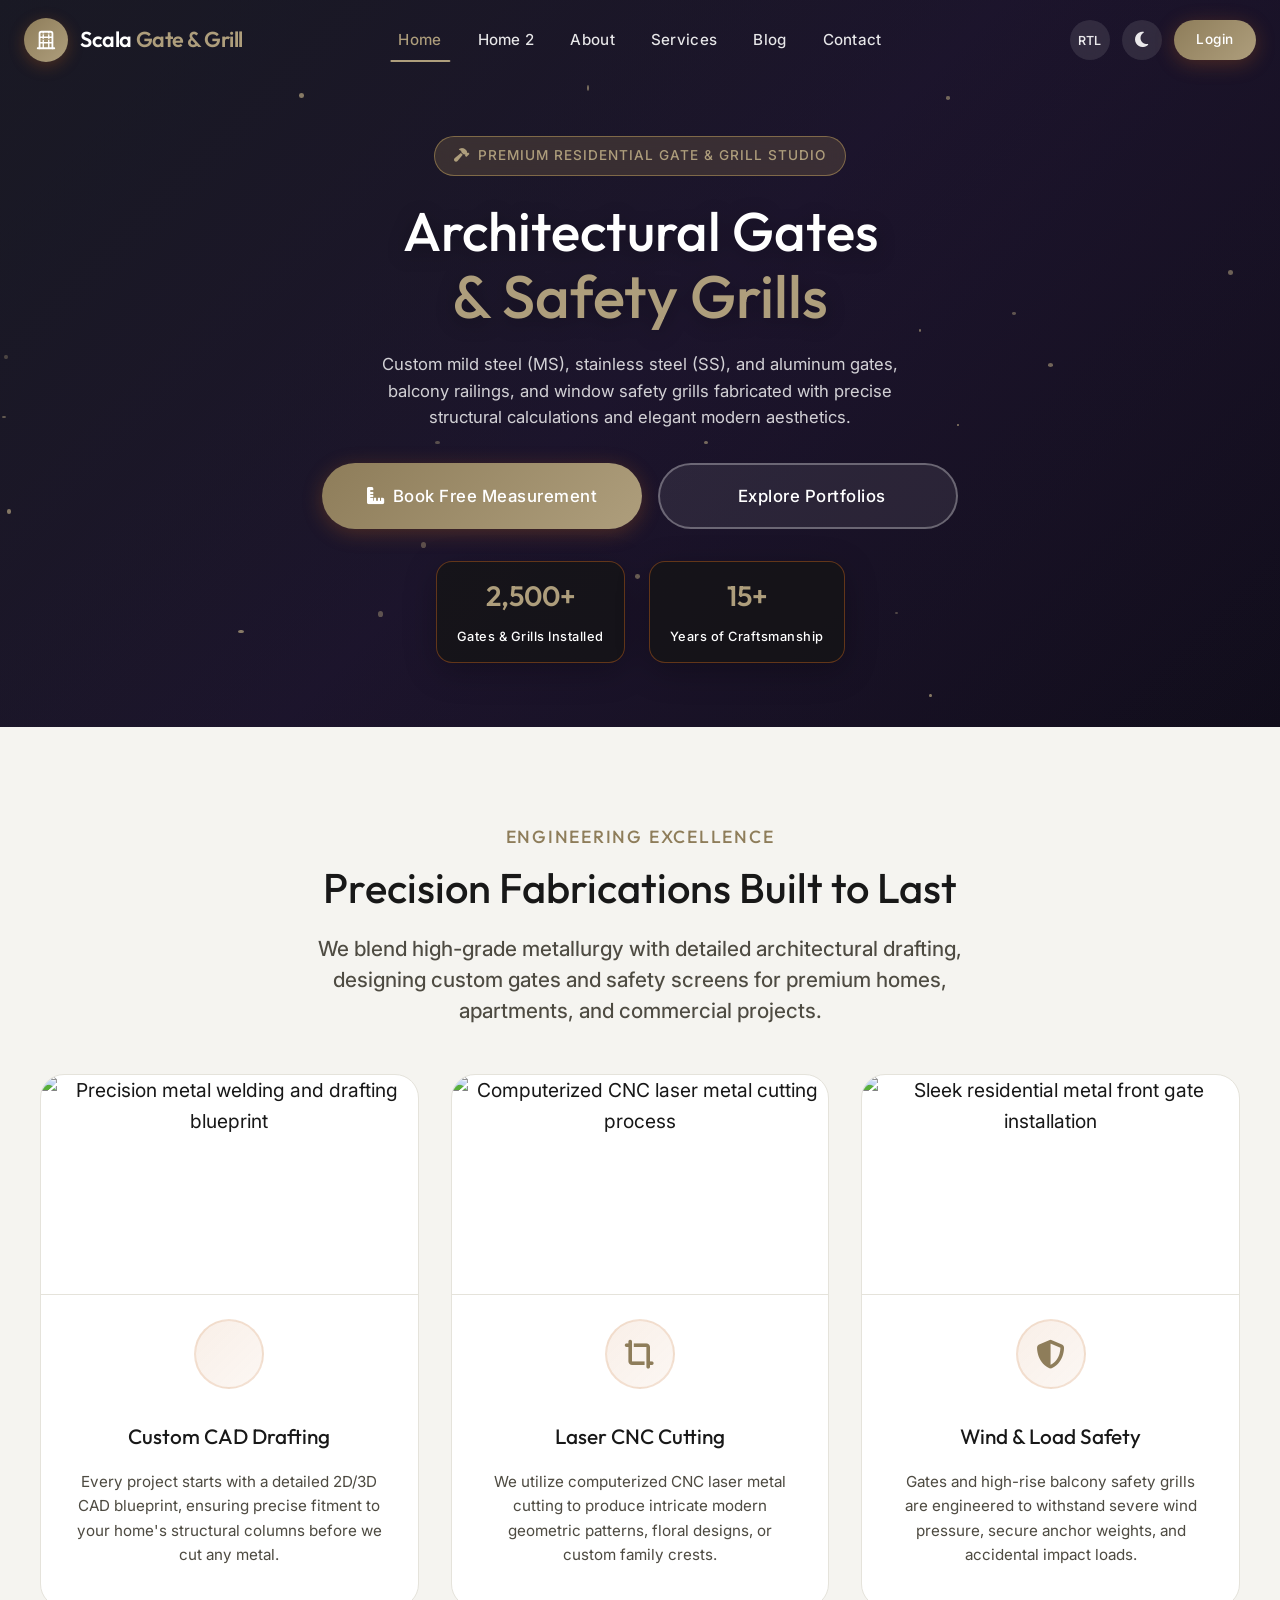
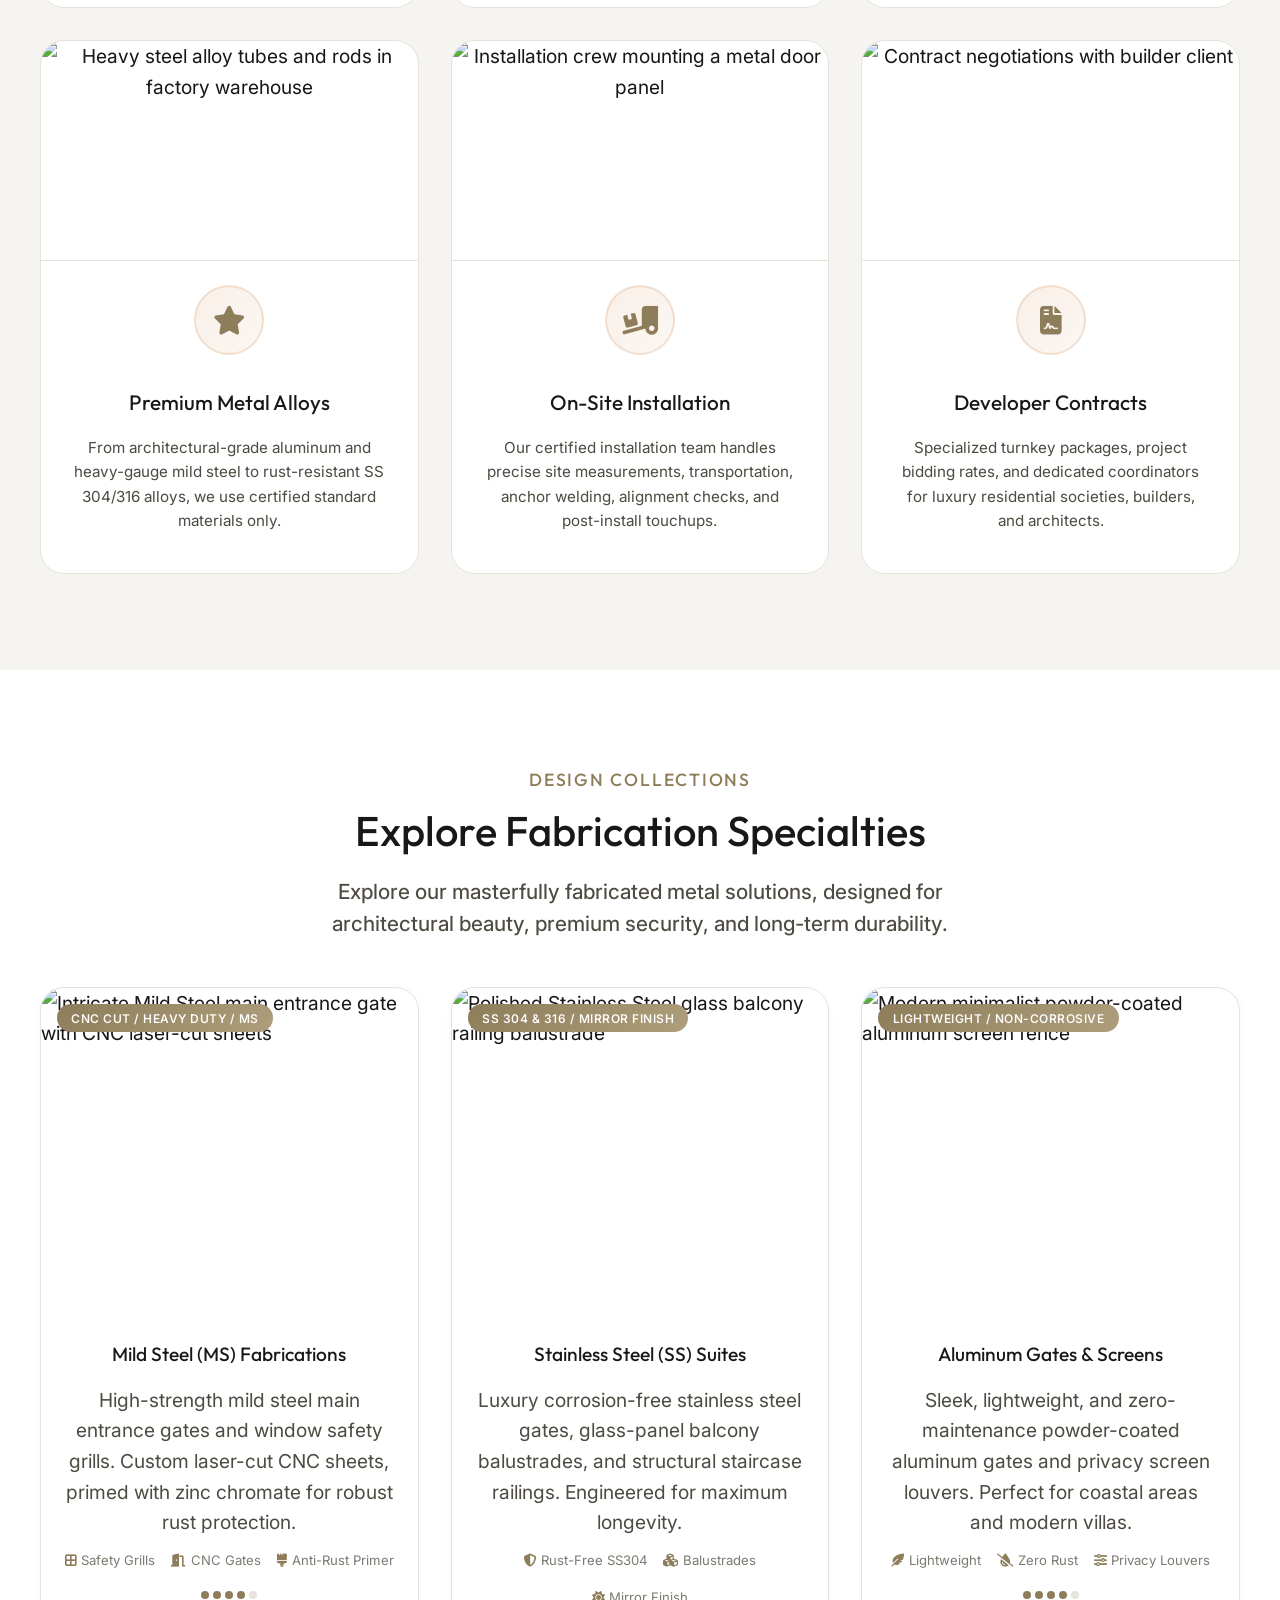
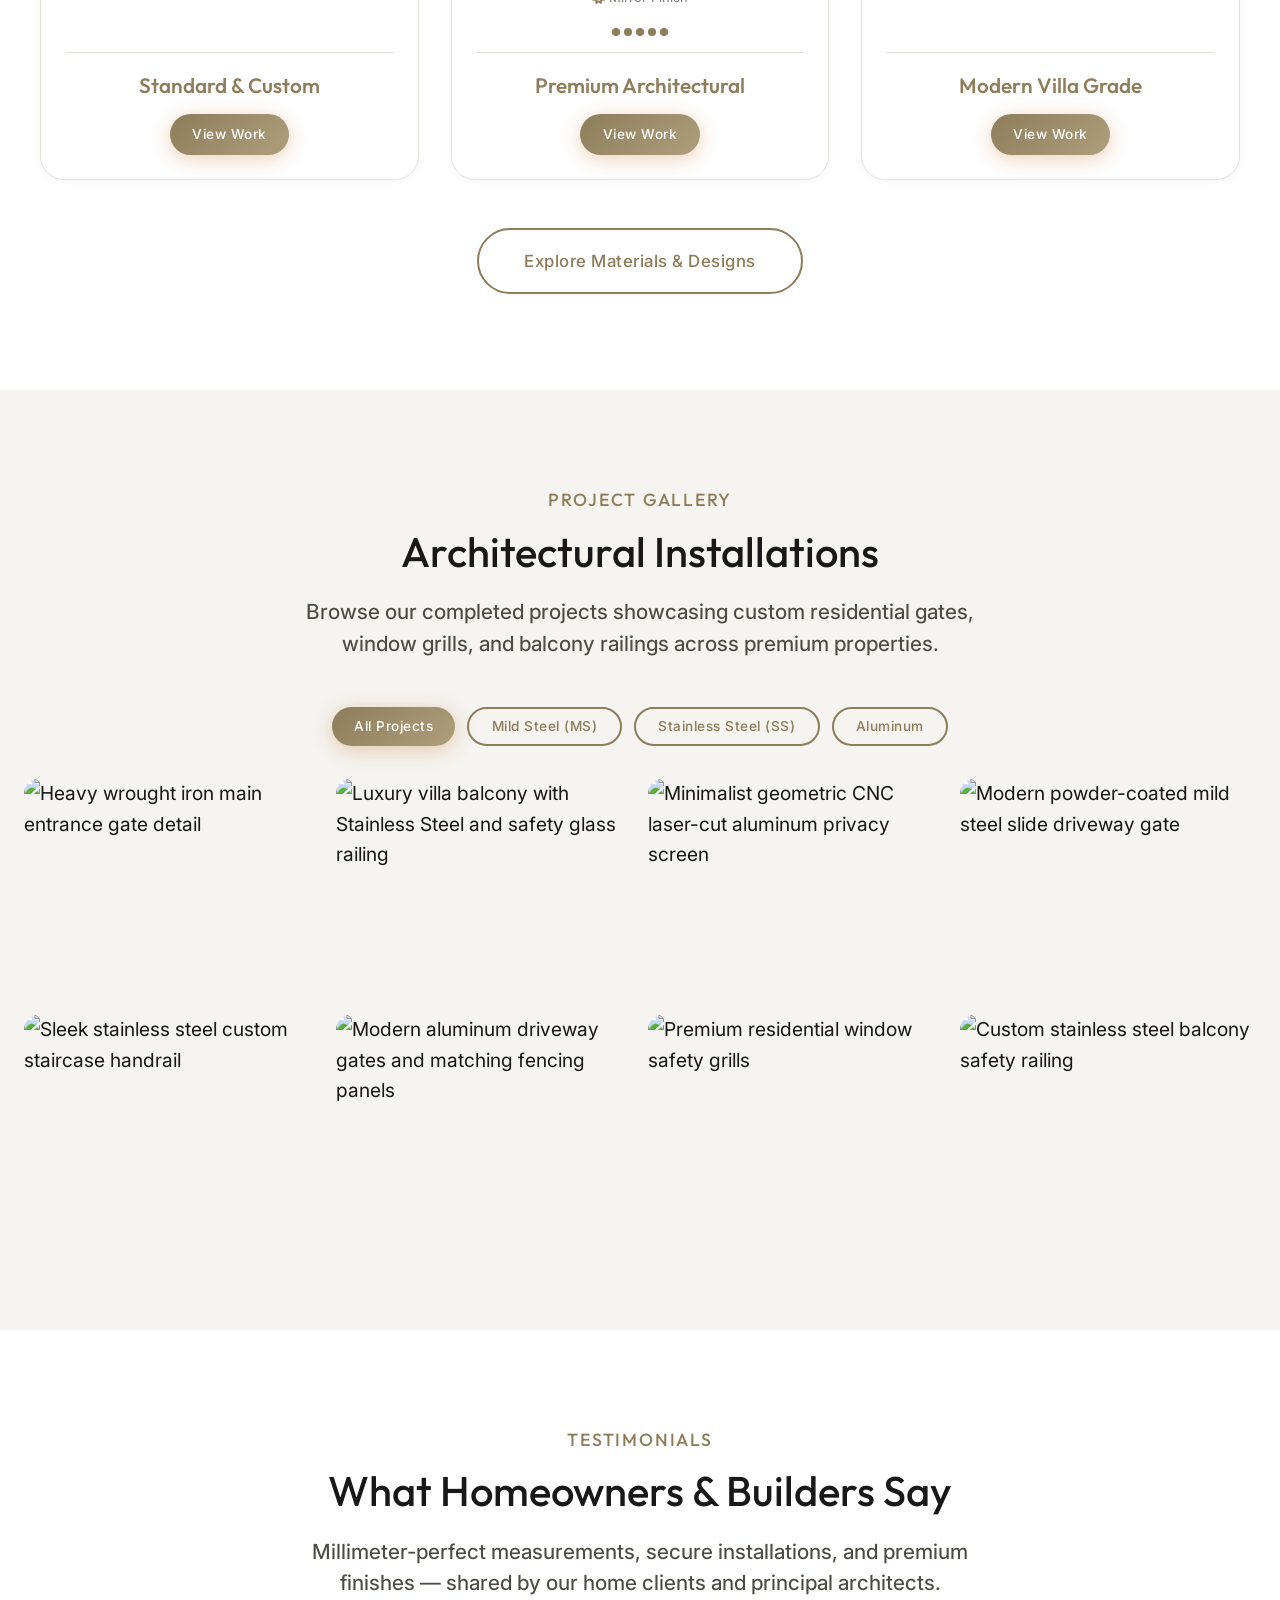
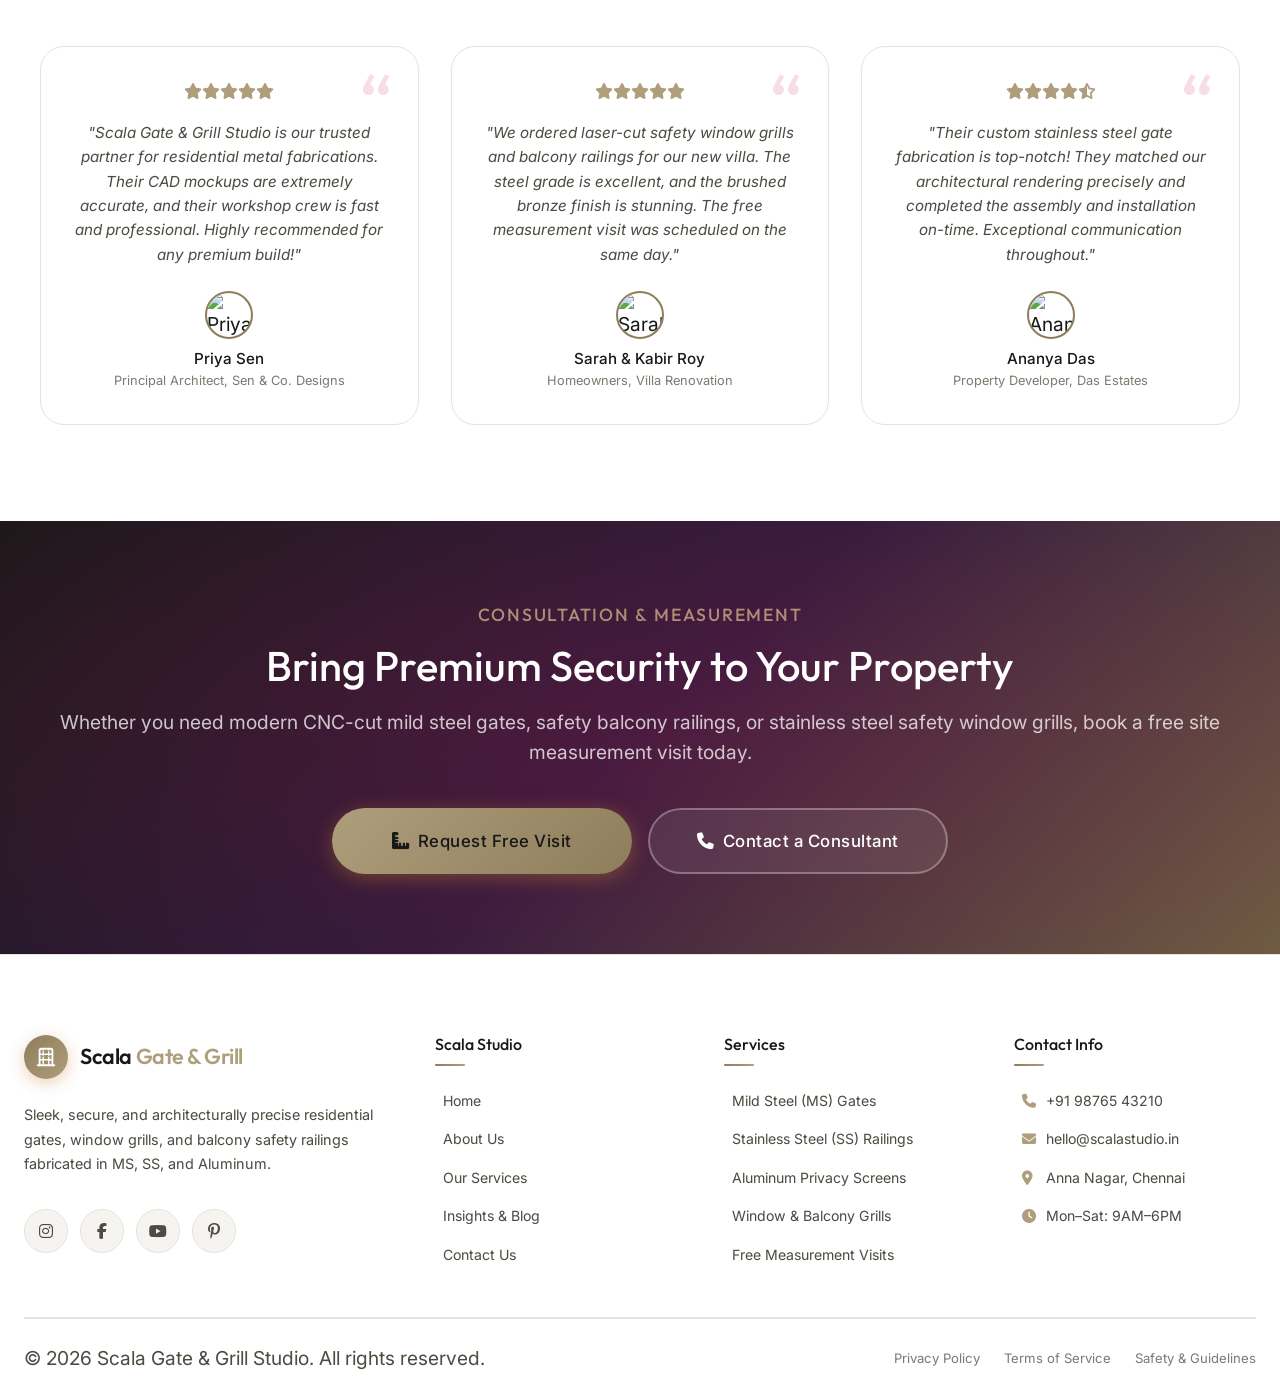
==== index.html @ 47e82c10 "initial commit: Rebrand website to Scala Gate & Grill Studio" ====
<!DOCTYPE html>
<html lang="en" data-theme="light">
<head>
  <meta charset="UTF-8" />
  <meta name="viewport" content="width=device-width, initial-scale=1.0" />
  <meta name="description" content="Scala Gate &amp; Grill Studio — Premium residential gate and safety grill fabrication services. Customized MS, SS, and Aluminum designs with precision CAD previews." />
  <meta name="keywords" content="gate fabrication, window safety grills, mild steel gates, stainless steel railings, aluminum gates, balcony grills, custom metal welding, Scala Studio" />
  <title>Scala Gate &amp; Grill Studio — Premium Residential Fabrication Service</title>
  <link rel="icon" href="data:image/svg+xml,<svg xmlns=%22http://www.w3.org/2000/svg%22 viewBox=%220 0 100 100%22><rect width=%22100%22 height=%22100%22 rx=%2220%22 fill=%22%23181818%22/><path d=%22M25 80V35c0-5 5-10 10-10h30c5 0 10 5 10 10v45M40 25v55M60 25v55M25 50h50M25 65h50%22 stroke=%22%23ae9e7c%22 stroke-width=%226%22 stroke-linecap=%22round%22 fill=%22none%22/></svg>">
  <link rel="stylesheet" href="assets/css/style.css" />
  <link rel="stylesheet" href="assets/css/dark-mode.css" />
  <link id="rtl-stylesheet" rel="stylesheet" href="assets/css/rtl.css" disabled />
  <link rel="stylesheet" href="https://cdnjs.cloudflare.com/ajax/libs/font-awesome/6.5.0/css/all.min.css" />
</head>
<body>

<!-- ══ HEADER ══ -->
<header class="header" id="header">
  <nav class="nav-container">
    <!-- Brand -->
    <a href="index.html" class="brand">
      <div class="brand-logo">
        <svg viewBox="0 0 24 24" fill="none" stroke="currentColor" stroke-width="2" stroke-linecap="round" stroke-linejoin="round" style="width:22px; height:22px; color:#fff; display:block;">
          <path d="M3 21h18" stroke="currentColor" stroke-width="2"/>
          <path d="M5 21V5c0-1.1.9-2 2-2h10c1.1 0 2 .9 2 2v16" stroke="currentColor" stroke-width="2"/>
          <line x1="9" y1="3" x2="9" y2="21" stroke="currentColor" stroke-width="1.5"/>
          <line x1="15" y1="3" x2="15" y2="21" stroke="currentColor" stroke-width="1.5"/>
          <line x1="5" y1="9" x2="19" y2="9" stroke="currentColor" stroke-width="1.5"/>
          <line x1="5" y1="15" x2="19" y2="15" stroke="currentColor" stroke-width="1.5"/>
          <path d="M7 6c1-1 3-1 4 0M13 6c1-1 3-1 4 0" stroke="var(--accent)" stroke-width="1.2" fill="none"/>
          <path d="M7 12c1-1 3-1 4 0M13 12c1-1 3-1 4 0" stroke="var(--accent)" stroke-width="1.2" fill="none"/>
        </svg>
      </div>
      <span class="brand-name">Scala <span>Gate &amp; Grill</span></span>
    </a>

    <!-- Desktop Nav -->
    <ul class="nav-menu">
      <li><a href="index.html" class="nav-link active">Home</a></li>
      <li><a href="pages/home2.html" class="nav-link">Home 2</a></li>
      <li><a href="pages/about.html" class="nav-link">About</a></li>
      <li><a href="pages/services.html" class="nav-link">Services</a></li>
      <li><a href="pages/blog.html" class="nav-link">Blog</a></li>
      <li><a href="pages/contact.html" class="nav-link">Contact</a></li>
    </ul>

    <!-- Desktop Actions -->
    <div class="nav-actions">
      <button class="nav-icon-btn" onclick="window.Scala.RTLManager.toggle()" title="Toggle RTL" aria-label="Toggle RTL" style="font-size: 0.78rem; font-weight: 550;">RTL</button>
      <button class="nav-icon-btn" onclick="window.Scala.ThemeManager.toggle()" title="Toggle Theme" aria-label="Toggle theme">
        <i class="theme-toggle-icon fas fa-moon"></i>
      </button>
      <a href="pages/login.html" class="btn btn-primary btn-sm">Login</a>
    </div>

    <!-- Hamburger (mobile) -->
    <button class="hamburger" aria-label="Open menu" aria-expanded="false">
      <span></span><span></span><span></span>
    </button>
  </nav>
</header>

<!-- Mobile Menu Overlay -->
<div class="mobile-menu" role="dialog" aria-modal="true">
  <button class="mobile-close" aria-label="Close menu"><i class="fas fa-times"></i></button>
  <a href="index.html" class="nav-link active">Home</a>
  <a href="pages/home2.html" class="nav-link">Home 2</a>
  <a href="pages/about.html" class="nav-link">About</a>
  <a href="pages/services.html" class="nav-link">Services</a>
  <a href="pages/blog.html" class="nav-link">Blog</a>
  <a href="pages/contact.html" class="nav-link">Contact</a>
  <div class="mobile-menu-actions">
    <div class="mobile-menu-row">
      <button class="btn btn-ghost" onclick="window.Scala.RTLManager.toggle()" style="font-weight: 550;">RTL</button>
      <button class="btn btn-ghost" onclick="window.Scala.ThemeManager.toggle()"><i class="theme-toggle-icon fas fa-moon"></i></button>
    </div>
    <a href="pages/login.html" class="btn btn-primary">Login</a>
  </div>
</div>

<!-- ══ SECTION 1: HERO ══ -->
<section class="hero" aria-label="Hero">
  <div class="hero-bg">
    <img src="https://images.unsplash.com/photo-1504917595217-d4dc5ebe6122?w=1600&q=80" alt="Precision metal fabrication and custom welding workshop" loading="eager" />
  </div>
  <div class="hero-overlay"></div>
  <div class="hero-particles"></div>

  <div class="hero-container">
    <div class="hero-content">
      <div class="hero-badge">
        <i class="fas fa-hammer"></i>
        <span>Premium Residential Gate &amp; Grill Studio</span>
      </div>
      <h1 class="hero-title">
        Architectural Gates
        <span class="accent-text">&amp; Safety Grills</span>
      </h1>
      <p class="hero-desc">
        Custom mild steel (MS), stainless steel (SS), and aluminum gates, balcony railings, and window safety grills fabricated with precise structural calculations and elegant modern aesthetics.
      </p>
      <div class="hero-actions">
        <a href="pages/contact.html" class="btn btn-primary btn-lg">
          <i class="fas fa-ruler-combined"></i> Book Free Measurement
        </a>
        <a href="pages/services.html" class="btn btn-ghost btn-lg">
          <i class="fas fa-drafting-table"></i> Explore Portfolios
        </a>
      </div>
      <div class="hero-stats">
        <div class="hero-stat">
          <span class="hero-stat-number"><span data-counter data-target="2500" data-suffix="+">2,500+</span></span>
          <span class="hero-stat-label">Gates &amp; Grills Installed</span>
        </div>
        <div class="hero-stat">
          <span class="hero-stat-number"><span data-counter data-target="15" data-suffix="+">15+</span></span>
          <span class="hero-stat-label">Years of Craftsmanship</span>
        </div>
      </div>
    </div>
  </div>
</section>

<!-- ══ SECTION 2: FEATURES ══ -->
<section class="section bg-secondary-section" aria-label="Why choose us">
  <div class="container">
    <div class="text-center animate-on-scroll">
      <span class="section-label">Engineering Excellence</span>
      <h2 class="section-title">Precision Fabrications Built to Last<em></em></h2>
      <p class="section-desc">We blend high-grade metallurgy with detailed architectural drafting, designing custom gates and safety screens for premium homes, apartments, and commercial projects.</p>
    </div>
    <div class="features-grid">
      <div class="feature-card animate-on-scroll delay-1">
        <div class="feature-card-img-wrapper">
          <img src="https://images.unsplash.com/photo-1504917595217-d4dc5ebe6122?w=600&q=80" alt="Precision metal welding and drafting blueprint" class="feature-card-img" />
        </div>
        <div class="feature-card-content">
          <div class="feature-icon"><i class="fas fa-drafting-table"></i></div>
          <h3>Custom CAD Drafting</h3>
          <p>Every project starts with a detailed 2D/3D CAD blueprint, ensuring precise fitment to your home's structural columns before we cut any metal.</p>
        </div>
      </div>
      <div class="feature-card animate-on-scroll delay-2">
        <div class="feature-card-img-wrapper">
          <img src="https://images.unsplash.com/photo-1534224039826-c7a0dea0e66a?w=600&q=80" alt="Computerized CNC laser metal cutting process" class="feature-card-img" />
        </div>
        <div class="feature-card-content">
          <div class="feature-icon"><i class="fas fa-crop-alt"></i></div>
          <h3>Laser CNC Cutting</h3>
          <p>We utilize computerized CNC laser metal cutting to produce intricate modern geometric patterns, floral designs, or custom family crests.</p>
        </div>
      </div>
      <div class="feature-card animate-on-scroll delay-3">
        <div class="feature-card-img-wrapper">
          <img src="https://images.unsplash.com/photo-1600585154340-be6161a56a0c?w=600&q=80" alt="Sleek residential metal front gate installation" class="feature-card-img" />
        </div>
        <div class="feature-card-content">
          <div class="feature-icon"><i class="fas fa-shield-alt"></i></div>
          <h3>Wind &amp; Load Safety</h3>
          <p>Gates and high-rise balcony safety grills are engineered to withstand severe wind pressure, secure anchor weights, and accidental impact loads.</p>
        </div>
      </div>
      <div class="feature-card animate-on-scroll delay-4">
        <div class="feature-card-img-wrapper">
          <img src="https://images.unsplash.com/photo-1574634534894-89d7576c8259?w=600&q=80" alt="Heavy steel alloy tubes and rods in factory warehouse" class="feature-card-img" />
        </div>
        <div class="feature-card-content">
          <div class="feature-icon"><i class="fas fa-star"></i></div>
          <h3>Premium Metal Alloys</h3>
          <p>From architectural-grade aluminum and heavy-gauge mild steel to rust-resistant SS 304/316 alloys, we use certified standard materials only.</p>
        </div>
      </div>
      <div class="feature-card animate-on-scroll delay-5">
        <div class="feature-card-img-wrapper">
          <img src="https://images.unsplash.com/photo-1541888946425-d81bb19240f5?w=600&q=80" alt="Installation crew mounting a metal door panel" class="feature-card-img" />
        </div>
        <div class="feature-card-content">
          <div class="feature-icon"><i class="fas fa-truck-loading"></i></div>
          <h3>On-Site Installation</h3>
          <p>Our certified installation team handles precise site measurements, transportation, anchor welding, alignment checks, and post-install touchups.</p>
        </div>
      </div>
      <div class="feature-card animate-on-scroll delay-1">
        <div class="feature-card-img-wrapper">
          <img src="https://images.unsplash.com/photo-1533090161767-e6ffed986c88?w=600&q=80" alt="Contract negotiations with builder client" class="feature-card-img" />
        </div>
        <div class="feature-card-content">
          <div class="feature-icon"><i class="fas fa-file-contract"></i></div>
          <h3>Developer Contracts</h3>
          <p>Specialized turnkey packages, project bidding rates, and dedicated coordinators for luxury residential societies, builders, and architects.</p>
        </div>
      </div>
    </div>
  </div>
</section>

<!-- ══ SECTION 3: PORTFOLIO COLLECTIONS ══ -->
<section class="section" aria-label="Featured collections">
  <div class="container">
    <div class="text-center animate-on-scroll">
      <span class="section-label">Design Collections</span>
      <h2 class="section-title">Explore Fabrication Specialties</h2>
      <p class="section-desc">Explore our masterfully fabricated metal solutions, designed for architectural beauty, premium security, and long-term durability.</p>
    </div>
    <div class="classes-grid home-classes-grid">
      <!-- Mild Steel -->
      <div class="class-card animate-on-scroll delay-1">
        <div class="class-card-img">
          <img src="https://images.unsplash.com/photo-1513694203232-719a280e022f?w=600&q=80" alt="Intricate Mild Steel main entrance gate with CNC laser-cut sheets" loading="lazy" />
          <span class="class-badge">CNC Cut / Heavy Duty / MS</span>
        </div>
        <div class="class-card-body">
          <h3>Mild Steel (MS) Fabrications</h3>
          <p>High-strength mild steel main entrance gates and window safety grills. Custom laser-cut CNC sheets, primed with zinc chromate for robust rust protection.</p>
          <div class="class-meta">
            <span><i class="fas fa-border-all"></i> Safety Grills</span>
            <span><i class="fas fa-door-open"></i> CNC Gates</span>
            <span><i class="fas fa-brush"></i> Anti-Rust Primer</span>
          </div>
          <div class="class-level">
            <div class="level-dot filled"></div>
            <div class="level-dot filled"></div>
            <div class="level-dot filled"></div>
            <div class="level-dot filled"></div>
            <div class="level-dot"></div>
          </div>
          <div class="class-footer">
            <span class="class-price">Standard &amp; Custom</span>
            <a href="pages/services.html" class="btn btn-primary btn-sm">View Work</a>
          </div>
        </div>
      </div>
      <!-- Stainless Steel -->
      <div class="class-card animate-on-scroll delay-2">
        <div class="class-card-img">
          <img src="https://images.unsplash.com/photo-1558981403-c5f9899a28bc?w=600&q=80" alt="Polished Stainless Steel glass balcony railing balustrade" loading="lazy" />
          <span class="class-badge">SS 304 &amp; 316 / Mirror Finish</span>
        </div>
        <div class="class-card-body">
          <h3>Stainless Steel (SS) Suites</h3>
          <p>Luxury corrosion-free stainless steel gates, glass-panel balcony balustrades, and structural staircase railings. Engineered for maximum longevity.</p>
          <div class="class-meta">
            <span><i class="fas fa-shield-alt"></i> Rust-Free SS304</span>
            <span><i class="fas fa-cubes"></i> Balustrades</span>
            <span><i class="fas fa-sun"></i> Mirror Finish</span>
          </div>
          <div class="class-level">
            <div class="level-dot filled"></div>
            <div class="level-dot filled"></div>
            <div class="level-dot filled"></div>
            <div class="level-dot filled"></div>
            <div class="level-dot filled"></div>
          </div>
          <div class="class-footer">
            <span class="class-price">Premium Architectural</span>
            <a href="pages/services.html" class="btn btn-primary btn-sm">View Work</a>
          </div>
        </div>
      </div>
      <!-- Aluminum -->
      <div class="class-card animate-on-scroll delay-3">
        <div class="class-card-img">
          <img src="https://images.unsplash.com/photo-1584622650111-993a426fbf0a?w=600&q=80" alt="Modern minimalist powder-coated aluminum screen fence" loading="lazy" />
          <span class="class-badge">Lightweight / Non-Corrosive</span>
        </div>
        <div class="class-card-body">
          <h3>Aluminum Gates &amp; Screens</h3>
          <p>Sleek, lightweight, and zero-maintenance powder-coated aluminum gates and privacy screen louvers. Perfect for coastal areas and modern villas.</p>
          <div class="class-meta">
            <span><i class="fas fa-feather-alt"></i> Lightweight</span>
            <span><i class="fas fa-tint-slash"></i> Zero Rust</span>
            <span><i class="fas fa-sliders-h"></i> Privacy Louvers</span>
          </div>
          <div class="class-level">
            <div class="level-dot filled"></div>
            <div class="level-dot filled"></div>
            <div class="level-dot filled"></div>
            <div class="level-dot filled"></div>
            <div class="level-dot"></div>
          </div>
          <div class="class-footer">
            <span class="class-price">Modern Villa Grade</span>
            <a href="pages/services.html" class="btn btn-primary btn-sm">View Work</a>
          </div>
        </div>
      </div>
    </div>
    <div class="text-center" style="margin-top:3rem;">
      <a href="pages/services.html" class="btn btn-secondary btn-lg">Explore Materials &amp; Designs</a>
    </div>
  </div>
</section>

<section class="section bg-secondary-section" aria-label="Celebrations gallery">
  <div class="container-lg">
    <div class="text-center animate-on-scroll">
      <span class="section-label">Project Gallery</span>
      <h2 class="section-title">Architectural Installations</h2>
      <p class="section-desc">Browse our completed projects showcasing custom residential gates, window grills, and balcony railings across premium properties.</p>
    </div>

    <!-- Filter Buttons -->
    <div style="display:flex;gap:0.75rem;justify-content:center;flex-wrap:wrap;margin-bottom:2rem;">
      <button class="btn btn-primary btn-sm" data-filter="all">All Projects</button>
      <button class="btn btn-secondary btn-sm" data-filter="ms">Mild Steel (MS)</button>
      <button class="btn btn-secondary btn-sm" data-filter="ss">Stainless Steel (SS)</button>
      <button class="btn btn-secondary btn-sm" data-filter="aluminum">Aluminum</button>
    </div>

    <div class="gallery-grid">
      <div class="gallery-item" data-category="ms">
        <img src="https://images.unsplash.com/photo-1508962914676-134849a727f0?w=600&q=80" alt="Heavy wrought iron main entrance gate detail" loading="lazy" />
        <div class="gallery-item-overlay"><i class="fas fa-expand"></i></div>
      </div>
      <div class="gallery-item" data-category="ss">
        <img src="https://images.unsplash.com/photo-1512917774080-9991f1c4c750?w=600&q=80" alt="Luxury villa balcony with Stainless Steel and safety glass railing" loading="lazy" />
        <div class="gallery-item-overlay"><i class="fas fa-expand"></i></div>
      </div>
      <div class="gallery-item" data-category="aluminum">
        <img src="https://images.unsplash.com/photo-1618221195710-dd6b41faaea6?w=600&q=80" alt="Minimalist geometric CNC laser-cut aluminum privacy screen" loading="lazy" />
        <div class="gallery-item-overlay"><i class="fas fa-expand"></i></div>
      </div>
      <div class="gallery-item" data-category="ms">
        <img src="https://images.unsplash.com/photo-1600607687939-ce8a6c25118c?w=600&q=80" alt="Modern powder-coated mild steel slide driveway gate" loading="lazy" />
        <div class="gallery-item-overlay"><i class="fas fa-expand"></i></div>
      </div>
      <div class="gallery-item" data-category="ss">
        <img src="https://images.unsplash.com/photo-1563784462386-044fd95e9852?w=600&q=80" alt="Sleek stainless steel custom staircase handrail" loading="lazy" />
        <div class="gallery-item-overlay"><i class="fas fa-expand"></i></div>
      </div>
      <div class="gallery-item" data-category="aluminum">
        <img src="https://images.unsplash.com/photo-1558036117-15d82a90b9b1?w=600&q=80" alt="Modern aluminum driveway gates and matching fencing panels" loading="lazy" />
        <div class="gallery-item-overlay"><i class="fas fa-expand"></i></div>
      </div>
      <div class="gallery-item" data-category="ms">
        <img src="https://images.unsplash.com/photo-1600585154526-990dced4db0d?w=600&q=80" alt="Premium residential window safety grills" loading="lazy" />
        <div class="gallery-item-overlay"><i class="fas fa-expand"></i></div>
      </div>
      <div class="gallery-item" data-category="ss">
        <img src="https://images.unsplash.com/photo-1504307651254-35680f356dfd?w=600&q=80" alt="Custom stainless steel balcony safety railing" loading="lazy" />
        <div class="gallery-item-overlay"><i class="fas fa-expand"></i></div>
      </div>
    </div>
  </div>
</section>

<!-- ══ SECTION 5: TESTIMONIALS ══ -->
<section class="section" aria-label="Testimonials">
  <div class="container">
    <div class="text-center animate-on-scroll">
      <span class="section-label">Testimonials</span>
      <h2 class="section-title">What Homeowners &amp; Builders Say</h2>
      <p class="section-desc">Millimeter-perfect measurements, secure installations, and premium finishes — shared by our home clients and principal architects.</p>
    </div>
    <div class="testimonials-grid">
      <!-- Testimonial 1 -->
      <div class="testimonial-card animate-on-scroll delay-1">
        <div class="testimonial-stars"><i class="fas fa-star"></i><i class="fas fa-star"></i><i class="fas fa-star"></i><i class="fas fa-star"></i><i class="fas fa-star"></i></div>
        <p class="testimonial-text">"Scala Gate &amp; Grill Studio is our trusted partner for residential metal fabrications. Their CAD mockups are extremely accurate, and their workshop crew is fast and professional. Highly recommended for any premium build!"</p>
        <div class="testimonial-author">
          <div class="testimonial-avatar"><img src="https://encrypted-tbn0.gstatic.com/images?q=tbn:ANd9GcRazKp9-alpCutWlL8a2ycCrYxdiLgFavVcfL10ey3MIsYiNl_4raBssTEC&s=10" alt="Priya Sen" loading="lazy" /></div>
          <div>
            <div class="testimonial-name">Priya Sen</div>
            <div class="testimonial-role">Principal Architect, Sen &amp; Co. Designs</div>
          </div>
        </div>
      </div>
      <!-- Testimonial 2 -->
      <div class="testimonial-card animate-on-scroll delay-2">
        <div class="testimonial-stars"><i class="fas fa-star"></i><i class="fas fa-star"></i><i class="fas fa-star"></i><i class="fas fa-star"></i><i class="fas fa-star"></i></div>
        <p class="testimonial-text">"We ordered laser-cut safety window grills and balcony railings for our new villa. The steel grade is excellent, and the brushed bronze finish is stunning. The free measurement visit was scheduled on the same day."</p>
        <div class="testimonial-author">
          <div class="testimonial-avatar"><img src="https://images.unsplash.com/photo-1438761681033-6461ffad8d80?w=100&q=80" alt="Sarah & Kabir Roy" loading="lazy" /></div>
          <div>
            <div class="testimonial-name">Sarah &amp; Kabir Roy</div>
            <div class="testimonial-role">Homeowners, Villa Renovation</div>
          </div>
        </div>
      </div>
      <!-- Testimonial 3 -->
      <div class="testimonial-card animate-on-scroll delay-3">
        <div class="testimonial-stars"><i class="fas fa-star"></i><i class="fas fa-star"></i><i class="fas fa-star"></i><i class="fas fa-star"></i><i class="fas fa-star-half-alt"></i></div>
        <p class="testimonial-text">"Their custom stainless steel gate fabrication is top-notch! They matched our architectural rendering precisely and completed the assembly and installation on-time. Exceptional communication throughout."</p>
        <div class="testimonial-author">
          <div class="testimonial-avatar"><img src="https://images.unsplash.com/photo-1487412720507-e7ab37603c6f?w=100&q=80" alt="Ananya Das" loading="lazy" /></div>
          <div>
            <div class="testimonial-name">Ananya Das</div>
            <div class="testimonial-role">Property Developer, Das Estates</div>
          </div>
        </div>
      </div>
    </div>
  </div>
</section>

<!-- CTA Banner -->
<section class="cta-banner" aria-label="Call to action">
  <div class="container">
    <span class="section-label" style="color:var(--accent);">Consultation &amp; Measurement</span>
    <h2>Bring Premium Security to Your Property</h2>
    <p>Whether you need modern CNC-cut mild steel gates, safety balcony railings, or stainless steel safety window grills, book a free site measurement visit today.</p>
    <div class="cta-actions">
      <a href="pages/contact.html" class="btn btn-accent btn-lg"><i class="fas fa-ruler-combined"></i> Request Free Visit</a>
      <a href="pages/contact.html" class="btn btn-ghost btn-lg"><i class="fas fa-phone"></i> Contact a Consultant</a>
    </div>
  </div>
</section>

<!-- ══ FOOTER ══ -->
<footer class="footer" aria-label="Site footer">
  <div class="footer-grid">
    <div class="footer-brand">
      <a href="index.html" class="brand" style="text-decoration: none; margin-bottom: 1.5rem; display: inline-flex; align-items: center;">
        <div class="brand-logo">
          <svg viewBox="0 0 24 24" fill="none" stroke="currentColor" stroke-width="2" stroke-linecap="round" stroke-linejoin="round" style="width:22px; height:22px; color:#fff; display:block;">
            <path d="M3 21h18" stroke="currentColor" stroke-width="2"/>
            <path d="M5 21V5c0-1.1.9-2 2-2h10c1.1 0 2 .9 2 2v16" stroke="currentColor" stroke-width="2"/>
            <line x1="9" y1="3" x2="9" y2="21" stroke="currentColor" stroke-width="1.5"/>
            <line x1="15" y1="3" x2="15" y2="21" stroke="currentColor" stroke-width="1.5"/>
            <line x1="5" y1="9" x2="19" y2="9" stroke="currentColor" stroke-width="1.5"/>
            <line x1="5" y1="15" x2="19" y2="15" stroke="currentColor" stroke-width="1.5"/>
            <path d="M7 6c1-1 3-1 4 0M13 6c1-1 3-1 4 0" stroke="var(--accent)" stroke-width="1.2" fill="none"/>
            <path d="M7 12c1-1 3-1 4 0M13 12c1-1 3-1 4 0" stroke="var(--accent)" stroke-width="1.2" fill="none"/>
          </svg>
        </div>
        <span class="brand-name">Scala <span>Gate &amp; Grill</span></span>
      </a>
      <p class="footer-desc">Sleek, secure, and architecturally precise residential gates, window grills, and balcony safety railings fabricated in MS, SS, and Aluminum.</p>
      <div class="social-links">
        <a href="#" class="social-link" aria-label="Instagram"><i class="fab fa-instagram"></i></a>
        <a href="#" class="social-link" aria-label="Facebook"><i class="fab fa-facebook-f"></i></a>
        <a href="#" class="social-link" aria-label="YouTube"><i class="fab fa-youtube"></i></a>
        <a href="#" class="social-link" aria-label="Pinterest"><i class="fab fa-pinterest-p"></i></a>
      </div>
    </div>

    <div>
      <h4 class="footer-heading">Scala Studio</h4>
      <ul class="footer-links">
        <li><a href="index.html" class="footer-link">Home</a></li>
        <li><a href="pages/about.html" class="footer-link">About Us</a></li>
        <li><a href="pages/services.html" class="footer-link">Our Services</a></li>
        <li><a href="pages/blog.html" class="footer-link">Insights &amp; Blog</a></li>
        <li><a href="pages/contact.html" class="footer-link">Contact Us</a></li>
      </ul>
    </div>

    <div>
      <h4 class="footer-heading">Services</h4>
      <ul class="footer-links">
        <li><a href="pages/services.html" class="footer-link">Mild Steel (MS) Gates</a></li>
        <li><a href="pages/services.html" class="footer-link">Stainless Steel (SS) Railings</a></li>
        <li><a href="pages/services.html" class="footer-link">Aluminum Privacy Screens</a></li>
        <li><a href="pages/services.html" class="footer-link">Window &amp; Balcony Grills</a></li>
        <li><a href="pages/services.html" class="footer-link">Free Measurement Visits</a></li>
      </ul>
    </div>

    <div>
      <h4 class="footer-heading">Contact Info</h4>
      <ul class="footer-links">
        <li><a href="tel:+919876543210" class="footer-link"><i class="fas fa-phone" style="width:16px;color:var(--accent)"></i> +91 98765 43210</a></li>
        <li><a href="mailto:hello@scalastudio.in" class="footer-link"><i class="fas fa-envelope" style="width:16px;color:var(--accent)"></i> hello@scalastudio.in</a></li>
        <li><a href="#" class="footer-link"><i class="fas fa-map-marker-alt" style="width:16px;color:var(--accent)"></i> Anna Nagar, Chennai</a></li>
        <li><a href="#" class="footer-link"><i class="fas fa-clock" style="width:16px;color:var(--accent)"></i> Mon–Sat: 9AM–6PM</a></li>
      </ul>
    </div>
  </div>

  <div class="footer-bottom">
    <p>&copy; 2026 Scala Gate &amp; Grill Studio. All rights reserved.</p>
    <div class="footer-bottom-links">
      <a href="#">Privacy Policy</a>
      <a href="#">Terms of Service</a>
      <a href="#">Safety &amp; Guidelines</a>
    </div>
  </div>
</footer>

<!-- Back to Top -->
<button class="back-to-top" aria-label="Back to top"><i class="fas fa-chevron-up"></i></button>

<script src="assets/js/main.js"></script>
</body>
</html>
---- assets/css/style.css ----
/* ============================================================
   SCALA DESIGN & FABRICATION STUDIO — MAIN STYLES
   ============================================================ */

@import url('https://fonts.googleapis.com/css2?family=Inter:wght@100..900&family=Outfit:wght@100..900&display=swap');

/* ── CSS Variables ── */
:root {
  --primary: #8e7d5a;         /* Warm Brushed Bronze */
  --primary-dark: #6c5e42;    /* Darker Bronze Hover States */
  --primary-light: #ae9e7c;   /* Warm Neutral Light Bronze */
  --secondary: #181818;       /* Powder-Coated Steel Charcoal Black */
  --secondary-light: #2e2e2e; /* Muted Charcoal Black */
  --accent: #ae9e7c;          /* Bronze Highlights */
  --accent-2: #8e7d5a;        /* Secondary Warm Bronze */
  --white: #ffffff;
  --off-white: #f7f6f2;       /* Light Warm Off-White */
  --text-primary: #181818;    /* Steel Charcoal */
  --text-secondary: #4e4b42;  /* Muted Warm Steel Grey */
  --text-light: #7e7b72;      /* Soft Metallic Warm Grey */
  --bg-primary: #ffffff;
  --bg-secondary: #f5f4f0;    /* Light Warm Grey Secondary BG */
  --bg-card: #ffffff;
  --card-overlay: rgba(255, 255, 255, 0.94);
  --border: #e5e3db;          /* Warm Metal-Gray Border */
  --shadow-sm: 0 2px 8px rgba(43, 31, 20, 0.04);
  --shadow-md: 0 8px 32px rgba(43, 31, 20, 0.06);
  --shadow-lg: 0 20px 60px rgba(43, 31, 20, 0.08);
  --shadow-xl: 0 30px 80px rgba(43, 31, 20, 0.12);
  --radius-sm: 8px;
  --radius-md: 16px;
  --radius-lg: 24px;
  --radius-xl: 40px;
  --radius-full: 999px;
  --font-display: 'Outfit', sans-serif;
  --font-body: 'Inter', sans-serif;
  --font-script: 'Outfit', sans-serif; /* Replaced cursive with Outfit for architectural styling */
  --transition: all 0.3s cubic-bezier(0.4, 0, 0.2, 1);
  --transition-bounce: all 0.4s cubic-bezier(0.34, 1.56, 0.64, 1);
  --nav-height: 80px;
  --z-nav: 1000;
  --z-modal: 2000;
  --z-toast: 3000;
}

/* ── Reset & Base ── */
*, *::before, *::after { box-sizing: border-box; margin: 0; padding: 0; }
html { scroll-behavior: smooth; font-size: 16px; }
body {
  font-family: var(--font-body);
  color: var(--text-primary);
  background: var(--bg-primary);
  line-height: 1.6;
  font-weight: 410; /* between 400 and 430 */
  font-size: clamp(0.9rem, 1.5vw, 1.2rem); /* 14px to 19px */
  overflow-x: hidden;
  transition: background 0.4s ease, color 0.4s ease;
}
img { max-width: 100%; height: auto; display: block; }
a { text-decoration: none; color: inherit; transition: var(--transition); }
ul { list-style: none; }
button { cursor: pointer; border: none; background: none; font-family: var(--font-body); font-weight: 510; }
input, textarea, select { font-family: var(--font-body); font-weight: 410; }

/* ── Typography ── */
h1, h2, h3, h4, h5, h6 { font-family: var(--font-display); line-height: 1.2; }
h1 { font-size: clamp(2.8rem, 6vw, 3.8rem); font-weight: 500; line-height: 1.15; }
h2 { font-size: clamp(2rem, 4vw, 2.6rem); font-weight: 480; line-height: 1.2; }
h3 { font-size: clamp(1.5rem, 2.5vw, 1.85rem); font-weight: 460; line-height: 1.25; }
h4 { font-size: clamp(1.2rem, 2vw, 1.45rem); font-weight: 450; }
h5 { font-size: clamp(1.05rem, 1.5vw, 1.25rem); font-weight: 450; }
h6 { font-size: clamp(0.95rem, 1.2vw, 1.1rem); font-weight: 450; }
p { color: var(--text-secondary); line-height: 1.6; font-weight: 410; font-size: clamp(0.9rem, 1.5vw, 1.2rem); }

.section-label {
  font-family: var(--font-script);
  font-size: 1.1rem;
  font-weight: 500;
  text-transform: uppercase;
  letter-spacing: 0.1em;
  color: var(--primary);
  display: block;
  margin-bottom: 0.75rem;
  animation: fadeInUp 0.6s ease;
}
.section-title { color: var(--text-primary); margin-bottom: 1.25rem; }
.section-desc {
  color: var(--text-secondary);
  font-size: clamp(1rem, 1.8vw, 1.3rem); /* Subheading / lead text: 16px to 21px */
  font-weight: 470; /* weight 450-500 */
  max-width: 700px;
  margin: 0 auto 3rem;
  line-height: 1.5;
}
.text-center { text-align: center; }

strong, b {
  font-weight: 500; /* Max weight for inline emphasis */
}

/* ── Buttons ── */
.btn {
  display: inline-flex;
  align-items: center;
  gap: 0.5rem;
  padding: 0.85rem 2rem;
  border-radius: var(--radius-full);
  font-family: var(--font-body);
  font-weight: 510; /* between 500 and 520 for buttons */
  font-size: clamp(0.9rem, 1.5vw, 1.2rem);
  letter-spacing: 0.5px;
  transition: var(--transition-bounce);
  position: relative;
  overflow: hidden;
}
.btn::before {
  content: '';
  position: absolute;
  inset: 0;
  background: rgba(255,255,255,0.2);
  transform: scaleX(0);
  transform-origin: left;
  transition: transform 0.3s ease;
}
.btn:hover::before { transform: scaleX(1); }
.btn-primary {
  background: linear-gradient(135deg, var(--primary), var(--primary-light));
  color: #fff;
  box-shadow: 0 4px 20px rgba(194, 99, 27, 0.3);
}
.btn-primary:hover {
  transform: translateY(-3px) scale(1.02);
  box-shadow: 0 8px 30px rgba(194, 99, 27, 0.45);
  color: #fff;
}
.btn-secondary {
  background: transparent;
  color: var(--primary);
  border: 2px solid var(--primary);
}
.btn-secondary:hover {
  background: var(--primary);
  color: #fff;
  transform: translateY(-3px);
  box-shadow: var(--shadow-md);
}
.btn-white {
  background: #fff;
  color: var(--primary);
  box-shadow: 0 4px 20px rgba(0,0,0,0.1);
}
.btn-white:hover {
  transform: translateY(-3px);
  box-shadow: 0 8px 30px rgba(0,0,0,0.15);
}
.btn-ghost {
  background: rgba(255,255,255,0.08);
  color: #fff;
  border: 2px solid rgba(255,255,255,0.3);
  backdrop-filter: blur(10px);
}
.btn-ghost:hover {
  background: rgba(255,255,255,0.15);
  border-color: rgba(255,255,255,0.7);
  transform: translateY(-3px);
}
.btn-accent {
  background: linear-gradient(135deg, var(--accent), var(--accent-2));
  color: var(--secondary);
  box-shadow: 0 4px 20px rgba(245, 166, 35, 0.3);
}
.btn-accent:hover {
  transform: translateY(-3px) scale(1.02);
  box-shadow: 0 8px 30px rgba(245, 166, 35, 0.45);
}
.btn-sm { padding: 0.6rem 1.4rem; font-size: 0.85rem; }
.btn-lg { padding: 1.1rem 2.8rem; font-size: 1.05rem; }

/* ── Header / Navigation ── */
.header {
  position: fixed;
  top: 0; left: 0; right: 0;
  height: var(--nav-height);
  z-index: var(--z-nav);
  transition: var(--transition);
  background: transparent;
}
.header.scrolled {
  background: var(--bg-primary);
  box-shadow: var(--shadow-md);
  backdrop-filter: blur(20px);
}
.header.scrolled.dark-nav { background: var(--secondary); }

.nav-container {
  max-width: 1400px;
  margin: 0 auto;
  padding: 0 1.5rem;
  height: 100%;
  display: flex;
  align-items: center;
  justify-content: space-between;
}

/* Brand */
.brand {
  display: flex;
  align-items: center;
  gap: 0.75rem;
  flex-shrink: 0;
}
.brand-logo {
  width: 44px;
  height: 44px;
  background: linear-gradient(135deg, var(--primary), var(--primary-light));
  border-radius: 50%;
  display: flex;
  align-items: center;
  justify-content: center;
  font-size: 1.4rem;
  transition: var(--transition-bounce);
  box-shadow: 0 4px 16px rgba(194, 99, 27, 0.3);
}
.brand:hover .brand-logo { transform: rotate(15deg) scale(1.1); }
.brand-name {
  font-family: var(--font-display);
  font-weight: 580;
  font-size: 1.35rem;
  color: var(--white);
  letter-spacing: -0.5px;
  display: inline-flex;
  align-items: baseline;
  line-height: 1;
}
.brand-name span {
  color: var(--accent);
  font-family: var(--font-script);
  font-size: 1em;
  margin-left: 0.25rem;
}
.header.scrolled .brand-name { color: var(--text-primary); }

/* Desktop Nav */
.nav-menu {
  display: none;
  align-items: center;
  gap: 0.25rem;
  position: absolute;
  left: 50%;
  transform: translateX(-50%);
}
.nav-link {
  display: inline-block;
  padding: 0.5rem 1rem;
  font-weight: 470; /* between 450 and 500 for nav links */
  font-size: 0.95rem;
  color: rgba(255,255,255,0.9);
  border-radius: var(--radius-sm);
  transition: var(--transition);
  position: relative;
  letter-spacing: 0.3px;
}
.nav-link::after {
  content: '';
  position: absolute;
  bottom: -2px; left: 50%; right: 50%;
  height: 2px;
  background: var(--accent);
  transition: var(--transition);
  border-radius: 2px;
}
.nav-link:hover::after, .nav-link.active::after { left: 10%; right: 10%; }
.nav-link:hover, .nav-link.active { color: var(--accent); }
.header.scrolled .nav-link { color: var(--text-primary); }
.header.scrolled .nav-link:hover, .header.scrolled .nav-link.active { color: var(--primary); }
.header.scrolled .nav-link::after { background: var(--primary); }

/* Nav Actions */
.nav-actions {
  display: none;
  align-items: center;
  gap: 0.75rem;
}
.nav-icon-btn {
  width: 40px; height: 40px;
  border-radius: 50%;
  display: flex; align-items: center; justify-content: center;
  font-size: 1.1rem;
  color: rgba(255,255,255,0.9);
  transition: var(--transition-bounce);
  background: rgba(255,255,255,0.1);
  backdrop-filter: blur(10px);
}
.nav-icon-btn:hover {
  background: var(--primary);
  color: #fff;
  transform: scale(1.1);
}
.header.scrolled .nav-icon-btn { color: var(--text-primary); background: var(--bg-secondary); }

/* Hamburger */
.hamburger {
  width: 44px; height: 44px;
  display: flex; flex-direction: column;
  justify-content: center; align-items: center;
  gap: 5px;
  cursor: pointer;
  border-radius: var(--radius-sm);
  transition: var(--transition);
  background: rgba(255,255,255,0.1);
  backdrop-filter: blur(10px);
}
.hamburger span {
  display: block;
  width: 22px; height: 2px;
  background: #fff;
  border-radius: 2px;
  transition: var(--transition);
}
.hamburger:hover { background: rgba(255,255,255,0.2); }
.hamburger.active span:nth-child(1) { transform: translateY(7px) rotate(45deg); }
.hamburger.active span:nth-child(2) { opacity: 0; transform: scaleX(0); }
.hamburger.active span:nth-child(3) { transform: translateY(-7px) rotate(-45deg); }
.header.scrolled .hamburger span { background: var(--text-primary); }
.header.scrolled .hamburger { background: var(--bg-secondary); }

/* Mobile Menu Overlay */
.mobile-menu {
  position: fixed;
  top: 0; left: 0; right: 0; bottom: 0;
  background: linear-gradient(135deg, var(--secondary) 0%, #2d1b3d 100%);
  z-index: calc(var(--z-nav) + 10);
  display: flex;
  flex-direction: column;
  justify-content: center;
  align-items: center;
  gap: 1.25rem;
  transform: translateX(100%);
  transition: transform 0.4s cubic-bezier(0.4, 0, 0.2, 1);
  padding: 2rem;
  overflow-y: auto;
  -webkit-overflow-scrolling: touch;
}
@media (max-height: 680px) {
  .mobile-menu {
    justify-content: flex-start;
    padding-top: 5rem;
    padding-bottom: 2rem;
    gap: 0.75rem;
  }
  .mobile-menu-actions {
    margin-top: 1rem;
  }
}

/* Tablet adjustments: menu starts at top instead of vertically centered */
@media (min-width: 768px) and (max-width: 1024px) {
  .mobile-menu {
    justify-content: flex-start;
    padding-top: 5rem;
  }
}
.mobile-menu.open { transform: translateX(0); }
.mobile-menu .nav-link {
  font-size: 1.8rem;
  font-family: var(--font-display);
  color: rgba(255,255,255,0.8);
  padding: 0.5rem 2rem;
  text-align: center;
  opacity: 0;
  transform: translateY(20px);
  transition: opacity 0.3s ease, transform 0.3s ease, color 0.3s ease;
}
.mobile-menu.open .nav-link {
  opacity: 1;
  transform: translateY(0);
}
.mobile-menu.open .nav-link:nth-child(1) { transition-delay: 0.1s; }
.mobile-menu.open .nav-link:nth-child(2) { transition-delay: 0.15s; }
.mobile-menu.open .nav-link:nth-child(3) { transition-delay: 0.2s; }
.mobile-menu.open .nav-link:nth-child(4) { transition-delay: 0.25s; }
.mobile-menu.open .nav-link:nth-child(5) { transition-delay: 0.3s; }
.mobile-menu.open .nav-link:nth-child(6) { transition-delay: 0.35s; }
.mobile-menu .nav-link:hover { color: var(--accent); }
.mobile-menu-actions {
  display: flex;
  flex-direction: column;
  align-items: center;
  gap: 1rem;
  width: 100%;
  max-width: min(460px, 100%);
  margin-top: 1.5rem;
  opacity: 0; transform: translateY(20px);
  transition: opacity 0.3s ease 0.4s, transform 0.3s ease 0.4s;
}
.mobile-menu-row {
  display: flex;
  gap: 1rem;
  width: 100%;
  justify-content: center;
}
.mobile-menu-row .btn {
  flex: 1;
  min-width: 0 !important;
  justify-content: center;
}
.mobile-menu-actions > .btn {
  width: 100%;
}
.mobile-menu.open .mobile-menu-actions { opacity: 1; transform: translateY(0); }
.mobile-close {
  position: absolute;
  top: 1.5rem; right: 1.5rem;
  width: 44px; height: 44px;
  background: rgba(255,255,255,0.1);
  border-radius: 50%;
  display: flex; align-items: center; justify-content: center;
  color: #fff; font-size: 1.2rem;
  transition: var(--transition-bounce);
}
.mobile-close:hover { background: var(--primary); transform: rotate(90deg) scale(1.1); }

/* ── Hero Section ── */
.hero {
  min-height: 75vh;
  position: relative;
  display: flex;
  align-items: center;
  overflow: hidden;
  background: linear-gradient(135deg, var(--secondary) 0%, #1d122b 50%, #0d0d1a 100%);
}
.hero-bg {
  position: absolute;
  inset: 0;
  overflow: hidden;
}
.hero-bg img {
  width: 100%; height: 100%;
  object-fit: cover;
  opacity: 0.5;
  transform: scale(1.1);
  animation: heroZoom 20s ease-in-out infinite alternate;
}
@keyframes heroZoom {
  0% { transform: scale(1.1); }
  100% { transform: scale(1.2); }
}
.hero-overlay {
  position: absolute;
  inset: 0;
  background: linear-gradient(135deg, rgba(26,26,46,0.55) 0%, rgba(26,26,46,0.3) 50%, rgba(201,24,74,0.02) 100%);
}
.hero-particles {
  position: absolute;
  inset: 0;
  pointer-events: none;
}
.particle {
  position: absolute;
  width: 4px; height: 4px;
  background: var(--accent);
  border-radius: 50%;
  opacity: 0.6;
  animation: float var(--dur, 8s) ease-in-out infinite var(--delay, 0s);
}
@keyframes float {
  0%, 100% { transform: translateY(0) rotate(0deg); opacity: 0.6; }
  50% { transform: translateY(-30px) rotate(180deg); opacity: 1; }
}
.hero-container {
  position: relative;
  max-width: 1400px;
  margin: 0 auto;
  padding: 3.5rem 1.5rem;
  padding-top: calc(var(--nav-height) + 3.5rem);
  width: 100%;
}
.hero-content {
  max-width: 750px;
  margin: 0 auto;
  text-align: center;
  display: flex;
  flex-direction: column;
  align-items: center;
  justify-content: center;
}
.hero-badge {
  display: inline-flex;
  align-items: center;
  gap: 0.5rem;
  background: rgba(233,196,106,0.15);
  border: 1px solid rgba(233,196,106,0.4);
  color: var(--accent);
  padding: 0.5rem 1.2rem;
  border-radius: var(--radius-full);
  font-size: 0.85rem;
  font-weight: 500;
  letter-spacing: 1px;
  text-transform: uppercase;
  margin-bottom: 1.5rem;
  animation: fadeInDown 0.8s ease;
  backdrop-filter: blur(10px);
}
.hero-badge i { animation: spin 4s linear infinite; }
@keyframes spin { 0% { transform: rotate(0deg); } 100% { transform: rotate(360deg); } }
.hero-title {
  font-size: clamp(2.4rem, 4.8vw, 3.4rem);
  color: #fff;
  margin-bottom: 1.25rem;
  animation: fadeInUp 0.8s ease 0.2s both;
  text-shadow: 0 4px 20px rgba(0,0,0,0.3);
  line-height: 1.15;
}
.hero-title .accent-text {
  color: var(--accent);
  font-family: var(--font-script);
  font-size: 1.1em;
  display: block;
}
.hero-desc {
  color: rgba(255,255,255,0.8);
  font-size: clamp(0.95rem, 1.3vw, 1.1rem);
  margin-bottom: 2rem;
  animation: fadeInUp 0.8s ease 0.4s both;
  max-width: 550px;
  margin-left: auto;
  margin-right: auto;
}
.hero-actions {
  display: flex;
  gap: 1rem;
  flex-wrap: wrap;
  justify-content: center;
  animation: fadeInUp 0.8s ease 0.6s both;
}
.hero-stats {
  display: flex;
  gap: 1.5rem;
  margin-top: 2rem;
  animation: fadeInUp 0.8s ease 0.8s both;
  flex-wrap: wrap;
  justify-content: center;
}
.hero-stat {
  text-align: center;
  padding: 0.75rem 1.25rem;
  background: rgba(20, 20, 20, 0.75);
  border: 1.5px solid rgba(194, 99, 27, 0.45);
  border-radius: var(--radius-md);
  backdrop-filter: blur(12px);
  transition: var(--transition-bounce);
  box-shadow: 0 8px 32px rgba(0, 0, 0, 0.25);
}
.hero-stat:hover { 
  transform: translateY(-5px); 
  background: rgba(20, 20, 20, 0.9); 
  border-color: var(--primary);
  box-shadow: 0 12px 40px rgba(0, 0, 0, 0.4);
}
.hero-stat-number {
  font-family: var(--font-display);
  font-size: 1.75rem;
  font-weight: 580;
  color: var(--accent);
  display: block;
}
.hero-stat-label { 
  font-size: 0.8rem; 
  color: #ffffff; 
  font-weight: 500; 
  letter-spacing: 0.5px; 
}
.hero-scroll {
  position: absolute;
  bottom: 2rem; left: 50%;
  transform: translateX(-50%);
  display: flex;
  flex-direction: column;
  align-items: center;
  gap: 0.5rem;
  color: rgba(255,255,255,0.6);
  font-size: 0.8rem;
  letter-spacing: 1px;
  animation: fadeIn 1s ease 1.5s both;
}
.hero-scroll span { writing-mode: horizontal-tb; }
.scroll-line {
  width: 1px; height: 50px;
  background: linear-gradient(to bottom, rgba(255,255,255,0.6), transparent);
  animation: scrollPulse 2s ease-in-out infinite;
}
@keyframes scrollPulse {
  0%, 100% { opacity: 0.4; transform: scaleY(1); }
  50% { opacity: 1; transform: scaleY(1.2); }
}

/* ── Section Common ── */
.section { padding: 6rem 1.5rem; }
.section-sm { padding: 4rem 1.5rem; }
.bg-secondary-section {
  background: var(--bg-secondary);
}
.container { max-width: 1200px; margin: 0 auto; }
.container-lg { max-width: 1400px; margin: 0 auto; }

/* ── Features Grid ── */
.features-grid {
  display: grid;
  grid-template-columns: repeat(auto-fit, minmax(280px, 1fr));
  gap: 2rem;
}
.feature-card {
  background: var(--bg-card);
  border: 1px solid var(--border);
  border-radius: var(--radius-lg);
  padding: 0 0 2.5rem 0;
  text-align: center;
  transition: var(--transition-bounce);
  position: relative;
  overflow: hidden;
  display: flex;
  flex-direction: column;
  height: 100%;
}
.feature-card-img-wrapper {
  width: 100%;
  height: 200px;
  overflow: hidden;
  margin-bottom: 1.5rem;
  border-bottom: 1px solid var(--border);
}
@media (min-width: 1024px) {
  .feature-card-img-wrapper {
    height: 220px;
  }
}
.feature-card-img {
  width: 100%;
  height: 100%;
  object-fit: cover;
  transition: transform 0.6s cubic-bezier(0.4, 0, 0.2, 1);
}
.feature-card:hover .feature-card-img {
  transform: scale(1.08);
}
.feature-card-content {
  padding: 0 2rem;
  display: flex;
  flex-direction: column;
  align-items: center;
  flex-grow: 1;
}
.feature-card::before {
  content: '';
  position: absolute;
  top: 0; left: 0; right: 0;
  height: 3px;
  background: linear-gradient(90deg, var(--primary), var(--accent));
  transform: scaleX(0);
  transform-origin: left;
  transition: var(--transition);
}
.feature-card:hover { transform: translateY(-8px); box-shadow: var(--shadow-lg); }
.feature-card:hover::before { transform: scaleX(1); }
.feature-icon {
  width: 70px; height: 70px;
  background: linear-gradient(135deg, rgba(194, 99, 27, 0.1), rgba(194, 99, 27, 0.05));
  border-radius: 50%;
  display: flex; align-items: center; justify-content: center;
  font-size: 1.8rem;
  margin: 0 auto 1.5rem;
  color: var(--primary);
  transition: var(--transition-bounce);
  border: 2px solid rgba(194, 99, 27, 0.15);
}
.feature-card:hover .feature-icon {
  background: linear-gradient(135deg, var(--primary), var(--primary-light));
  color: #fff;
  transform: scale(1.15) rotate(5deg);
  border-color: transparent;
  box-shadow: 0 8px 24px rgba(194, 99, 27, 0.35);
}
.feature-card h3 { margin-bottom: 0.75rem; font-size: 1.3rem; min-height: 2.8rem; display: flex; align-items: center; justify-content: center; }
.feature-card p { font-size: 0.95rem; flex-grow: 1; }

/* ── Classes Section ── */
.classes-grid {
  display: grid;
  grid-template-columns: repeat(auto-fit, minmax(300px, 1fr));
  gap: 2rem;
}
.class-card {
  border-radius: var(--radius-lg);
  overflow: hidden;
  background: var(--bg-card);
  box-shadow: var(--shadow-sm);
  transition: var(--transition-bounce);
  border: 1px solid var(--border);
  display: flex;
  flex-direction: column;
  height: 100%;
}
.class-card:hover { transform: translateY(-10px); box-shadow: var(--shadow-xl); }
.class-card-img {
  position: relative;
  height: 220px;
  overflow: hidden;
  flex-shrink: 0;
}
.classes-grid .class-card-img {
  height: 280px; /* Taller images for services page specialties catalog */
}
.home-classes-grid .class-card-img {
  height: 320px; /* Slightly taller images for home page design collections */
}
.class-card-img img {
  width: 100%; height: 100%;
  object-fit: cover;
  transition: transform 0.6s ease;
}
.class-card:hover .class-card-img img { transform: scale(1.1); }
.class-badge {
  position: absolute;
  top: 1rem; left: 1rem;
  background: linear-gradient(135deg, var(--primary), var(--primary-light));
  color: #fff;
  padding: 0.3rem 0.9rem;
  border-radius: var(--radius-full);
  font-size: 0.75rem;
  font-weight: 550;
  letter-spacing: 0.5px;
  text-transform: uppercase;
}
.class-card-body {
  padding: 1.5rem;
  display: flex;
  flex-direction: column;
  align-items: center;
  text-align: center;
  flex-grow: 1;
}
.class-card-body h3 { margin-bottom: 0.5rem; font-size: 1.2rem; min-height: 2.8rem; display: flex; align-items: center; justify-content: center; }
.class-meta {
  display: flex;
  gap: 1rem;
  margin: 0.75rem 0;
  flex-wrap: wrap;
  justify-content: center;
}
.class-meta span {
  display: flex; align-items: center; gap: 0.3rem;
  font-size: 0.82rem;
  color: var(--text-light);
}
.class-meta span i { color: var(--primary); }
.class-level {
  display: flex; gap: 4px; margin: 0.5rem 0 1rem;
  justify-content: center;
}
.level-dot {
  width: 8px; height: 8px;
  border-radius: 50%;
  background: var(--border);
}
.level-dot.filled { background: var(--primary); }
.class-footer {
  display: flex;
  flex-direction: column;
  align-items: center;
  gap: 0.75rem;
  padding-top: 1rem;
  border-top: 1px solid var(--border);
  width: 100%;
  margin-top: auto;
}
.class-price { font-family: var(--font-display); font-weight: 550; font-size: 1.3rem; color: var(--primary); }
.class-price span { font-size: 0.8rem; color: var(--text-light); font-family: var(--font-body); }

/* ── Apparatus Section ── */
.apparatus-grid {
  display: grid;
  grid-template-columns: repeat(auto-fit, minmax(250px, 1fr));
  gap: 1.5rem;
}
@media (min-width: 768px) and (max-width: 1023px) {
  .apparatus-grid {
    grid-template-columns: repeat(2, 1fr);
  }
  .apparatus-grid .apparatus-card:nth-child(3) {
    grid-column: span 2;
    justify-self: center;
    width: 100%;
    max-width: 350px;
  }
}
.apparatus-card {
  position: relative;
  height: 350px;
  border-radius: var(--radius-lg);
  overflow: hidden;
  cursor: pointer;
}
.apparatus-card img {
  width: 100%; height: 100%;
  object-fit: cover;
  transition: transform 0.6s ease;
}
.apparatus-card:hover img { transform: scale(1.1); }
.apparatus-overlay {
  position: absolute;
  inset: 0;
  background: linear-gradient(to top, rgba(26,26,46,0.95) 0%, rgba(26,26,46,0.3) 50%, transparent 100%);
  display: flex;
  flex-direction: column;
  justify-content: flex-end;
  align-items: center;
  text-align: center;
  padding: 2rem;
  transition: var(--transition);
}
.apparatus-card:hover .apparatus-overlay {
  background: linear-gradient(to top, rgba(201,24,74,0.9) 0%, rgba(201,24,74,0.5) 50%, transparent 100%);
}
.apparatus-overlay h3 { color: #fff; margin-bottom: 0.5rem; }
.apparatus-overlay p { color: rgba(255,255,255,0.8); font-size: 0.9rem; max-height: 0; overflow: hidden; transition: max-height 0.4s ease; }
.apparatus-card:hover .apparatus-overlay p { max-height: 100px; }
.apparatus-tag {
  display: inline-block;
  background: rgba(233,196,106,0.3);
  border: 1px solid var(--accent);
  color: var(--accent);
  padding: 0.2rem 0.7rem;
  border-radius: var(--radius-full);
  font-size: 0.75rem;
  font-weight: 500;
  letter-spacing: 0.5px;
  margin-bottom: 0.75rem;
}

/* ── Gallery / Showcase ── */
.gallery-grid {
  display: grid;
  grid-template-columns: repeat(auto-fill, minmax(250px, 1fr));
  grid-auto-rows: 220px;
  gap: 1rem;
}
.gallery-item {
  position: relative;
  border-radius: var(--radius-md);
  overflow: hidden;
  cursor: pointer;
}
/* Removed unequal spans to ensure all gallery images are of uniform size */
.gallery-item img {
  width: 100%; height: 100%;
  object-fit: cover;
  transition: transform 0.5s ease;
}
.gallery-item:hover img { transform: scale(1.08); }
.gallery-item-overlay {
  position: absolute;
  inset: 0;
  background: linear-gradient(135deg, rgba(201,24,74,0.8), rgba(26,26,46,0.6));
  opacity: 0;
  display: flex; align-items: center; justify-content: center;
  transition: var(--transition);
}
.gallery-item:hover .gallery-item-overlay { opacity: 1; }
.gallery-item-overlay i { font-size: 2rem; color: #fff; }

/* ── Party Packages ── */
.packages-grid {
  display: grid;
  grid-template-columns: repeat(auto-fit, minmax(280px, 1fr));
  gap: 2rem;
  align-items: start;
}
.package-card {
  background: var(--bg-card);
  border: 2px solid var(--border);
  border-radius: var(--radius-lg);
  padding: 2.5rem;
  text-align: center;
  display: flex;
  flex-direction: column;
  align-items: center;
  transition: var(--transition-bounce);
  position: relative;
  overflow: hidden;
  height: 100%;
}
.package-card.featured {
  border-color: var(--primary);
  background: linear-gradient(135deg, rgba(201,24,74,0.05), rgba(255,77,109,0.02));
  box-shadow: var(--shadow-lg);
  transform: scale(1.03);
}
.package-card:hover:not(.featured) { transform: translateY(-8px); box-shadow: var(--shadow-lg); border-color: var(--primary-light); }
.package-card:hover.featured { transform: scale(1.03) translateY(-5px); }
.package-badge {
  position: absolute;
  top: -1px; left: 50%;
  transform: translateX(-50%);
  background: linear-gradient(135deg, var(--primary), var(--accent));
  color: #fff;
  padding: 0.5rem 1.2rem;
  font-size: 0.75rem;
  font-weight: 550;
  letter-spacing: 1px;
  border-radius: 0 0 var(--radius-md) var(--radius-md);
}
.package-icon {
  font-size: 3rem;
  margin-bottom: 1rem;
  display: block;
  animation: pulse 3s ease-in-out infinite;
}
@keyframes pulse {
  0%, 100% { transform: scale(1); }
  50% { transform: scale(1.05); }
}
.package-name { margin-bottom: 0.5rem; font-size: 1.4rem; color: var(--text-primary); min-height: 3rem; display: flex; align-items: center; justify-content: center; }
.package-price {
  font-family: var(--font-display);
  font-size: 3rem;
  font-weight: 550;
  color: var(--primary);
  line-height: 1;
  margin: 1rem 0;
}
.package-price sup { font-size: 1.2rem; vertical-align: super; }
.package-price sub { font-size: 0.9rem; color: var(--text-light); font-family: var(--font-body); vertical-align: bottom; }
.package-desc { margin-bottom: 1.5rem; font-size: 0.9rem; min-height: 2.8rem; display: flex; align-items: center; justify-content: center; }
.package-features {
  text-align: left;
  margin-bottom: 2rem;
  width: max-content;
  max-width: 100%;
  flex-grow: 1;
}
.package-card .btn {
  margin-top: auto;
}
.package-features li {
  display: flex; align-items: center; gap: 0.75rem;
  padding: 0.4rem 0;
  font-size: 0.9rem;
  color: var(--text-secondary);
  border-bottom: 1px solid var(--border);
}
.package-features li:last-child { border-bottom: none; }
.package-features li i { color: var(--primary); font-size: 0.85rem; flex-shrink: 0; }

/* ── Testimonials ── */
.testimonials-grid {
  display: grid;
  grid-template-columns: repeat(auto-fit, minmax(300px, 1fr));
  gap: 2rem;
}
.testimonial-card {
  background: var(--bg-card);
  border: 1px solid var(--border);
  border-radius: var(--radius-lg);
  padding: 2rem;
  transition: var(--transition-bounce);
  position: relative;
  display: flex;
  flex-direction: column;
  align-items: center;
  text-align: center;
  height: 100%;
}
.testimonial-card::before {
  content: '\201C';
  position: absolute;
  top: 1rem; right: 1.5rem;
  font-family: var(--font-display);
  font-size: 5rem;
  color: rgba(201,24,74,0.15);
  line-height: 1;
}
.testimonial-card:hover { transform: translateY(-6px); box-shadow: var(--shadow-lg); }
.testimonial-stars { color: var(--accent); margin-bottom: 1rem; font-size: 1rem; }
.testimonial-text { font-style: italic; margin-bottom: 1.5rem; font-size: 0.95rem; flex-grow: 1; display: flex; align-items: center; justify-content: center; }
.testimonial-author {
  display: flex;
  flex-direction: column;
  align-items: center;
  gap: 0.5rem;
  text-align: center;
  margin-top: auto;
}
.testimonial-avatar {
  width: 48px; height: 48px;
  border-radius: 50%;
  overflow: hidden;
  border: 2px solid var(--primary);
}
.testimonial-avatar img { width: 100%; height: 100%; object-fit: cover; }
.testimonial-name { font-weight: 500; font-size: 0.95rem; }
.testimonial-role { font-size: 0.8rem; color: var(--text-light); }

/* ── CTA Banner ── */
.cta-banner {
  background: linear-gradient(135deg, var(--secondary) 0%, #2d1b3d 50%, var(--primary-dark) 100%);
  padding: 5rem 1.5rem;
  text-align: center;
  position: relative;
  overflow: hidden;
}
.cta-banner::before {
  content: '';
  position: absolute;
  top: -50%; left: -50%;
  width: 200%; height: 200%;
  background: radial-gradient(ellipse at center, rgba(201,24,74,0.2) 0%, transparent 60%);
  animation: rotateBg 20s linear infinite;
}
@keyframes rotateBg {
  0% { transform: rotate(0deg); }
  100% { transform: rotate(360deg); }
}
.cta-banner h2 { color: #fff; margin-bottom: 1rem; position: relative; }
.cta-banner p { color: rgba(255,255,255,0.75); margin-bottom: 2.5rem; position: relative; }
.cta-actions { display: flex; gap: 1rem; justify-content: center; flex-wrap: wrap; position: relative; }

/* Ensure all buttons inside a section action area containing multiple buttons are of identical size */
.hero-actions .btn,
.cta-actions .btn,
.hero2-actions .btn,
.about-actions .btn,
.contact-actions .btn,
.mobile-menu-actions .btn {
  min-width: 300px;
  justify-content: center;
  align-items: center;
}

/* ── Membership ── */
.membership-section {
  background: linear-gradient(135deg, var(--bg-secondary) 0%, rgba(201,24,74,0.03) 100%);
}
.membership-grid {
  display: grid;
  grid-template-columns: repeat(auto-fit, minmax(260px, 1fr));
  gap: 2rem;
}
.membership-card {
  background: var(--bg-card);
  border: 2px solid var(--border);
  border-radius: var(--radius-lg);
  padding: 2.5rem 2rem;
  text-align: center;
  transition: var(--transition-bounce);
  display: flex;
  flex-direction: column;
  align-items: center;
  height: 100%;
}
.membership-card:hover { transform: translateY(-8px); box-shadow: var(--shadow-xl); border-color: var(--primary-light); }
.membership-card.popular { border-color: var(--primary); position: relative; }
.popular-badge {
  position: absolute;
  top: -12px; left: 50%; transform: translateX(-50%);
  background: linear-gradient(135deg, var(--primary), var(--primary-light));
  color: #fff;
  padding: 0.25rem 1.2rem;
  border-radius: var(--radius-full);
  font-size: 0.78rem;
  font-weight: 550;
  letter-spacing: 1px;
  white-space: nowrap;
}
.membership-icon {
  width: 60px; height: 60px;
  background: linear-gradient(135deg, rgba(201,24,74,0.1), rgba(255,77,109,0.05));
  border-radius: 50%;
  display: flex; align-items: center; justify-content: center;
  font-size: 1.6rem;
  margin: 0 auto 1.5rem;
  color: var(--primary);
  border: 2px solid rgba(201,24,74,0.2);
  transition: var(--transition-bounce);
}
.membership-card:hover .membership-icon {
  background: linear-gradient(135deg, var(--primary), var(--primary-light));
  color: #fff;
  transform: scale(1.1);
  border-color: transparent;
}
.membership-name { font-size: 1.3rem; margin-bottom: 0.5rem; min-height: 2.5rem; display: flex; align-items: center; justify-content: center; }
.membership-price {
  font-family: var(--font-display);
  font-size: 2.8rem;
  font-weight: 550;
  color: var(--primary);
  margin: 0.75rem 0;
}
.membership-period { font-size: 0.85rem; color: var(--text-light); margin-bottom: 1.5rem; }
.membership-features {
  text-align: left;
  margin-bottom: 2rem;
  width: max-content;
  max-width: 100%;
  flex-grow: 1;
}
.membership-card .btn {
  margin-top: auto;
}
.membership-features li {
  display: flex; align-items: center; gap: 0.6rem;
  padding: 0.35rem 0;
  font-size: 0.88rem;
  color: var(--text-secondary);
}
.membership-features li i { color: var(--primary); font-size: 0.8rem; }
.membership-features li.excluded { text-decoration: line-through; opacity: 0.5; }
.membership-features li.excluded i { color: var(--text-light); }

/* ── Team Section ── */
.team-grid {
  display: grid;
  grid-template-columns: repeat(auto-fit, minmax(240px, 1fr));
  gap: 2rem;
}
.team-card {
  text-align: center;
  transition: var(--transition-bounce);
  display: flex;
  flex-direction: column;
  align-items: center;
  height: 100%;
}
.team-card:hover { transform: translateY(-8px); }
.team-avatar {
  position: relative;
  width: 180px; height: 180px;
  margin: 0 auto 1.5rem;
  border-radius: 50%;
  overflow: hidden;
  border: 4px solid transparent;
  background: linear-gradient(var(--bg-card), var(--bg-card)) padding-box,
              linear-gradient(135deg, var(--primary), var(--accent)) border-box;
  transition: var(--transition);
}
.team-avatar img { width: 100%; height: 100%; object-fit: cover; }
.team-card:hover .team-avatar { box-shadow: 0 12px 40px rgba(201,24,74,0.3); }
.team-social {
  position: absolute;
  inset: 0;
  background: rgba(201,24,74,0.85);
  display: flex; align-items: center; justify-content: center;
  gap: 0.75rem;
  border-radius: 50%;
  opacity: 0;
  transition: var(--transition);
}
.team-card:hover .team-social { opacity: 1; }
.team-social a {
  width: 36px; height: 36px;
  background: rgba(255,255,255,0.2);
  border-radius: 50%;
  display: flex; align-items: center; justify-content: center;
  color: #fff; font-size: 0.9rem;
  transition: var(--transition-bounce);
}
.team-social a:hover { background: #fff; color: var(--primary); transform: scale(1.15); }
.team-name { font-size: 1.2rem; margin-bottom: 0.3rem; }
.team-role { color: var(--primary); font-size: 0.85rem; font-weight: 500; letter-spacing: 0.5px; }
.team-desc { font-size: 0.88rem; margin-top: 0.5rem; flex-grow: 1; }

/* ── Blog ── */
.blog-grid {
  display: grid;
  grid-template-columns: repeat(auto-fit, minmax(300px, 1fr));
  gap: 2rem;
}
.blog-card {
  background: var(--bg-card);
  border: 1px solid var(--border);
  border-radius: var(--radius-lg);
  overflow: hidden;
  transition: var(--transition-bounce);
  display: flex;
  flex-direction: column;
  height: 100%;
}
.blog-card:hover { transform: translateY(-8px); box-shadow: var(--shadow-xl); }
.blog-card-img {
  height: auto;
  aspect-ratio: 1.5;
  overflow: hidden;
  position: relative;
  background-color: #F4EFEB;
}
@media (min-width: 1024px) {
  .blog-card-img {
    height: auto;
    aspect-ratio: 1.5;
  }
}
.blog-card-img img { width: 100%; height: 100%; object-fit: contain; transition: transform 0.5s ease; }
.blog-card:hover .blog-card-img img { transform: scale(1.03); }
.blog-category {
  position: absolute;
  top: 1rem; left: 1rem;
  background: var(--primary);
  color: #fff;
  padding: 0.25rem 0.8rem;
  border-radius: var(--radius-full);
  font-size: 0.75rem;
  font-weight: 550;
  letter-spacing: 0.5px;
}
.blog-card-body {
  padding: 1.5rem;
  display: flex;
  flex-direction: column;
  align-items: center;
  text-align: center;
  flex-grow: 1;
}
.blog-meta {
  display: flex; gap: 1rem;
  font-size: 0.8rem; color: var(--text-light);
  margin-bottom: 0.75rem;
  justify-content: center;
}
.blog-meta span { display: flex; align-items: center; gap: 0.3rem; }
.blog-card-body h3 { font-size: 1.1rem; margin-bottom: 0.5rem; transition: var(--transition); min-height: 2.8rem; display: flex; align-items: center; justify-content: center; }
.blog-card:hover h3 { color: var(--primary); }
.blog-card-body p { font-size: 0.88rem; margin-bottom: 1rem; flex-grow: 1; }
.blog-read-more {
  margin-top: auto;
  display: inline-flex; align-items: center; gap: 0.4rem;
  color: var(--primary); font-weight: 500; font-size: 0.88rem;
  transition: var(--transition);
  margin: 0 auto;
  text-decoration: none;
}
.blog-read-more:hover {
  text-decoration: underline;
}

/* Sidebar Search Box */
.search-box-wrapper {
  position: relative;
}
.search-input {
  padding-right: 3rem !important; /* Avoid text overlapping with the search icon on the right */
}
.search-btn {
  position: absolute;
  right: 1rem;
  top: 50%;
  transform: translateY(-50%);
  color: var(--primary);
  background: none;
  border: none;
  cursor: pointer;
}

/* ── Contact Section ── */
.contact-grid {
  display: grid;
  grid-template-columns: 1fr;
  gap: 3rem;
}
.contact-info h3 { margin-bottom: 1.5rem; }
.contact-items { display: flex; flex-direction: column; gap: 1.5rem; }
.contact-item {
  display: flex; gap: 1rem; align-items: flex-start;
  padding: 1.25rem;
  background: var(--bg-secondary);
  border-radius: var(--radius-md);
  border: 1px solid var(--border);
  transition: var(--transition-bounce);
}
.contact-item:hover { transform: translateX(5px); box-shadow: var(--shadow-md); border-color: var(--primary-light); }
.contact-item-icon {
  width: 44px; height: 44px;
  background: linear-gradient(135deg, var(--primary), var(--primary-light));
  border-radius: var(--radius-sm);
  display: flex; align-items: center; justify-content: center;
  color: #fff; font-size: 1rem;
  flex-shrink: 0;
}
.contact-item-label { font-size: 0.78rem; color: var(--text-secondary); font-weight: 500; letter-spacing: 0.5px; text-transform: uppercase; }
.contact-item-value { font-weight: 500; font-size: 0.95rem; color: var(--text-primary); }
.social-links { display: flex; gap: 0.75rem; margin-top: 2rem; }
.social-link {
  width: 44px; height: 44px;
  background: var(--bg-secondary);
  border: 1px solid var(--border);
  border-radius: 50%;
  display: flex; align-items: center; justify-content: center;
  color: var(--text-secondary); font-size: 1rem;
  transition: var(--transition-bounce);
}
.social-link:hover { background: var(--primary); color: #fff; border-color: var(--primary); transform: translateY(-4px) scale(1.1); }

/* ── Forms ── */
.form-group { margin-bottom: 1.5rem; }
.form-label {
  display: block;
  font-weight: 500;
  font-size: 0.9rem;
  margin-bottom: 0.5rem;
  color: var(--text-primary);
}
.form-control {
  width: 100%;
  padding: 0.85rem 1.2rem;
  border: 2px solid var(--border);
  border-radius: var(--radius-md);
  background: var(--bg-primary);
  color: var(--text-primary);
  font-family: var(--font-body);
  font-size: 0.95rem;
  transition: var(--transition);
  outline: none;
}
.form-control:focus { border-color: var(--primary); box-shadow: 0 0 0 3px rgba(201,24,74,0.12); }
.form-control::placeholder { color: var(--text-light); }
.form-control.error { border-color: #ef4444; }
.form-error { color: #ef4444; font-size: 0.8rem; margin-top: 0.4rem; display: flex; align-items: center; gap: 0.3rem; }
.form-row { display: grid; grid-template-columns: 1fr 1fr; gap: 1rem; }
textarea.form-control { resize: vertical; min-height: 120px; }
select.form-control { appearance: none; cursor: pointer; }

/* Auth pages */
.auth-container {
  min-height: 100vh;
  display: flex;
  align-items: center;
  justify-content: center;
  background: var(--bg-primary);
  width: 100%;
}
.auth-side {
  display: none;
}
.auth-form-side {
  position: relative;
  display: flex;
  flex-direction: column;
  justify-content: center;
  align-items: center;
  padding: 6rem 1.5rem 3rem;
  min-height: 100vh;
  width: 100%;
}
.auth-form-container {
  max-width: 440px;
  margin: 0 auto;
  width: 100%;
  background: var(--bg-card);
  padding: 2.5rem;
  border-radius: var(--radius-lg);
  border: 1px solid var(--border);
  box-shadow: var(--shadow-lg);
  position: relative;
  transition: var(--transition);
}
.auth-controls {
  position: absolute;
  top: 1.5rem;
  right: 1.5rem;
  display: flex;
  gap: 0.5rem;
  z-index: 1000;
}
.auth-controls .nav-icon-btn {
  width: 40px;
  height: 40px;
  border-radius: 50%;
  display: flex;
  align-items: center;
  justify-content: center;
  font-size: 1.1rem;
  color: var(--text-primary);
  background: var(--bg-secondary);
  border: 1px solid var(--border);
  box-shadow: var(--shadow-sm);
  transition: var(--transition-bounce);
}
.auth-controls .nav-icon-btn:hover {
  background: var(--primary);
  color: #fff;
  border-color: var(--primary);
  transform: translateY(-2px);
}
.auth-logo {
  display: flex; align-items: center; justify-content: center; gap: 0.75rem;
  margin-bottom: 2rem;
  text-decoration: none;
}
.auth-logo .brand-name {
  color: var(--text-primary);
  font-size: 1.25rem;
}
.auth-title { font-size: 2rem; margin-bottom: 0.5rem; text-align: center; }
.auth-subtitle { color: var(--text-secondary); margin-bottom: 2rem; font-size: 0.95rem; text-align: center; }
.auth-divider {
  display: flex; align-items: center; gap: 1rem;
  margin: 1.5rem 0;
  color: var(--text-light); font-size: 0.85rem;
}
.auth-divider::before, .auth-divider::after {
  content: ''; flex: 1; height: 1px; background: var(--border);
}
.auth-footer { text-align: center; margin-top: 1.5rem; font-size: 0.9rem; color: var(--text-secondary); }
.auth-footer a { color: var(--primary); font-weight: 500; }
.auth-footer a:hover { text-decoration: underline; }

/* Standardized corner radius consistency on auth pages */
.auth-form-container .form-control,
.auth-form-container .btn,
.auth-form-container .social-btn {
  border-radius: var(--radius-md) !important;
}

/* Global Social Sign-In Styles */
.social-signin {
  display: flex;
  gap: 0.75rem;
  justify-content: center;
  width: 100%;
}
.social-btn {
  flex: 1;
  display: flex;
  align-items: center;
  justify-content: center;
  gap: 0.5rem;
  padding: 0.75rem;
  border: 2px solid var(--border);
  border-radius: var(--radius-md);
  font-weight: 500;
  font-size: 0.88rem;
  color: var(--text-primary);
  background: var(--bg-card);
  transition: var(--transition-bounce);
  cursor: pointer;
}
.social-btn:hover {
  border-color: var(--primary);
  color: var(--primary);
  transform: translateY(-3px);
  box-shadow: var(--shadow-md);
}

/* Responsive styles for Auth pages (mainly for 360px) */
@media (max-width: 480px) {
  .auth-form-side {
    padding: 5rem 1rem 2rem;
  }
  .auth-form-container {
    padding: 2rem 1.25rem;
    border-radius: var(--radius-md);
  }
  .auth-footer {
    font-size: 0.82rem;
    white-space: nowrap;
  }
  .auth-controls {
    position: absolute;
    top: 1rem;
    right: 1rem;
    bottom: auto;
  }
}

/* RTL overrides for Auth controls */
[dir="rtl"] .auth-controls {
  right: auto;
  left: 1.5rem;
}
@media (max-width: 480px) {
  [dir="rtl"] .auth-controls {
    right: auto;
    left: 1rem;
  }
}

.checkbox-group { display: flex; align-items: flex-start; gap: 0.75rem; }
.checkbox-group input { margin-top: 3px; accent-color: var(--primary); }
.password-toggle {
  position: relative;
}
.password-toggle .toggle-btn {
  position: absolute;
  right: 1rem; top: 50%; transform: translateY(-50%);
  color: var(--text-light);
  font-size: 1rem;
  transition: var(--transition);
}
.password-toggle .toggle-btn:hover { color: var(--primary); }

/* ── Map ── */
.map-container {
  border-radius: var(--radius-lg);
  overflow: hidden;
  height: 350px;
  background: var(--bg-secondary);
  display: flex; align-items: center; justify-content: center;
  border: 2px solid var(--border);
  margin-top: 2rem;
  position: relative;
}
.map-placeholder {
  text-align: center; color: var(--text-light);
  display: flex; flex-direction: column; align-items: center; gap: 0.75rem;
}
.map-placeholder i { font-size: 3rem; color: var(--primary); opacity: 0.5; }

/* ── FAQ ── */
.faq-list {
  max-width: 800px;
  margin-left: auto;
  margin-right: auto;
  width: 100%;
}
.faq-item {
  background: var(--bg-card);
  border: 1px solid var(--border);
  border-radius: var(--radius-md);
  margin-bottom: 1rem;
  overflow: hidden;
  transition: var(--transition);
}
.faq-item:hover { border-color: var(--primary-light); }
.faq-question {
  padding: 1.25rem 1.5rem;
  display: flex; align-items: center; justify-content: space-between;
  cursor: pointer;
  font-weight: 500; font-size: 0.95rem;
  user-select: none;
}
.faq-question i { color: var(--primary); transition: var(--transition); flex-shrink: 0; }
.faq-item.open .faq-question i { transform: rotate(180deg); }
.faq-answer {
  max-height: 0; overflow: hidden; transition: max-height 0.4s ease;
  padding: 0 1.5rem;
}
.faq-item.open .faq-answer { max-height: 300px; padding-bottom: 1.25rem; }
.faq-answer p { font-size: 0.9rem; }

/* ── Page Header ── */
.page-header {
  padding: 8rem 1.5rem 5rem;
  background: linear-gradient(135deg, var(--secondary), #241a13, var(--primary-dark));
  position: relative;
  overflow: hidden;
}
.page-header::before {
  content: '';
  position: absolute;
  inset: 0;
  background: radial-gradient(ellipse at center, rgba(194, 99, 27, 0.15) 0%, transparent 60%);
  animation: rotateBg 15s linear infinite;
  z-index: 1;
}
.page-header h1 { color: #fff; position: relative; z-index: 2; margin-bottom: 1rem; }
.page-header p { color: rgba(255,255,255,0.8); max-width: 700px; margin: 0 auto; position: relative; z-index: 2; }

.page-header-container {
  display: flex;
  flex-direction: column;
  align-items: center;
  gap: 2rem;
  max-width: 1200px;
  margin: 0 auto;
  position: relative;
  z-index: 2;
}

.page-header-content {
  display: flex;
  flex-direction: column;
  justify-content: center;
  align-items: center;
  text-align: center;
  width: 100%;
}

.page-header-image {
  width: 100%;
  max-width: 480px;
  border-radius: var(--radius-md);
  overflow: hidden;
  box-shadow: 0 12px 40px rgba(0, 0, 0, 0.35);
  border: 2px solid rgba(255, 255, 255, 0.1);
  transition: var(--transition-bounce);
}

.page-header-image:hover {
  transform: scale(1.02);
  border-color: var(--primary);
}

.page-header-image img {
  width: 100%;
  height: 280px;
  object-fit: cover;
  display: block;
}

@media (min-width: 1024px) {
  .page-header {
    padding: 7.5rem 2rem 5rem;
  }
  .page-header-container {
    flex-direction: row;
    align-items: center;
    justify-content: space-between;
    gap: 4rem;
  }
  .page-header-content {
    flex: 1.2;
    text-align: center;
    align-items: center;
  }
  .page-header-image {
    flex: 1;
    max-width: 500px;
  }
  .page-header-image img {
    height: 240px;
  }
}

@media (max-width: 1023px) {
  .page-header {
    padding: 7.5rem 1.5rem 4.5rem;
  }
  .page-header-container {
    flex-direction: column;
    gap: 2.5rem;
  }
  .page-header-content {
    text-align: center;
    align-items: center;
  }
  .page-header-image {
    max-width: 440px;
    margin: 0 auto;
  }
}
.breadcrumb {
  display: flex; align-items: center; justify-content: center;
  gap: 0.5rem; margin-bottom: 1rem;
  font-size: 0.85rem;
  position: relative;
}
.breadcrumb a { color: rgba(255,255,255,0.6); transition: var(--transition); }
.breadcrumb a:hover { color: var(--accent); }
.breadcrumb span { color: rgba(255,255,255,0.4); }
.breadcrumb .current { color: var(--accent); }

/* ── Footer ── */
.footer {
  background: var(--bg-primary);
  padding: 5rem 1.5rem 0;
  color: var(--text-secondary);
  border-top: 1px solid var(--border);
  transition: var(--transition);
}
.footer-grid {
  display: grid;
  grid-template-columns: 1.5fr 1fr 1fr 1fr;
  gap: 3rem;
  max-width: 1400px;
  margin: 0 auto;
  padding-bottom: 3rem;
  border-bottom: 1px solid var(--border);
}
.footer-brand { grid-column: 1; }
.footer .brand-name { color: var(--text-primary) !important; }
.footer-brand-logo { display: flex; align-items: center; gap: 0.75rem; margin-bottom: 1.25rem; }
.footer-brand-name { font-family: var(--font-display); font-weight: 550; color: var(--text-primary); font-size: 1.3rem; }
.footer-brand-tagline { color: var(--primary); font-family: var(--font-script); font-size: 0.95rem; }
.footer-desc { font-size: 0.9rem; line-height: 1.7; margin-bottom: 1.5rem; color: var(--text-secondary); }
.footer-heading {
  font-family: var(--font-display);
  font-size: 1rem;
  font-weight: 500;
  color: var(--text-primary);
  margin-bottom: 1.25rem;
  position: relative;
  padding-bottom: 0.75rem;
}
.footer-heading::after {
  content: '';
  position: absolute;
  bottom: 0; left: 0;
  width: 30px; height: 2px;
  background: linear-gradient(90deg, var(--primary), var(--accent));
  border-radius: 2px;
}
.footer-links { display: flex; flex-direction: column; gap: 0.6rem; }
.footer-link {
  color: var(--text-secondary);
  font-size: 0.88rem;
  transition: var(--transition);
  display: flex; align-items: center; gap: 0.5rem;
  padding: 0.2rem 0;
}
.footer-link::before {
  content: '';
  width: 0; height: 1px;
  background: var(--accent);
  transition: width 0.3s ease;
}
.footer-link:hover { color: var(--primary); padding-left: 8px; }
.footer-link:hover::before { width: 12px; }
.footer-bottom {
  max-width: 1400px; margin: 0 auto;
  padding: 1.5rem 0;
  display: flex; align-items: center; justify-content: space-between;
  flex-wrap: wrap; gap: 1rem;
  font-size: 0.82rem; color: var(--text-light);
  border-top: 1px solid var(--border);
}
.footer-bottom-links { display: flex; gap: 1.5rem; }
.footer-bottom-links a { color: var(--text-light); transition: var(--transition); }
.footer-bottom-links a:hover { color: var(--primary); }

/* ── Schedule Table ── */
.table-responsive {
  width: 100%;
  overflow-x: auto;
  -webkit-overflow-scrolling: touch;
  border-radius: var(--radius-lg);
  box-shadow: var(--shadow-sm);
  border: 1px solid var(--border);
  margin-bottom: 1.5rem;
}
.schedule-table {
  width: 100%;
  min-width: 600px;
  border-collapse: collapse;
}
.schedule-table th {
  background: linear-gradient(135deg, var(--primary), var(--primary-light));
  color: #fff;
  padding: 1rem;
  text-align: left;
  font-family: var(--font-body);
  font-weight: 500;
  font-size: 0.9rem;
}
.schedule-table td {
  padding: 0.85rem 1rem;
  border-bottom: 1px solid var(--border);
  font-size: 0.88rem;
  color: var(--text-secondary);
  background: var(--bg-card);
}
.schedule-table tr:hover td { background: rgba(201,24,74,0.04); }
.schedule-table tr:last-child td { border-bottom: none; }
.class-tag {
  display: inline-flex;
  padding: 0.25rem 0.75rem;
  border-radius: var(--radius-full);
  font-size: 0.75rem;
  font-weight: 550;
  letter-spacing: 0.5px;
  white-space: nowrap;
}
.tag-pole { background: rgba(142, 125, 90, 0.15); color: var(--primary-dark); }
.tag-aerial { background: rgba(174, 158, 124, 0.2); color: var(--primary); }
.tag-lyra { background: rgba(92, 90, 84, 0.12); color: var(--text-secondary); }
.tag-silks { background: rgba(156, 153, 144, 0.15); color: var(--text-light); }

/* ── Stats / Counter ── */
.stats-grid {
  display: grid;
  grid-template-columns: repeat(auto-fit, minmax(200px, 1fr));
  gap: 2rem;
}
.stat-card {
  text-align: center;
  padding: 2.5rem 1.5rem;
  background: var(--bg-card);
  border: 1px solid var(--border);
  border-radius: var(--radius-lg);
  transition: var(--transition-bounce);
  position: relative;
  overflow: hidden;
}
.stat-card::after {
  content: '';
  position: absolute;
  bottom: 0; left: 0; right: 0;
  height: 3px;
  background: linear-gradient(90deg, var(--primary), var(--accent));
  transform: scaleX(0);
  transition: var(--transition);
}
.stat-card:hover { transform: translateY(-6px); box-shadow: var(--shadow-lg); }
.stat-card:hover::after { transform: scaleX(1); }
.stat-number {
  font-family: var(--font-display);
  font-size: 3rem;
  font-weight: 550;
  color: var(--primary);
  display: block;
  line-height: 1;
  margin-bottom: 0.5rem;
}
.stat-label { font-weight: 500; font-size: 0.9rem; color: var(--text-primary); }
.stat-sublabel { font-size: 0.8rem; color: var(--text-light); margin-top: 0.3rem; }

/* ── Video Banner ── */
.video-banner {
  position: relative;
  height: 500px;
  overflow: hidden;
  border-radius: var(--radius-xl);
  margin: 0 1.5rem;
}
.video-banner-bg { width: 100%; height: 100%; object-fit: cover; }
.video-banner-overlay {
  position: absolute;
  inset: 0;
  background: linear-gradient(135deg, rgba(26,26,46,0.8), rgba(201,24,74,0.4));
  display: flex; align-items: center; justify-content: center;
}
.play-btn {
  width: 90px; height: 90px;
  background: rgba(255,255,255,0.9);
  border-radius: 50%;
  display: flex; align-items: center; justify-content: center;
  font-size: 2rem;
  color: var(--primary);
  transition: var(--transition-bounce);
  box-shadow: 0 8px 40px rgba(0,0,0,0.3);
}
.play-btn:hover { transform: scale(1.15); background: #fff; box-shadow: 0 12px 50px rgba(0,0,0,0.4); }

/* ── Process Steps ── */
.steps-grid {
  display: grid;
  grid-template-columns: repeat(auto-fit, minmax(220px, 1fr));
  gap: 2rem;
  position: relative;
}
.step-card {
  text-align: center;
  padding: 2rem 1.5rem;
  position: relative;
}
.step-number {
  width: 60px; height: 60px;
  background: linear-gradient(135deg, var(--primary), var(--primary-light));
  color: #fff;
  border-radius: 50%;
  display: flex; align-items: center; justify-content: center;
  font-family: var(--font-display);
  font-size: 1.3rem;
  font-weight: 550;
  margin: 0 auto 1.5rem;
  box-shadow: 0 4px 20px rgba(201,24,74,0.35);
  transition: var(--transition-bounce);
}
.step-card:hover .step-number { transform: scale(1.15) rotate(10deg); }
.step-card h3 { margin-bottom: 0.5rem; font-size: 1.15rem; }

/* ── Animations ── */
@keyframes fadeIn { from { opacity: 0; } to { opacity: 1; } }
@keyframes fadeInUp { from { opacity: 0; transform: translateY(30px); } to { opacity: 1; transform: translateY(0); } }
@keyframes fadeInDown { from { opacity: 0; transform: translateY(-20px); } to { opacity: 1; transform: translateY(0); } }
@keyframes fadeInLeft { from { opacity: 0; transform: translateX(-30px); } to { opacity: 1; transform: translateX(0); } }
@keyframes fadeInRight { from { opacity: 0; transform: translateX(30px); } to { opacity: 1; transform: translateX(0); } }
@keyframes shimmer { 0% { background-position: -200% 0; } 100% { background-position: 200% 0; } }

.animate-on-scroll {
  opacity: 0;
  transform: translateY(30px);
  transition: opacity 0.6s ease, transform 0.6s ease;
}
.animate-on-scroll.visible { opacity: 1; transform: translateY(0); }
.delay-1 { transition-delay: 0.1s !important; }
.delay-2 { transition-delay: 0.2s !important; }
.delay-3 { transition-delay: 0.3s !important; }
.delay-4 { transition-delay: 0.4s !important; }
.delay-5 { transition-delay: 0.5s !important; }

/* Skeleton Loader */
.skeleton {
  background: linear-gradient(90deg, var(--border) 25%, rgba(255,255,255,0.1) 50%, var(--border) 75%);
  background-size: 200% 100%;
  animation: shimmer 1.5s infinite;
  border-radius: var(--radius-sm);
}
.skeleton-text { height: 1rem; margin-bottom: 0.5rem; }
.skeleton-title { height: 1.8rem; width: 60%; margin-bottom: 1rem; }
.skeleton-img { height: 200px; }

/* Toast */
.toast-container {
  position: fixed;
  bottom: 2rem; right: 1.5rem;
  z-index: var(--z-toast);
  display: flex; flex-direction: column; gap: 0.75rem;
}
.toast {
  background: var(--bg-card);
  border: 1px solid var(--border);
  border-radius: var(--radius-md);
  padding: 1rem 1.5rem;
  box-shadow: var(--shadow-lg);
  display: flex; align-items: center; gap: 0.75rem;
  min-width: 280px;
  animation: slideInRight 0.4s ease;
}
@keyframes slideInRight { from { transform: translateX(100%); opacity: 0; } to { transform: translateX(0); opacity: 1; } }
.toast-success { border-left: 4px solid #10b981; }
.toast-error { border-left: 4px solid #ef4444; }
.toast i.success { color: #10b981; }
.toast i.error { color: #ef4444; }

/* Back to Top */
.back-to-top {
  position: fixed;
  bottom: 2rem; right: 1.5rem;
  width: 44px; height: 44px;
  background: var(--primary);
  color: #fff;
  border-radius: 50%;
  display: flex; align-items: center; justify-content: center;
  font-size: 1rem;
  box-shadow: var(--shadow-md);
  opacity: 0; pointer-events: none;
  transition: var(--transition-bounce);
  z-index: 500;
}
.back-to-top.visible { opacity: 1; pointer-events: all; }
.back-to-top:hover { transform: translateY(-4px) scale(1.1); background: var(--primary-dark); }

/* Back to Top — responsive spacing to avoid overlapping footer text */
@media (max-width: 480px) {
  .back-to-top { bottom: 5rem; right: 1rem; }
}
@media (min-width: 481px) and (max-width: 768px) {
  .back-to-top { bottom: 3.5rem; }
}
@media (min-width: 769px) and (max-width: 1024px) {
  .back-to-top { bottom: 3.5rem; }
}

/* ── 404 Page ── */
.error-page {
  min-height: 100vh;
  display: flex; align-items: center; justify-content: center;
  text-align: center;
  padding: 2rem;
  background: linear-gradient(135deg, var(--secondary), #2d1b3d);
}
.error-number {
  font-family: var(--font-display);
  font-size: clamp(6rem, 20vw, 12rem);
  font-weight: 550;
  color: transparent;
  -webkit-text-stroke: 3px rgba(255,255,255,0.2);
  line-height: 1;
  position: relative;
}
.error-number::after {
  content: attr(data-text);
  position: absolute;
  inset: 0;
  background: linear-gradient(135deg, var(--primary), var(--accent));
  -webkit-background-clip: text;
  -webkit-text-fill-color: transparent;
  background-clip: text;
  animation: pulse 3s ease-in-out infinite;
}
.error-title { color: #fff; margin: 1rem 0 0.5rem; }
.error-desc { color: rgba(255,255,255,0.6); margin-bottom: 2.5rem; }

/* ── Coming Soon ── */
.coming-soon {
  min-height: 100vh;
  display: flex; align-items: center; justify-content: center;
  text-align: center;
  padding: 2rem;
  background: linear-gradient(135deg, var(--secondary), #2d1b3d, #4a1040);
  position: relative;
  overflow: hidden;
}
.countdown-grid { display: flex; gap: 1.5rem; justify-content: center; flex-wrap: wrap; margin: 2rem 0; }
.countdown-item {
  text-align: center;
  padding: 1.5rem;
  background: rgba(255,255,255,0.1);
  backdrop-filter: blur(10px);
  border: 1px solid rgba(255,255,255,0.2);
  border-radius: var(--radius-md);
  min-width: 90px;
}
.countdown-number {
  font-family: var(--font-display);
  font-size: 2.5rem;
  font-weight: 550;
  color: var(--accent);
  display: block;
}
.countdown-label { font-size: 0.75rem; color: rgba(255,255,255,0.6); letter-spacing: 1px; text-transform: uppercase; }
.newsletter-form { display: flex; gap: 0.75rem; max-width: 440px; margin: 0 auto; flex-wrap: wrap; justify-content: center; }
.newsletter-form .form-control { flex: 1; min-width: 200px; background: rgba(255,255,255,0.1); border-color: rgba(255,255,255,0.3); color: #fff; }
.newsletter-form .form-control::placeholder { color: rgba(255,255,255,0.5); }
.newsletter-form .form-control:focus { border-color: var(--accent); box-shadow: 0 0 0 3px rgba(233,196,106,0.2); }

/* ── Responsive Breakpoints ── */

/* 768px Tablet */
@media (min-width: 768px) {
  .form-row { grid-template-columns: 1fr 1fr; }
  .contact-grid { grid-template-columns: 1fr 1fr; }
  .auth-form-side { padding: 3rem; }
}
@media (min-width: 768px) and (max-width: 1023px) {
  .footer-grid {
    grid-template-columns: repeat(2, 1fr) !important;
    gap: 3rem;
  }
  .stats-grid {
    grid-template-columns: repeat(2, 1fr) !important;
  }
}

/* 1024px Desktop */
@media (min-width: 1024px) {
  .nav-menu { display: flex; }
  .nav-actions { display: flex; }
  .hamburger { display: none; }
  .hero-container { padding-bottom: 4rem; }
  .gallery-grid { grid-template-columns: repeat(4, 1fr); }
  .footer-grid { grid-template-columns: 1.5fr 1fr 1fr 1fr; }
}

@media (min-width: 1024px) and (max-width: 1200px) {
  .nav-menu {
    gap: 0.1rem;
  }
  .nav-link {
    padding: 0.5rem 0.6rem;
    font-size: 0.9rem;
  }
  .nav-actions {
    gap: 0.5rem;
  }
  .btn-sm {
    padding: 0.5rem 1rem;
    font-size: 0.8rem;
  }
}

/* 1440px Large Desktop */
@media (min-width: 1440px) {
  .container { max-width: 1300px; }
  .container-lg { max-width: 1500px; }
  .features-grid {
    display: grid !important;
    grid-template-columns: repeat(3, 1fr) !important;
    gap: 2rem;
  }
  .features-grid .feature-card {
    flex: none !important;
    width: 100%;
  }
  .classes-grid {
    grid-template-columns: repeat(3, 1fr);
  }
}

/* Mobile tweaks */
@media (max-width: 767px) {
  .form-row { grid-template-columns: 1fr; }
  .footer-grid { grid-template-columns: 1fr 1fr; gap: 2rem; }
  .footer-brand { grid-column: 1 / -1; }
  .package-card.featured { transform: none; }
  .gallery-grid { grid-template-columns: 1fr 1fr; }
  .gallery-item.wide { grid-column: span 1; }
  .hero-stats { gap: 0.75rem; }
  .hero-stat { padding: 0.75rem 1rem; }
}

@media (max-width: 480px) {
  .btn-lg { padding: 0.9rem 1.8rem; font-size: 0.95rem; }
  .footer-grid { grid-template-columns: 1fr; }
  .gallery-grid { grid-template-columns: 1fr; }
  .footer-bottom {
    flex-direction: column;
    text-align: center;
    gap: 0.75rem;
  }
  .footer-bottom-links {
    justify-content: center;
    gap: 0.5rem;
    flex-direction: column;
    align-items: center;
    font-size: 0.78rem;
  }
  .footer-bottom-links a {
    white-space: nowrap;
  }
}

@media (max-width: 400px) {
  .hero {
    min-height: 62vh;
  }
  .hero-container {
    padding: 1.5rem 1rem;
    padding-top: calc(var(--nav-height) + 1rem);
  }
  .hero-badge {
    padding: 0.35rem 0.8rem;
    font-size: 0.72rem;
    margin-bottom: 0.75rem;
  }
  .hero-title {
    font-size: 1.75rem;
    margin-bottom: 0.75rem;
  }
  .hero-title .accent-text {
    font-size: 1.05em;
  }
  .hero-desc {
    font-size: 0.88rem;
    margin-bottom: 1.25rem;
    max-width: 100%;
    line-height: 1.5;
  }
  .hero-actions {
    gap: 0.5rem;
  }
  .hero-actions .btn,
  .cta-actions .btn,
  .hero2-actions .btn,
  .about-actions .btn,
  .contact-actions .btn,
  .mobile-menu-actions .btn {
    min-width: 100% !important;
    padding: 0.7rem 1.4rem;
    font-size: 0.88rem;
  }
  .newsletter-form {
    flex-direction: column;
    width: 100%;
    gap: 0.75rem !important;
  }
  .newsletter-form .form-control,
  .newsletter-form .btn {
    width: 100% !important;
    min-width: 100% !important;
    max-width: 100% !important;
  }
  .hero-stats {
    gap: 0.5rem;
    margin-top: 1.25rem;
  }
  .hero-stat {
    padding: 0.5rem 0.75rem;
    flex: 1 1 calc(50% - 0.5rem);
    border-radius: var(--radius-sm);
  }
  .hero-stat-number {
    font-size: 1.3rem;
  }
  .hero-stat-label {
    font-size: 0.68rem;
  }
  .page-header {
    padding: 5.5rem 1rem 3rem;
  }
  .page-header h1 {
    font-size: 1.8rem;
    margin-bottom: 0.5rem;
  }
  .page-header p {
    font-size: 0.88rem;
    line-height: 1.5;
  }
}

/* ── Mobile Menu small screen fix (360px) ── */
@media (max-width: 400px) {
  .mobile-menu {
    padding: 1.25rem 1rem;
    gap: 0.6rem;
    justify-content: center;
    align-items: center;
  }
  .mobile-menu .nav-link {
    font-size: 1.35rem;
    padding: 0.4rem 1rem;
  }
  .mobile-menu-actions {
    margin-top: 0.75rem;
    gap: 0.75rem;
    width: 100%;
    max-width: 100%;
  }
  .mobile-menu-row {
    gap: 0.5rem;
  }
  .mobile-menu-row .btn {
    flex: 1;
    min-width: 0 !important;
    padding: 0.65rem 0.75rem;
    font-size: 0.85rem;
  }
  .mobile-menu-actions > .btn {
    width: 100%;
    padding: 0.7rem 1rem;
    font-size: 0.88rem;
    justify-content: center;
  }
}

/* ── Additional Card Layout & Centering Tweaks ── */

/* Classes & Testimonials (3rd card centered in 768px and 1024px) */
@media (min-width: 768px) and (max-width: 1200px) {
  .classes-grid {
    grid-template-columns: repeat(2, 1fr) !important;
  }
  .home-classes-grid .class-card:nth-child(3) {
    grid-column: span 2;
    justify-self: center;
    width: 100%;
    max-width: 440px;
  }
  
  .testimonials-grid {
    grid-template-columns: repeat(2, 1fr) !important;
  }
  .testimonials-grid .testimonial-card:nth-child(3) {
    grid-column: span 2;
    justify-self: center;
    width: 100%;
    max-width: 440px;
  }
}

/* Party Packages (3rd card centered in 768px) */
@media (min-width: 768px) and (max-width: 1023px) {
  .packages-grid {
    grid-template-columns: repeat(2, 1fr) !important;
  }
  .packages-grid .package-card:nth-child(3) {
    grid-column: span 2;
    justify-self: center;
    width: 100%;
    max-width: 320px;
  }
}

/* Membership Plans on home2 (3rd card centered in 768px) */
@media (min-width: 768px) and (max-width: 1023px) {
  .membership-grid {
    grid-template-columns: repeat(2, 1fr) !important;
  }
  .membership-grid .membership-card:nth-child(3) {
    grid-column: span 2;
    justify-self: center;
    width: 100%;
    max-width: 350px;
  }
}

/* Meet the Team on home2 (4th card centered in 1024px) */
@media (min-width: 1024px) and (max-width: 1200px) {
  .team-grid {
    grid-template-columns: repeat(3, 1fr) !important;
  }
  .team-grid .team-card:nth-child(4) {
    grid-column: span 3;
    justify-self: center;
    width: 100%;
    max-width: 280px;
  }
}
---- assets/css/dark-mode.css ----
/* ============================================================
   DARK MODE — SCALA GATE & GRILL STUDIO PREMIUM THEME
   ============================================================ */

[data-theme="dark"] {
  --bg-primary: #121212;        /* Charcoal Dark Mode Primary */
  --bg-secondary: #1c1c1c;      /* Slightly Lighter Charcoal */
  --bg-card: rgba(30, 30, 30, 0.7);  /* Translucent Dark Card */
  --card-overlay: rgba(18, 18, 18, 0.96);
  --text-primary: #eae6df;      /* Warm Shimmering Off-White */
  --text-secondary: #b5b0a3;    /* Muted Bronze-Dust */
  --text-light: #8c867a;        /* Soft Bronze-Gray */
  --border: #33312c;            /* Dark Bronze-Charcoal Border */
  --primary: #ae9e7c;           /* Light Brushed Bronze */
  --primary-light: #c5b89a;
  --primary-dark: #8e7d5a;
  --accent: #ae9e7c;            /* Bronze Highlight */
  --accent-2: #8e7d5a;
  --shadow-sm: 0 4px 12px rgba(0, 0, 0, 0.5);
  --shadow-md: 0 8px 32px rgba(0, 0, 0, 0.6);
  --shadow-lg: 0 20px 60px rgba(0, 0, 0, 0.7);
  --shadow-xl: 0 30px 80px rgba(0, 0, 0, 0.85);
}

[data-theme="dark"] .header.scrolled {
  background: rgba(10, 6, 18, 0.95);
  border-bottom: 1px solid rgba(223, 183, 108, 0.15);
  backdrop-filter: blur(10px);
}

[data-theme="dark"] .header.scrolled .brand-name { color: #F7F5FA; }
[data-theme="dark"] .header.scrolled .nav-link { color: rgba(247, 245, 250, 0.85); }
[data-theme="dark"] .header.scrolled .nav-link:hover,
[data-theme="dark"] .header.scrolled .nav-link.active { color: var(--accent); }
[data-theme="dark"] .header.scrolled .nav-icon-btn { background: var(--bg-secondary); color: #F7F5FA; }
[data-theme="dark"] .header.scrolled .hamburger { background: var(--bg-secondary); }
[data-theme="dark"] .header.scrolled .hamburger span { background: #F7F5FA; }

[data-theme="dark"] .feature-card,
[data-theme="dark"] .class-card,
[data-theme="dark"] .package-card,
[data-theme="dark"] .testimonial-card,
[data-theme="dark"] .blog-card,
[data-theme="dark"] .membership-card,
[data-theme="dark"] .faq-item,
[data-theme="dark"] .stat-card {
  background: var(--bg-card);
  border-color: var(--border);
  backdrop-filter: blur(12px);
  -webkit-backdrop-filter: blur(12px);
}

[data-theme="dark"] .contact-item {
  background: var(--bg-card);
  border-color: var(--border);
  backdrop-filter: blur(10px);
}

[data-theme="dark"] .form-control {
  background: var(--bg-secondary);
  border-color: var(--border);
  color: var(--text-primary);
}

[data-theme="dark"] .form-control:focus {
  border-color: var(--primary);
  background: rgba(26, 18, 38, 0.9);
}

[data-theme="dark"] .schedule-table td {
  background: var(--bg-card);
  border-color: var(--border);
}
[data-theme="dark"] .schedule-table tr:hover td { background: rgba(255, 213, 110, 0.08); }

[data-theme="dark"] .toast {
  background: var(--bg-secondary);
  border-color: var(--border);
  color: var(--text-primary);
  backdrop-filter: blur(10px);
}

[data-theme="dark"] .social-link {
  background: var(--bg-secondary);
  border-color: var(--border);
  color: var(--text-secondary);
}
[data-theme="dark"] .social-link:hover {
  background: var(--primary);
  color: #fff;
}

[data-theme="dark"] .map-container {
  background: var(--bg-card);
  border-color: var(--border);
}

[data-theme="dark"] .auth-form-side { 
  background: var(--bg-primary); 
}

[data-theme="dark"] .membership-section {
  background: linear-gradient(135deg, #130E20 0%, rgba(223, 183, 108, 0.08) 100%);
}

[data-theme="dark"] section:not(.hero):not(.cta-banner):not(.page-header):not(.apparatus-section) {
  background: var(--bg-primary);
}

[data-theme="dark"] .bg-secondary-section {
  background: var(--bg-secondary) !important;
}

/* Theme toggle animation */
.theme-toggle-icon {
  transition: transform 0.5s cubic-bezier(0.4, 0, 0.2, 1);
}
[data-theme="dark"] .theme-toggle-icon { transform: rotate(180deg); }
---- assets/css/rtl.css ----
/* ============================================================
   RTL SUPPORT — SCALA GATE & GRILL STUDIO
   ============================================================ */

[dir="rtl"] {
  direction: rtl;
  text-align: right;
}

/* Header & Mobile Menu */
[dir="rtl"] .mobile-close {
  right: unset;
  left: 1.5rem;
}

/* About Page Specific */
[dir="rtl"] .mission-image-badge {
  right: unset;
  left: -1rem;
}

/* Cards & Badges */
[dir="rtl"] .feature-card {
  text-align: right;
}
[dir="rtl"] .class-badge {
  left: unset;
  right: 1rem;
}
[dir="rtl"] .blog-category {
  left: unset;
  right: 1rem;
}
[dir="rtl"] .package-badge {
  right: unset;
  left: 2rem;
}
[dir="rtl"] .popular-badge {
  left: 50%;
  transform: translateX(-50%);
  right: unset;
}

/* Footer & Underlines */
[dir="rtl"] .footer-grid {
  direction: rtl;
}
[dir="rtl"] .footer-heading::after {
  left: unset;
  right: 0;
}
[dir="rtl"] .footer-link::before {
  display: none;
}
[dir="rtl"] .footer-link:hover {
  padding-left: 0;
  padding-right: 8px;
}

/* Forms & Password Toggle */
[dir="rtl"] .form-group label {
  text-align: right;
}
[dir="rtl"] .password-toggle .toggle-btn {
  right: unset;
  left: 1rem;
}

/* Table Alignment */
[dir="rtl"] .schedule-table th,
[dir="rtl"] .schedule-table td {
  text-align: right;
}

/* Toast Notification Positioning */
[dir="rtl"] .toast-container {
  right: unset;
  left: 1.5rem;
}

/* Back to Top — mirror to left side in RTL */
[dir="rtl"] .back-to-top {
  right: unset;
  left: 1.5rem;
}
@media (max-width: 480px) {
  [dir="rtl"] .back-to-top {
    right: unset;
    left: 1rem;
  }
}

/* RTL Search Box Overlap Fix */
[dir="rtl"] .search-input {
  padding-right: 1.2rem !important;
  padding-left: 3rem !important; /* Avoid text overlapping with the search icon on the left */
}
[dir="rtl"] .search-btn {
  right: unset !important;
  left: 1rem !important;
}
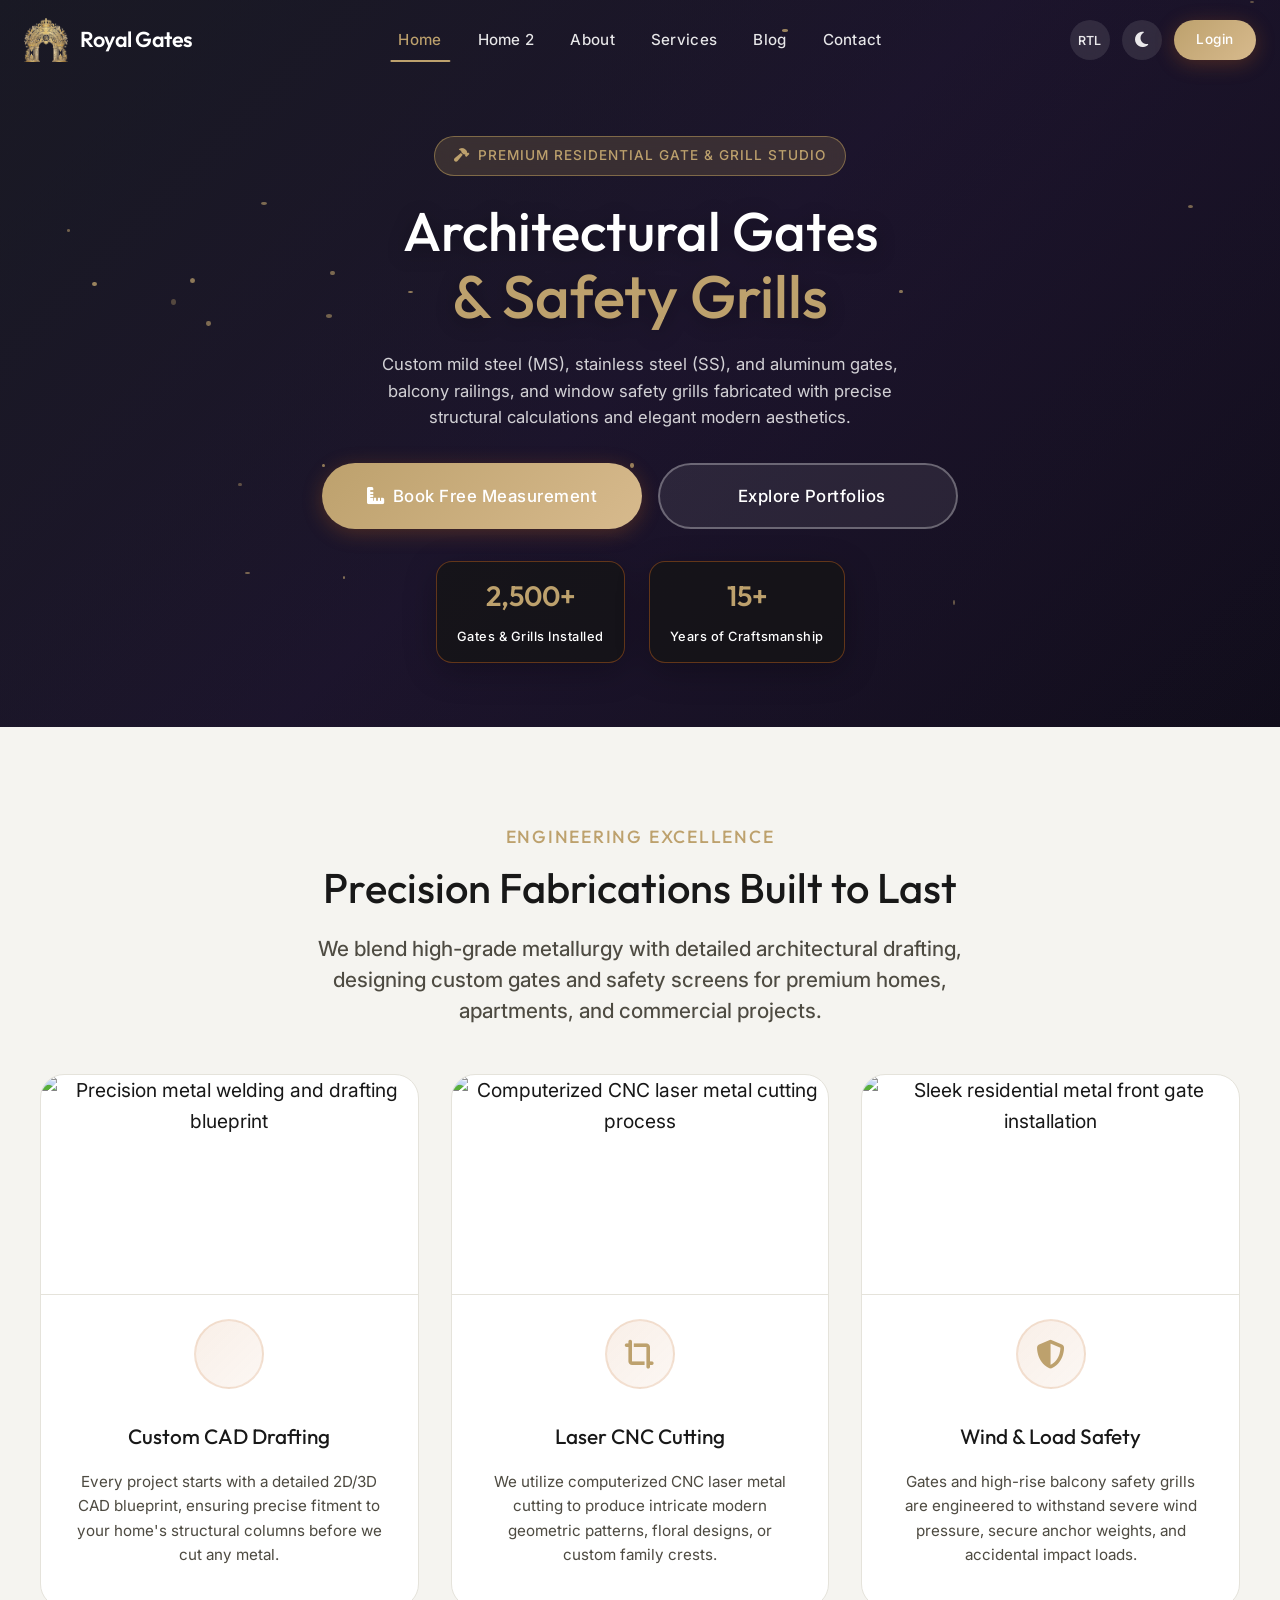
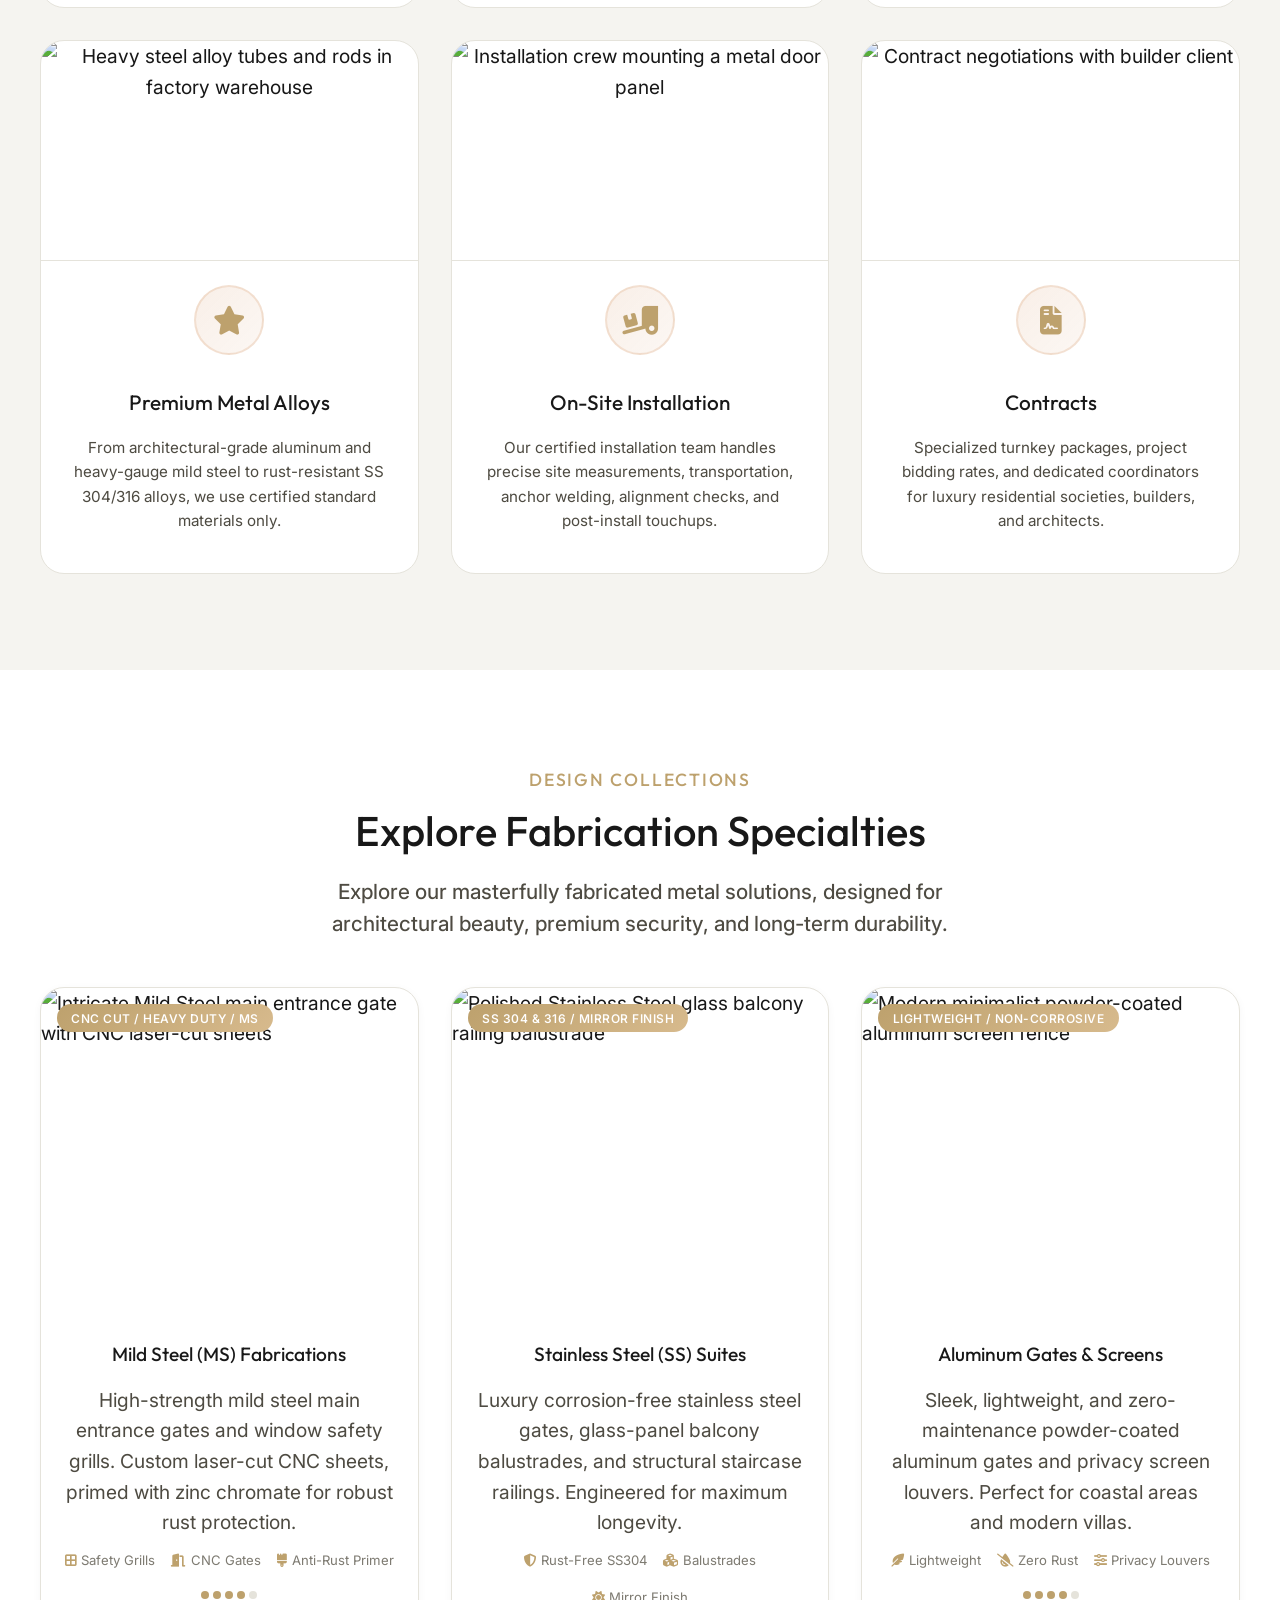
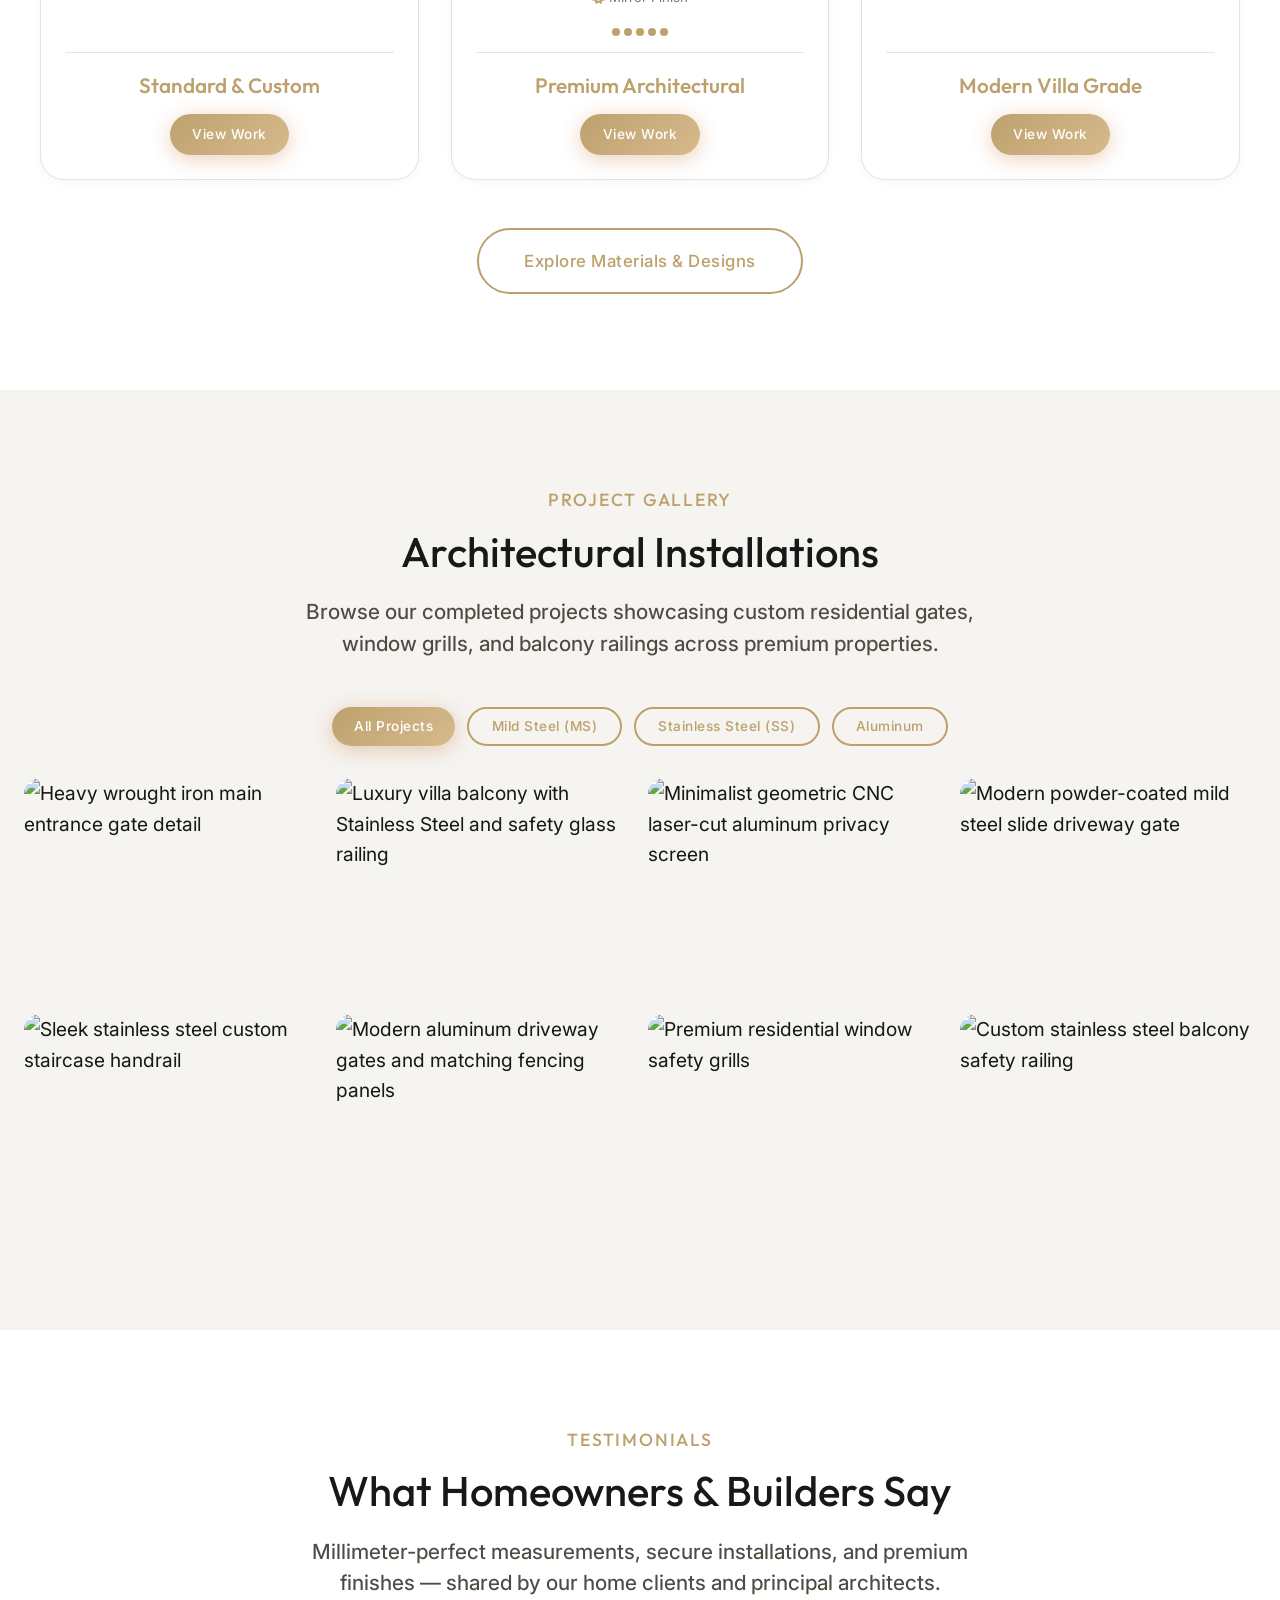
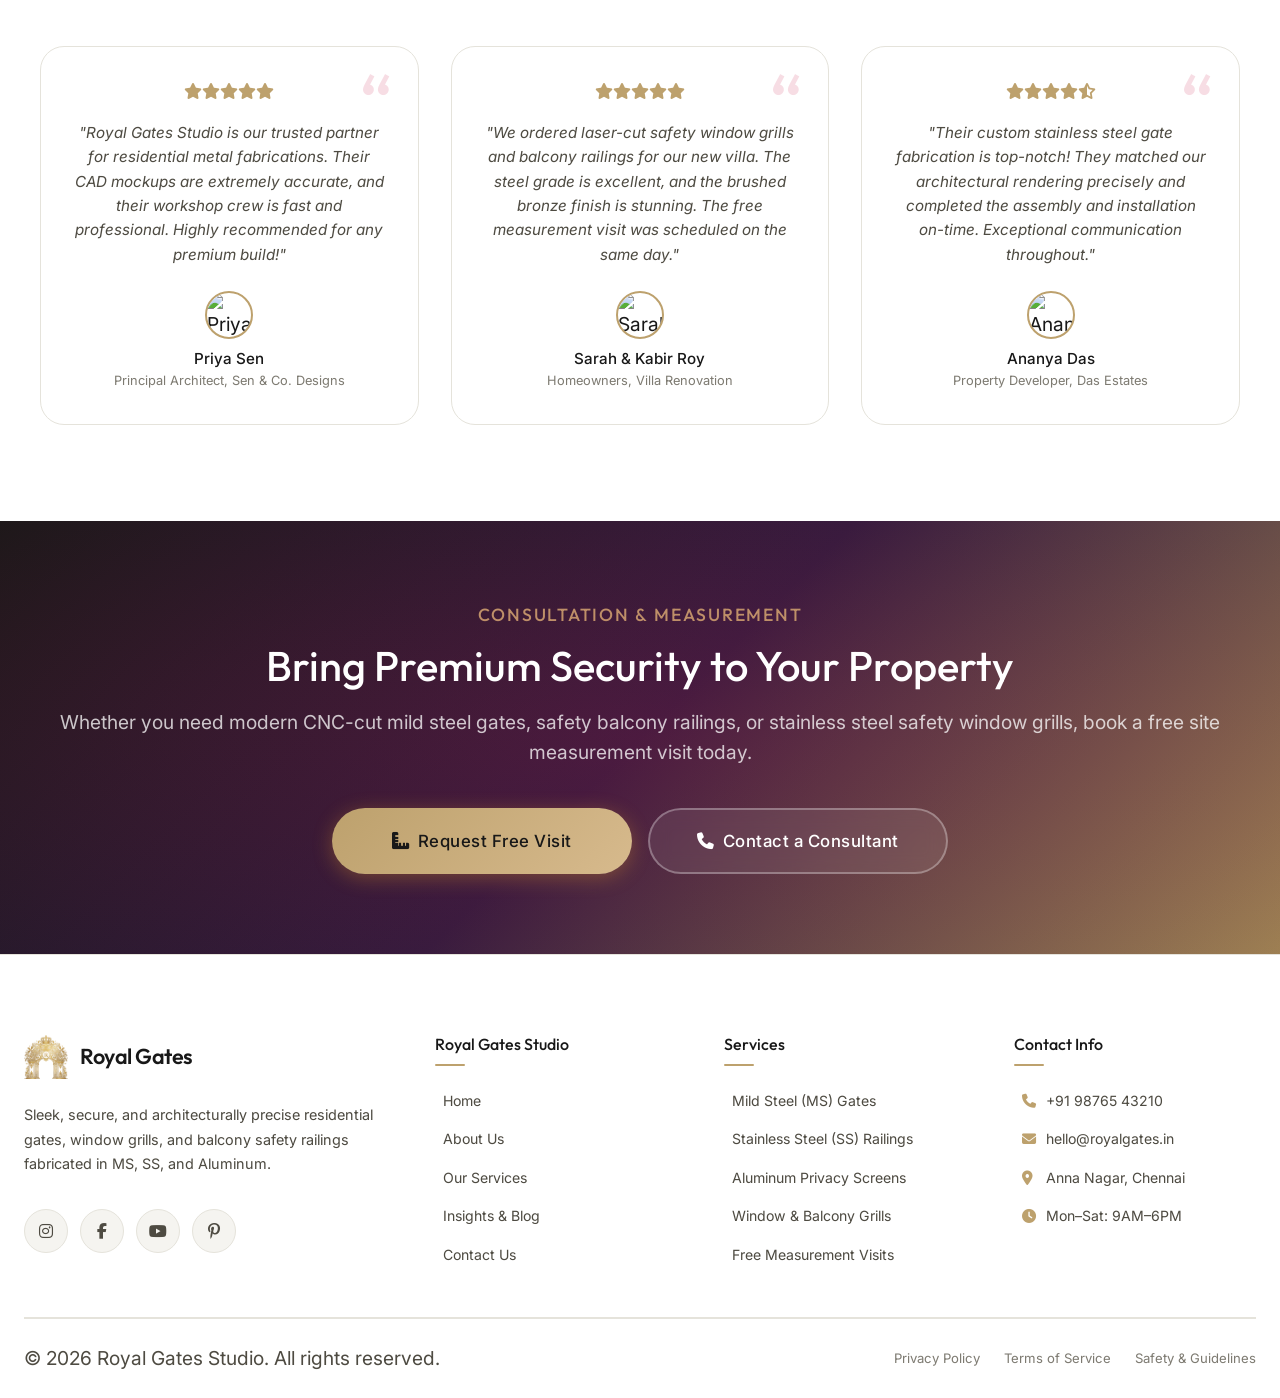
==== commit 60c7dbd6: "U" ====
--- a/index.html
+++ b/index.html
@@ -3,10 +3,10 @@
 <head>
   <meta charset="UTF-8" />
   <meta name="viewport" content="width=device-width, initial-scale=1.0" />
-  <meta name="description" content="Scala Gate &amp; Grill Studio — Premium residential gate and safety grill fabrication services. Customized MS, SS, and Aluminum designs with precision CAD previews." />
-  <meta name="keywords" content="gate fabrication, window safety grills, mild steel gates, stainless steel railings, aluminum gates, balcony grills, custom metal welding, Scala Studio" />
-  <title>Scala Gate &amp; Grill Studio — Premium Residential Fabrication Service</title>
-  <link rel="icon" href="data:image/svg+xml,<svg xmlns=%22http://www.w3.org/2000/svg%22 viewBox=%220 0 100 100%22><rect width=%22100%22 height=%22100%22 rx=%2220%22 fill=%22%23181818%22/><path d=%22M25 80V35c0-5 5-10 10-10h30c5 0 10 5 10 10v45M40 25v55M60 25v55M25 50h50M25 65h50%22 stroke=%22%23ae9e7c%22 stroke-width=%226%22 stroke-linecap=%22round%22 fill=%22none%22/></svg>">
+  <meta name="description" content="Royal Gates Studio — Premium residential gate and safety grill fabrication services. Customized MS, SS, and Aluminum designs with precision CAD previews." />
+  <meta name="keywords" content="gate fabrication, window safety grills, mild steel gates, stainless steel railings, aluminum gates, balcony grills, custom metal welding, Royal Gates Studio" />
+  <title>Royal Gates Studio — Premium Residential Fabrication Service</title>
+  <link rel="icon" type="image/png" href="assets/images/favicon.png">
   <link rel="stylesheet" href="assets/css/style.css" />
   <link rel="stylesheet" href="assets/css/dark-mode.css" />
   <link id="rtl-stylesheet" rel="stylesheet" href="assets/css/rtl.css" disabled />
@@ -19,19 +19,8 @@
   <nav class="nav-container">
     <!-- Brand -->
     <a href="index.html" class="brand">
-      <div class="brand-logo">
-        <svg viewBox="0 0 24 24" fill="none" stroke="currentColor" stroke-width="2" stroke-linecap="round" stroke-linejoin="round" style="width:22px; height:22px; color:#fff; display:block;">
-          <path d="M3 21h18" stroke="currentColor" stroke-width="2"/>
-          <path d="M5 21V5c0-1.1.9-2 2-2h10c1.1 0 2 .9 2 2v16" stroke="currentColor" stroke-width="2"/>
-          <line x1="9" y1="3" x2="9" y2="21" stroke="currentColor" stroke-width="1.5"/>
-          <line x1="15" y1="3" x2="15" y2="21" stroke="currentColor" stroke-width="1.5"/>
-          <line x1="5" y1="9" x2="19" y2="9" stroke="currentColor" stroke-width="1.5"/>
-          <line x1="5" y1="15" x2="19" y2="15" stroke="currentColor" stroke-width="1.5"/>
-          <path d="M7 6c1-1 3-1 4 0M13 6c1-1 3-1 4 0" stroke="var(--accent)" stroke-width="1.2" fill="none"/>
-          <path d="M7 12c1-1 3-1 4 0M13 12c1-1 3-1 4 0" stroke="var(--accent)" stroke-width="1.2" fill="none"/>
-        </svg>
-      </div>
-      <span class="brand-name">Scala <span>Gate &amp; Grill</span></span>
+      <div class="brand-logo"><img src="assets/images/logo.png" alt="Royal Gates Logo"></div>
+      <span class="brand-name">Royal Gates</span>
     </a>
 
     <!-- Desktop Nav -->
@@ -81,7 +70,7 @@
 <!-- ══ SECTION 1: HERO ══ -->
 <section class="hero" aria-label="Hero">
   <div class="hero-bg">
-    <img src="https://images.unsplash.com/photo-1504917595217-d4dc5ebe6122?w=1600&q=80" alt="Precision metal fabrication and custom welding workshop" loading="eager" />
+    <img src="https://steelironfabrication.in/wp-content/uploads/2025/01/A-high-quality-image-showing-a-steel-iron-fabricator-workshop-in-Vasant-Kunj-Delhi.-The-scene-should-include-workers-crafting-custom-iron-gates-rail.jpg" alt="Precision metal fabrication and custom welding workshop" loading="eager" />
   </div>
   <div class="hero-overlay"></div>
   <div class="hero-particles"></div>
@@ -132,7 +121,7 @@
     <div class="features-grid">
       <div class="feature-card animate-on-scroll delay-1">
         <div class="feature-card-img-wrapper">
-          <img src="https://images.unsplash.com/photo-1504917595217-d4dc5ebe6122?w=600&q=80" alt="Precision metal welding and drafting blueprint" class="feature-card-img" />
+          <img src="https://encrypted-tbn0.gstatic.com/images?q=tbn:ANd9GcQqIQUPpx7mhJnc-pzGWM988B3t3fIJF99MHlRyhHKxLWCBUjbOPxgj5g&s=10" alt="Precision metal welding and drafting blueprint" class="feature-card-img" />
         </div>
         <div class="feature-card-content">
           <div class="feature-icon"><i class="fas fa-drafting-table"></i></div>
@@ -142,7 +131,7 @@
       </div>
       <div class="feature-card animate-on-scroll delay-2">
         <div class="feature-card-img-wrapper">
-          <img src="https://images.unsplash.com/photo-1534224039826-c7a0dea0e66a?w=600&q=80" alt="Computerized CNC laser metal cutting process" class="feature-card-img" />
+          <img src="https://5.imimg.com/data5/SELLER/Default/2026/8/633475190/EB/YC/AL/44889998/1000868360-500x500.png" alt="Computerized CNC laser metal cutting process" class="feature-card-img" />
         </div>
         <div class="feature-card-content">
           <div class="feature-icon"><i class="fas fa-crop-alt"></i></div>
@@ -152,7 +141,7 @@
       </div>
       <div class="feature-card animate-on-scroll delay-3">
         <div class="feature-card-img-wrapper">
-          <img src="https://images.unsplash.com/photo-1600585154340-be6161a56a0c?w=600&q=80" alt="Sleek residential metal front gate installation" class="feature-card-img" />
+          <img src="https://s.alicdn.com/@sc04/kf/H7202c46fb23d48f58aaf179d55860f8ao.jpg_720x720q50.jpg" alt="Sleek residential metal front gate installation" class="feature-card-img" />
         </div>
         <div class="feature-card-content">
           <div class="feature-icon"><i class="fas fa-shield-alt"></i></div>
@@ -162,7 +151,7 @@
       </div>
       <div class="feature-card animate-on-scroll delay-4">
         <div class="feature-card-img-wrapper">
-          <img src="https://images.unsplash.com/photo-1574634534894-89d7576c8259?w=600&q=80" alt="Heavy steel alloy tubes and rods in factory warehouse" class="feature-card-img" />
+          <img src="https://encrypted-tbn0.gstatic.com/images?q=tbn:ANd9GcTlIxPSlVj9ChvNcfo_VwVHTsYfVXfFj83-VJimKh8-3aXyJlWqler7DSA&s=10" alt="Heavy steel alloy tubes and rods in factory warehouse" class="feature-card-img" />
         </div>
         <div class="feature-card-content">
           <div class="feature-icon"><i class="fas fa-star"></i></div>
@@ -172,7 +161,7 @@
       </div>
       <div class="feature-card animate-on-scroll delay-5">
         <div class="feature-card-img-wrapper">
-          <img src="https://images.unsplash.com/photo-1541888946425-d81bb19240f5?w=600&q=80" alt="Installation crew mounting a metal door panel" class="feature-card-img" />
+          <img src="https://greatwesternbuildings.com/wp-content/uploads/2025/12/Measuring-Anchor-Points-for-a-personnel-door-to-install-in-metal-building.jpg" alt="Installation crew mounting a metal door panel" class="feature-card-img" />
         </div>
         <div class="feature-card-content">
           <div class="feature-icon"><i class="fas fa-truck-loading"></i></div>
@@ -182,11 +171,11 @@
       </div>
       <div class="feature-card animate-on-scroll delay-1">
         <div class="feature-card-img-wrapper">
-          <img src="https://images.unsplash.com/photo-1533090161767-e6ffed986c88?w=600&q=80" alt="Contract negotiations with builder client" class="feature-card-img" />
+          <img src="https://encrypted-tbn0.gstatic.com/images?q=tbn:ANd9GcTklxp9rgfJ98rmYDWeQIq0QOWEiSL4PI91xdQDvWxW6xkt1kSI_abNoxN6&s=10" alt="Contract negotiations with builder client" class="feature-card-img" />
         </div>
         <div class="feature-card-content">
           <div class="feature-icon"><i class="fas fa-file-contract"></i></div>
-          <h3>Developer Contracts</h3>
+          <h3> Contracts</h3>
           <p>Specialized turnkey packages, project bidding rates, and dedicated coordinators for luxury residential societies, builders, and architects.</p>
         </div>
       </div>
@@ -206,7 +195,7 @@
       <!-- Mild Steel -->
       <div class="class-card animate-on-scroll delay-1">
         <div class="class-card-img">
-          <img src="https://images.unsplash.com/photo-1513694203232-719a280e022f?w=600&q=80" alt="Intricate Mild Steel main entrance gate with CNC laser-cut sheets" loading="lazy" />
+          <img src="https://blogger.googleusercontent.com/img/b/R29vZ2xl/AVvXsEjen6MpLPgkw3ZNkBtY4BKNeaKBRitXyQQpfQowCjn6XD66deW-yJKwzYJa1lNijdAANu5-Kdyv9TKR73D1gqhyycNx-XWygCyIWYWrleNJndd3VWiornPPE7hENyLnz-umZxcSsnkm99mo_WSfANxCGdXA1m1pWBAuQSHCDwWsS4ozzoRYKLaiOSue5dU/s16000/smart-led-cnc-gate-design-kerala.jpg" alt="Intricate Mild Steel main entrance gate with CNC laser-cut sheets" loading="lazy" />
           <span class="class-badge">CNC Cut / Heavy Duty / MS</span>
         </div>
         <div class="class-card-body">
@@ -233,7 +222,7 @@
       <!-- Stainless Steel -->
       <div class="class-card animate-on-scroll delay-2">
         <div class="class-card-img">
-          <img src="https://images.unsplash.com/photo-1558981403-c5f9899a28bc?w=600&q=80" alt="Polished Stainless Steel glass balcony railing balustrade" loading="lazy" />
+          <img src="https://image.made-in-china.com/2f0j00WaYRGzOUjbup/Balcony-Stainless-Steel-Glass-Railing-Design-Glass-Balcony-Railing-with-High-Quality.jpg" alt="Polished Stainless Steel glass balcony railing balustrade" loading="lazy" />
           <span class="class-badge">SS 304 &amp; 316 / Mirror Finish</span>
         </div>
         <div class="class-card-body">
@@ -260,7 +249,7 @@
       <!-- Aluminum -->
       <div class="class-card animate-on-scroll delay-3">
         <div class="class-card-img">
-          <img src="https://images.unsplash.com/photo-1584622650111-993a426fbf0a?w=600&q=80" alt="Modern minimalist powder-coated aluminum screen fence" loading="lazy" />
+          <img src="https://sc04.alicdn.com/kf/H62761f581cb347b880aaee43d2d0d59ae.png" alt="Modern minimalist powder-coated aluminum screen fence" loading="lazy" />
           <span class="class-badge">Lightweight / Non-Corrosive</span>
         </div>
         <div class="class-card-body">
@@ -317,27 +306,27 @@
         <div class="gallery-item-overlay"><i class="fas fa-expand"></i></div>
       </div>
       <div class="gallery-item" data-category="aluminum">
-        <img src="https://images.unsplash.com/photo-1618221195710-dd6b41faaea6?w=600&q=80" alt="Minimalist geometric CNC laser-cut aluminum privacy screen" loading="lazy" />
+        <img src="https://ayshgroups.b-cdn.net/wp-content/uploads/2025/05/Laser-Cut-Metal-Screens-Works-1024x964.webp" alt="Minimalist geometric CNC laser-cut aluminum privacy screen" loading="lazy" />
         <div class="gallery-item-overlay"><i class="fas fa-expand"></i></div>
       </div>
       <div class="gallery-item" data-category="ms">
-        <img src="https://images.unsplash.com/photo-1600607687939-ce8a6c25118c?w=600&q=80" alt="Modern powder-coated mild steel slide driveway gate" loading="lazy" />
+        <img src="https://5.imimg.com/data5/SELLER/Default/2026/7/623205427/JF/MC/VG/52026/mild-steel-gates.jpeg" alt="Modern powder-coated mild steel slide driveway gate" loading="lazy" />
         <div class="gallery-item-overlay"><i class="fas fa-expand"></i></div>
       </div>
       <div class="gallery-item" data-category="ss">
-        <img src="https://images.unsplash.com/photo-1563784462386-044fd95e9852?w=600&q=80" alt="Sleek stainless steel custom staircase handrail" loading="lazy" />
+        <img src="https://encrypted-tbn0.gstatic.com/images?q=tbn:ANd9GcQOdlKHuFm3A77_t7PDzn03I8owCWz0VZ5KnAatNe2JUoafkc5JOl_vzCQ&s=10" alt="Sleek stainless steel custom staircase handrail" loading="lazy" />
         <div class="gallery-item-overlay"><i class="fas fa-expand"></i></div>
       </div>
       <div class="gallery-item" data-category="aluminum">
-        <img src="https://images.unsplash.com/photo-1558036117-15d82a90b9b1?w=600&q=80" alt="Modern aluminum driveway gates and matching fencing panels" loading="lazy" />
+        <img src="https://foyr.com/learn/wp-content/uploads/2024/04/Signature-Braided-Gate-with-a-house-in-the-background-1024x696.webp" alt="Modern aluminum driveway gates and matching fencing panels" loading="lazy" />
         <div class="gallery-item-overlay"><i class="fas fa-expand"></i></div>
       </div>
       <div class="gallery-item" data-category="ms">
-        <img src="https://images.unsplash.com/photo-1600585154526-990dced4db0d?w=600&q=80" alt="Premium residential window safety grills" loading="lazy" />
+        <img src="https://5.imimg.com/data5/SELLER/Default/2024/12/470377725/VK/ZJ/ON/6522482/upvc-window-with-safety-grill-500x500.jpg" alt="Premium residential window safety grills" loading="lazy" />
         <div class="gallery-item-overlay"><i class="fas fa-expand"></i></div>
       </div>
       <div class="gallery-item" data-category="ss">
-        <img src="https://images.unsplash.com/photo-1504307651254-35680f356dfd?w=600&q=80" alt="Custom stainless steel balcony safety railing" loading="lazy" />
+        <img src="https://encrypted-tbn0.gstatic.com/images?q=tbn:ANd9GcS2h385OvEK1cUfW7bG7s2yPb2EjqQCsNaoGVgevHQKV96_8KSzARzk1Io&s=10" alt="Custom stainless steel balcony safety railing" loading="lazy" />
         <div class="gallery-item-overlay"><i class="fas fa-expand"></i></div>
       </div>
     </div>
@@ -356,7 +345,7 @@
       <!-- Testimonial 1 -->
       <div class="testimonial-card animate-on-scroll delay-1">
         <div class="testimonial-stars"><i class="fas fa-star"></i><i class="fas fa-star"></i><i class="fas fa-star"></i><i class="fas fa-star"></i><i class="fas fa-star"></i></div>
-        <p class="testimonial-text">"Scala Gate &amp; Grill Studio is our trusted partner for residential metal fabrications. Their CAD mockups are extremely accurate, and their workshop crew is fast and professional. Highly recommended for any premium build!"</p>
+        <p class="testimonial-text">"Royal Gates Studio is our trusted partner for residential metal fabrications. Their CAD mockups are extremely accurate, and their workshop crew is fast and professional. Highly recommended for any premium build!"</p>
         <div class="testimonial-author">
           <div class="testimonial-avatar"><img src="https://encrypted-tbn0.gstatic.com/images?q=tbn:ANd9GcRazKp9-alpCutWlL8a2ycCrYxdiLgFavVcfL10ey3MIsYiNl_4raBssTEC&s=10" alt="Priya Sen" loading="lazy" /></div>
           <div>
@@ -411,19 +400,8 @@
   <div class="footer-grid">
     <div class="footer-brand">
       <a href="index.html" class="brand" style="text-decoration: none; margin-bottom: 1.5rem; display: inline-flex; align-items: center;">
-        <div class="brand-logo">
-          <svg viewBox="0 0 24 24" fill="none" stroke="currentColor" stroke-width="2" stroke-linecap="round" stroke-linejoin="round" style="width:22px; height:22px; color:#fff; display:block;">
-            <path d="M3 21h18" stroke="currentColor" stroke-width="2"/>
-            <path d="M5 21V5c0-1.1.9-2 2-2h10c1.1 0 2 .9 2 2v16" stroke="currentColor" stroke-width="2"/>
-            <line x1="9" y1="3" x2="9" y2="21" stroke="currentColor" stroke-width="1.5"/>
-            <line x1="15" y1="3" x2="15" y2="21" stroke="currentColor" stroke-width="1.5"/>
-            <line x1="5" y1="9" x2="19" y2="9" stroke="currentColor" stroke-width="1.5"/>
-            <line x1="5" y1="15" x2="19" y2="15" stroke="currentColor" stroke-width="1.5"/>
-            <path d="M7 6c1-1 3-1 4 0M13 6c1-1 3-1 4 0" stroke="var(--accent)" stroke-width="1.2" fill="none"/>
-            <path d="M7 12c1-1 3-1 4 0M13 12c1-1 3-1 4 0" stroke="var(--accent)" stroke-width="1.2" fill="none"/>
-          </svg>
-        </div>
-        <span class="brand-name">Scala <span>Gate &amp; Grill</span></span>
+        <div class="brand-logo"><img src="assets/images/logo.png" alt="Royal Gates Logo"></div>
+      <span class="brand-name">Royal Gates</span>
       </a>
       <p class="footer-desc">Sleek, secure, and architecturally precise residential gates, window grills, and balcony safety railings fabricated in MS, SS, and Aluminum.</p>
       <div class="social-links">
@@ -435,7 +413,7 @@
     </div>
 
     <div>
-      <h4 class="footer-heading">Scala Studio</h4>
+      <h4 class="footer-heading">Royal Gates Studio</h4>
       <ul class="footer-links">
         <li><a href="index.html" class="footer-link">Home</a></li>
         <li><a href="pages/about.html" class="footer-link">About Us</a></li>
@@ -460,7 +438,7 @@
       <h4 class="footer-heading">Contact Info</h4>
       <ul class="footer-links">
         <li><a href="tel:+919876543210" class="footer-link"><i class="fas fa-phone" style="width:16px;color:var(--accent)"></i> +91 98765 43210</a></li>
-        <li><a href="mailto:hello@scalastudio.in" class="footer-link"><i class="fas fa-envelope" style="width:16px;color:var(--accent)"></i> hello@scalastudio.in</a></li>
+        <li><a href="mailto:hello@royalgates.in" class="footer-link"><i class="fas fa-envelope" style="width:16px;color:var(--accent)"></i> hello@royalgates.in</a></li>
         <li><a href="#" class="footer-link"><i class="fas fa-map-marker-alt" style="width:16px;color:var(--accent)"></i> Anna Nagar, Chennai</a></li>
         <li><a href="#" class="footer-link"><i class="fas fa-clock" style="width:16px;color:var(--accent)"></i> Mon–Sat: 9AM–6PM</a></li>
       </ul>
@@ -468,7 +446,7 @@
   </div>
 
   <div class="footer-bottom">
-    <p>&copy; 2026 Scala Gate &amp; Grill Studio. All rights reserved.</p>
+    <p>&copy; 2026 Royal Gates Studio. All rights reserved.</p>
     <div class="footer-bottom-links">
       <a href="#">Privacy Policy</a>
       <a href="#">Terms of Service</a>
--- a/assets/css/style.css
+++ b/assets/css/style.css
@@ -6,13 +6,13 @@
 
 /* ── CSS Variables ── */
 :root {
-  --primary: #8e7d5a;         /* Warm Brushed Bronze */
-  --primary-dark: #6c5e42;    /* Darker Bronze Hover States */
-  --primary-light: #ae9e7c;   /* Warm Neutral Light Bronze */
+  --primary: #bda16d;         /* Royal Gold (Matches Logo) */
+  --primary-dark: #9c8353;    /* Darker Royal Gold Hover States */
+  --primary-light: #d7ba8d;   /* Light Warm Gold Accent */
   --secondary: #181818;       /* Powder-Coated Steel Charcoal Black */
   --secondary-light: #2e2e2e; /* Muted Charcoal Black */
-  --accent: #ae9e7c;          /* Bronze Highlights */
-  --accent-2: #8e7d5a;        /* Secondary Warm Bronze */
+  --accent: #bda16d;          /* Royal Gold Highlights */
+  --accent-2: #d7ba8d;        /* Secondary Warm Gold Accent */
   --white: #ffffff;
   --off-white: #f7f6f2;       /* Light Warm Off-White */
   --text-primary: #181818;    /* Steel Charcoal */
@@ -212,14 +212,16 @@
 .brand-logo {
   width: 44px;
   height: 44px;
-  background: linear-gradient(135deg, var(--primary), var(--primary-light));
-  border-radius: 50%;
   display: flex;
   align-items: center;
   justify-content: center;
-  font-size: 1.4rem;
   transition: var(--transition-bounce);
-  box-shadow: 0 4px 16px rgba(194, 99, 27, 0.3);
+}
+.brand-logo img {
+  width: 100%;
+  height: 100%;
+  object-fit: contain;
+  display: block;
 }
 .brand:hover .brand-logo { transform: rotate(15deg) scale(1.1); }
 .brand-name {
@@ -2285,3 +2287,44 @@
     max-width: 280px;
   }
 }
+
+/* Custom responsive override for 368px screens to place hero background image after the text content */
+@media (max-width: 368px) {
+  .hero {
+    display: flex;
+    flex-direction: column;
+    min-height: auto;
+    background: var(--secondary);
+  }
+  .hero-bg {
+    position: relative;
+    inset: auto;
+    width: 100%;
+    height: auto;
+    min-height: 220px;
+    order: 2;
+    margin-top: 1.5rem;
+  }
+  .hero-bg img {
+    position: relative;
+    opacity: 1;
+    transform: none !important;
+    animation: none !important;
+    width: 100%;
+    height: auto;
+    max-height: 250px;
+    object-fit: cover;
+  }
+  .hero-container {
+    position: relative;
+    padding-top: calc(var(--nav-height) + 1.5rem);
+    padding-bottom: 0.5rem;
+    order: 1;
+  }
+  .hero-overlay {
+    display: none;
+  }
+  .hero-particles {
+    display: none;
+  }
+}
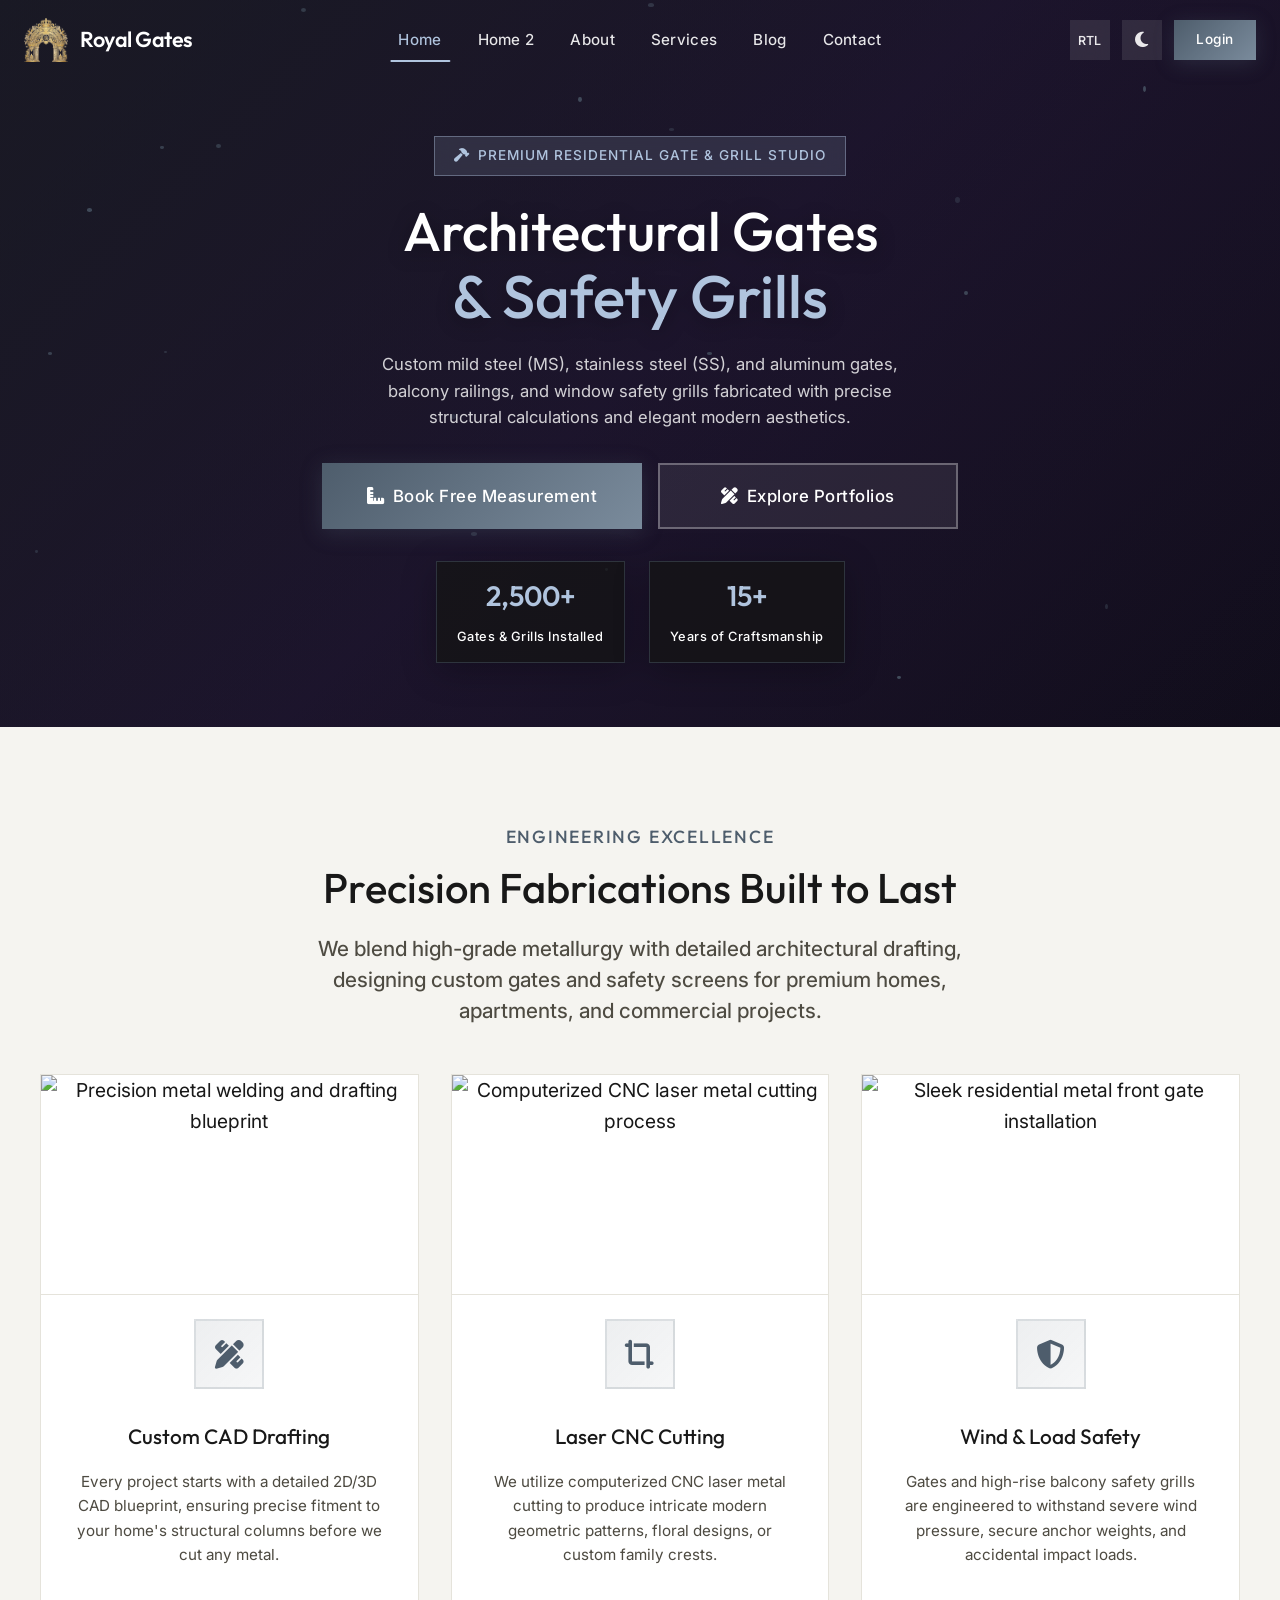
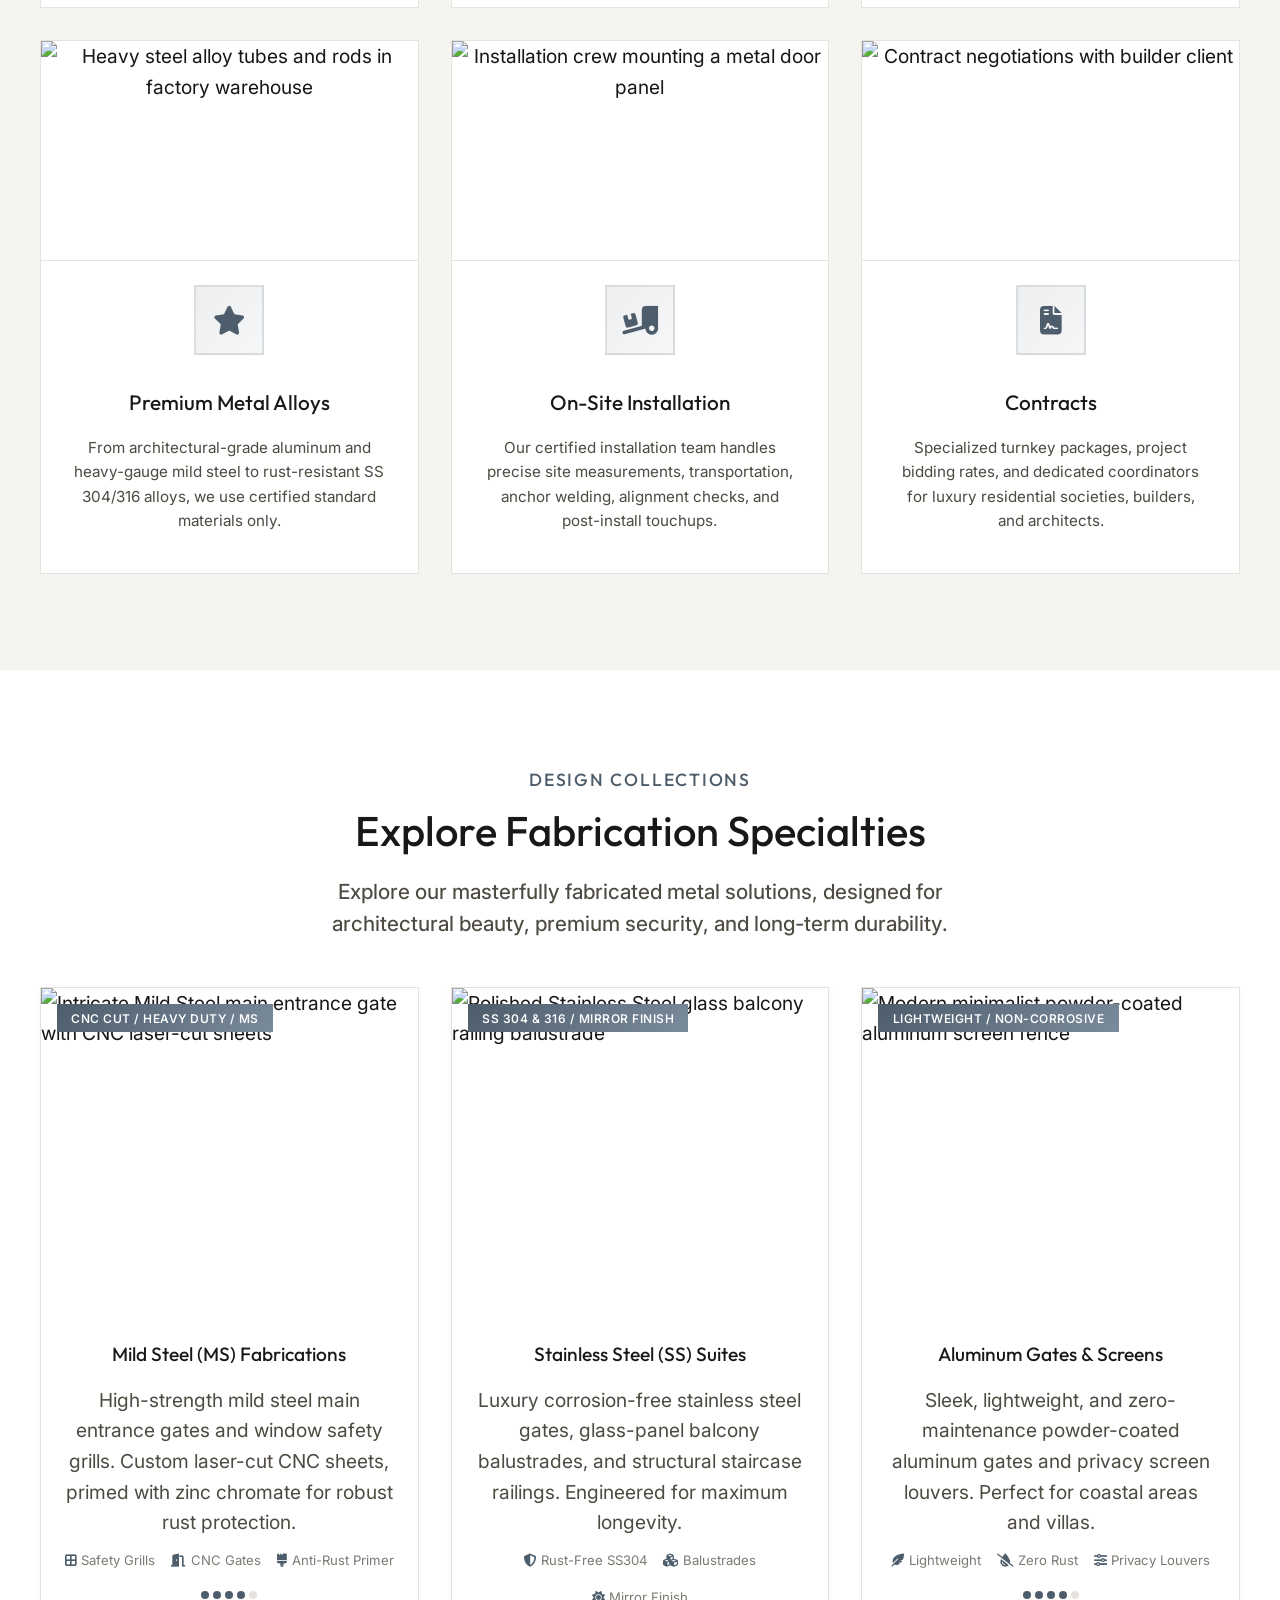
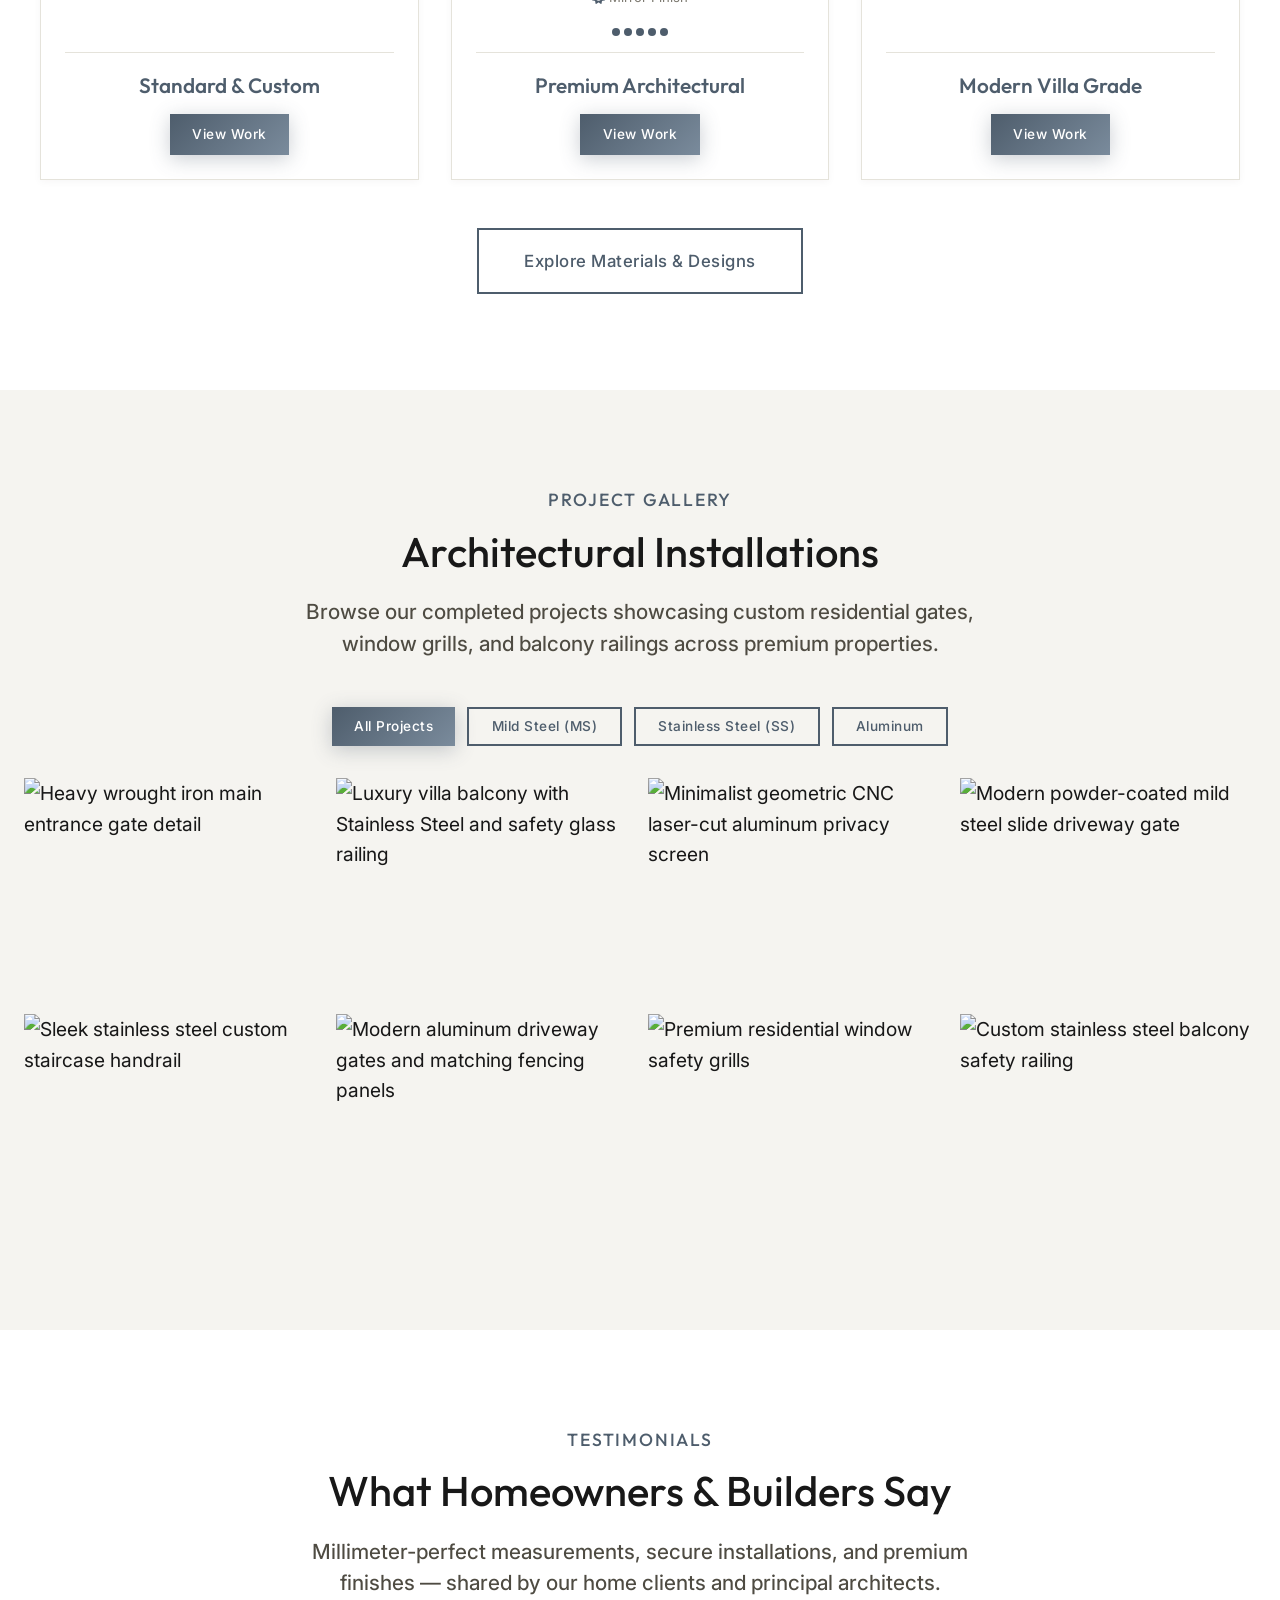
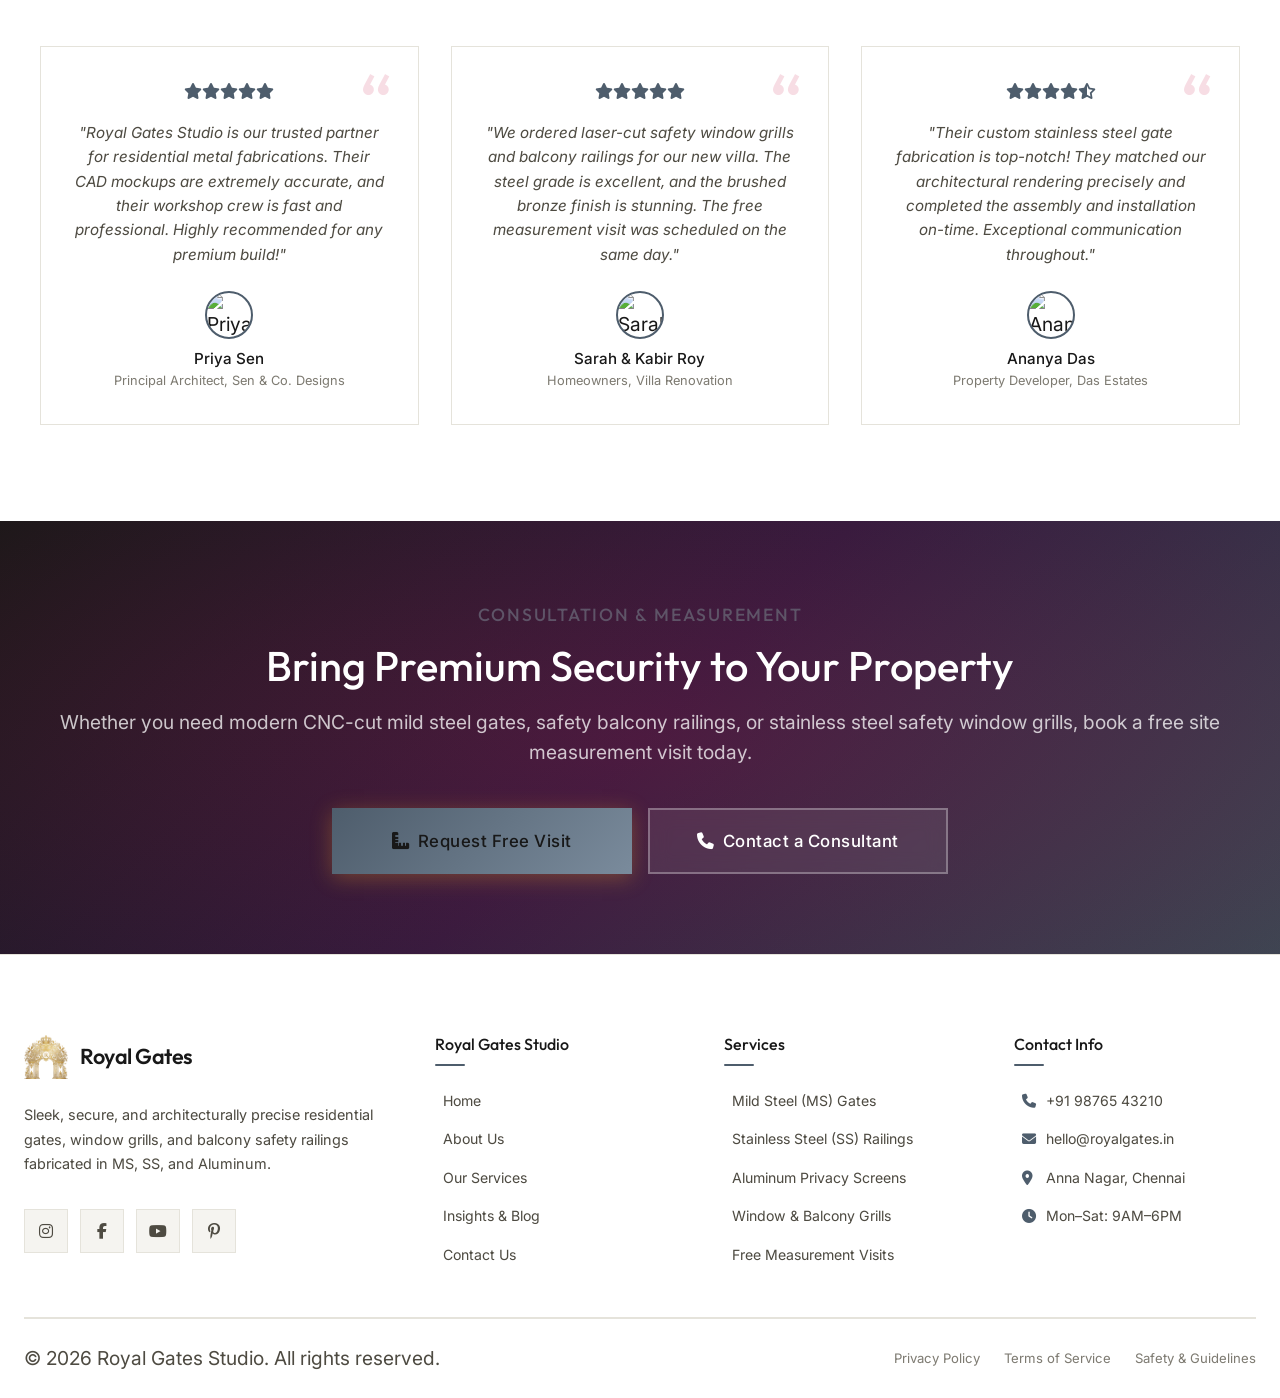
==== commit 7adeff5d: "U" ====
--- a/index.html
+++ b/index.html
@@ -93,7 +93,7 @@
           <i class="fas fa-ruler-combined"></i> Book Free Measurement
         </a>
         <a href="pages/services.html" class="btn btn-ghost btn-lg">
-          <i class="fas fa-drafting-table"></i> Explore Portfolios
+          <i class="fas fa-pen-ruler"></i> Explore Portfolios
         </a>
       </div>
       <div class="hero-stats">
@@ -124,7 +124,7 @@
           <img src="https://encrypted-tbn0.gstatic.com/images?q=tbn:ANd9GcQqIQUPpx7mhJnc-pzGWM988B3t3fIJF99MHlRyhHKxLWCBUjbOPxgj5g&s=10" alt="Precision metal welding and drafting blueprint" class="feature-card-img" />
         </div>
         <div class="feature-card-content">
-          <div class="feature-icon"><i class="fas fa-drafting-table"></i></div>
+          <div class="feature-icon"><i class="fas fa-pen-ruler"></i></div>
           <h3>Custom CAD Drafting</h3>
           <p>Every project starts with a detailed 2D/3D CAD blueprint, ensuring precise fitment to your home's structural columns before we cut any metal.</p>
         </div>
@@ -254,7 +254,7 @@
         </div>
         <div class="class-card-body">
           <h3>Aluminum Gates &amp; Screens</h3>
-          <p>Sleek, lightweight, and zero-maintenance powder-coated aluminum gates and privacy screen louvers. Perfect for coastal areas and modern villas.</p>
+          <p>Sleek, lightweight, and zero-maintenance powder-coated aluminum gates and privacy screen louvers. Perfect for coastal areas and villas.</p>
           <div class="class-meta">
             <span><i class="fas fa-feather-alt"></i> Lightweight</span>
             <span><i class="fas fa-tint-slash"></i> Zero Rust</span>
--- a/assets/css/style.css
+++ b/assets/css/style.css
@@ -6,13 +6,13 @@
 
 /* ── CSS Variables ── */
 :root {
-  --primary: #bda16d;         /* Royal Gold (Matches Logo) */
-  --primary-dark: #9c8353;    /* Darker Royal Gold Hover States */
-  --primary-light: #d7ba8d;   /* Light Warm Gold Accent */
+  --primary: #4e5d6c;         /* Steel Slate Grey-Blue (Steel Theme) */
+  --primary-dark: #3a4652;    /* Darker Steel Hover States */
+  --primary-light: #7a8b9c;   /* Brushed Light Steel Accent */
   --secondary: #181818;       /* Powder-Coated Steel Charcoal Black */
   --secondary-light: #2e2e2e; /* Muted Charcoal Black */
-  --accent: #bda16d;          /* Royal Gold Highlights */
-  --accent-2: #d7ba8d;        /* Secondary Warm Gold Accent */
+  --accent: #4e5d6c;          /* Steel Highlights */
+  --accent-2: #7a8b9c;        /* Secondary Steel Accent */
   --white: #ffffff;
   --off-white: #f7f6f2;       /* Light Warm Off-White */
   --text-primary: #181818;    /* Steel Charcoal */
@@ -27,11 +27,11 @@
   --shadow-md: 0 8px 32px rgba(43, 31, 20, 0.06);
   --shadow-lg: 0 20px 60px rgba(43, 31, 20, 0.08);
   --shadow-xl: 0 30px 80px rgba(43, 31, 20, 0.12);
-  --radius-sm: 8px;
-  --radius-md: 16px;
-  --radius-lg: 24px;
-  --radius-xl: 40px;
-  --radius-full: 999px;
+  --radius-sm: 0px;           /* Square/Rectangular shape */
+  --radius-md: 0px;           /* Square/Rectangular shape */
+  --radius-lg: 0px;           /* Square/Rectangular shape */
+  --radius-xl: 0px;           /* Square/Rectangular shape */
+  --radius-full: 0px;         /* Square/Rectangular shape */
   --font-display: 'Outfit', sans-serif;
   --font-body: 'Inter', sans-serif;
   --font-script: 'Outfit', sans-serif; /* Replaced cursive with Outfit for architectural styling */
@@ -41,6 +41,16 @@
   --z-nav: 1000;
   --z-modal: 2000;
   --z-toast: 3000;
+
+  /* Hamburger Menu variables for Theme Toggle support */
+  --mobile-menu-bg: #ffffff;
+  --mobile-menu-bg-368: #ffffff;
+  --mobile-menu-text: var(--text-primary);
+  --mobile-menu-close-color: var(--text-primary);
+  --mobile-menu-close-bg: var(--bg-secondary);
+  --mobile-menu-btn-bg: var(--bg-secondary);
+  --mobile-menu-btn-hover-bg: var(--border);
+  --mobile-menu-btn-border: var(--border);
 }
 
 /* ── Reset & Base ── */
@@ -126,11 +136,11 @@
 .btn-primary {
   background: linear-gradient(135deg, var(--primary), var(--primary-light));
   color: #fff;
-  box-shadow: 0 4px 20px rgba(194, 99, 27, 0.3);
+  box-shadow: 0 4px 20px rgba(78, 93, 108, 0.3);
 }
 .btn-primary:hover {
   transform: translateY(-3px) scale(1.02);
-  box-shadow: 0 8px 30px rgba(194, 99, 27, 0.45);
+  box-shadow: 0 8px 30px rgba(78, 93, 108, 0.45);
   color: #fff;
 }
 .btn-secondary {
@@ -267,12 +277,12 @@
   position: absolute;
   bottom: -2px; left: 50%; right: 50%;
   height: 2px;
-  background: var(--accent);
+  background: #b0c4de; /* High-contrast light steel blue for dark hero overlay */
   transition: var(--transition);
   border-radius: 2px;
 }
 .nav-link:hover::after, .nav-link.active::after { left: 10%; right: 10%; }
-.nav-link:hover, .nav-link.active { color: var(--accent); }
+.nav-link:hover, .nav-link.active { color: #b0c4de; }
 .header.scrolled .nav-link { color: var(--text-primary); }
 .header.scrolled .nav-link:hover, .header.scrolled .nav-link.active { color: var(--primary); }
 .header.scrolled .nav-link::after { background: var(--primary); }
@@ -285,7 +295,7 @@
 }
 .nav-icon-btn {
   width: 40px; height: 40px;
-  border-radius: 50%;
+  border-radius: var(--radius-sm);
   display: flex; align-items: center; justify-content: center;
   font-size: 1.1rem;
   color: rgba(255,255,255,0.9);
@@ -330,7 +340,7 @@
 .mobile-menu {
   position: fixed;
   top: 0; left: 0; right: 0; bottom: 0;
-  background: linear-gradient(135deg, var(--secondary) 0%, #2d1b3d 100%);
+  background: var(--mobile-menu-bg);
   z-index: calc(var(--z-nav) + 10);
   display: flex;
   flex-direction: column;
@@ -338,7 +348,7 @@
   align-items: center;
   gap: 1.25rem;
   transform: translateX(100%);
-  transition: transform 0.4s cubic-bezier(0.4, 0, 0.2, 1);
+  transition: transform 0.4s cubic-bezier(0.4, 0, 0.2, 1), background 0.4s ease;
   padding: 2rem;
   overflow-y: auto;
   -webkit-overflow-scrolling: touch;
@@ -366,7 +376,7 @@
 .mobile-menu .nav-link {
   font-size: 1.8rem;
   font-family: var(--font-display);
-  color: rgba(255,255,255,0.8);
+  color: var(--mobile-menu-text);
   padding: 0.5rem 2rem;
   text-align: center;
   opacity: 0;
@@ -414,13 +424,22 @@
   position: absolute;
   top: 1.5rem; right: 1.5rem;
   width: 44px; height: 44px;
-  background: rgba(255,255,255,0.1);
+  background: var(--mobile-menu-close-bg);
   border-radius: 50%;
   display: flex; align-items: center; justify-content: center;
-  color: #fff; font-size: 1.2rem;
+  color: var(--mobile-menu-close-color); font-size: 1.2rem;
   transition: var(--transition-bounce);
 }
 .mobile-close:hover { background: var(--primary); transform: rotate(90deg) scale(1.1); }
+
+.mobile-menu .btn-ghost {
+  color: var(--mobile-menu-text);
+  border-color: var(--mobile-menu-btn-border);
+  background: var(--mobile-menu-btn-bg);
+}
+.mobile-menu .btn-ghost:hover {
+  background: var(--mobile-menu-btn-hover-bg);
+}
 
 /* ── Hero Section ── */
 .hero {
@@ -490,9 +509,9 @@
   display: inline-flex;
   align-items: center;
   gap: 0.5rem;
-  background: rgba(233,196,106,0.15);
-  border: 1px solid rgba(233,196,106,0.4);
-  color: var(--accent);
+  background: rgba(176, 196, 222, 0.15);
+  border: 1px solid rgba(176, 196, 222, 0.4);
+  color: #b0c4de;
   padding: 0.5rem 1.2rem;
   border-radius: var(--radius-full);
   font-size: 0.85rem;
@@ -514,7 +533,7 @@
   line-height: 1.15;
 }
 .hero-title .accent-text {
-  color: var(--accent);
+  color: #b0c4de;
   font-family: var(--font-script);
   font-size: 1.1em;
   display: block;
@@ -547,7 +566,7 @@
   text-align: center;
   padding: 0.75rem 1.25rem;
   background: rgba(20, 20, 20, 0.75);
-  border: 1.5px solid rgba(194, 99, 27, 0.45);
+  border: 1.5px solid rgba(78, 93, 108, 0.45);
   border-radius: var(--radius-md);
   backdrop-filter: blur(12px);
   transition: var(--transition-bounce);
@@ -563,7 +582,7 @@
   font-family: var(--font-display);
   font-size: 1.75rem;
   font-weight: 580;
-  color: var(--accent);
+  color: #b0c4de;
   display: block;
 }
 .hero-stat-label { 
@@ -666,21 +685,21 @@
 .feature-card:hover::before { transform: scaleX(1); }
 .feature-icon {
   width: 70px; height: 70px;
-  background: linear-gradient(135deg, rgba(194, 99, 27, 0.1), rgba(194, 99, 27, 0.05));
-  border-radius: 50%;
+  background: linear-gradient(135deg, rgba(78, 93, 108, 0.1), rgba(78, 93, 108, 0.05));
+  border-radius: var(--radius-sm);
   display: flex; align-items: center; justify-content: center;
   font-size: 1.8rem;
   margin: 0 auto 1.5rem;
   color: var(--primary);
   transition: var(--transition-bounce);
-  border: 2px solid rgba(194, 99, 27, 0.15);
+  border: 2px solid rgba(78, 93, 108, 0.15);
 }
 .feature-card:hover .feature-icon {
   background: linear-gradient(135deg, var(--primary), var(--primary-light));
   color: #fff;
   transform: scale(1.15) rotate(5deg);
   border-color: transparent;
-  box-shadow: 0 8px 24px rgba(194, 99, 27, 0.35);
+  box-shadow: 0 8px 24px rgba(78, 93, 108, 0.35);
 }
 .feature-card h3 { margin-bottom: 0.75rem; font-size: 1.3rem; min-height: 2.8rem; display: flex; align-items: center; justify-content: center; }
 .feature-card p { font-size: 0.95rem; flex-grow: 1; }
@@ -1075,13 +1094,13 @@
 }
 .membership-icon {
   width: 60px; height: 60px;
-  background: linear-gradient(135deg, rgba(201,24,74,0.1), rgba(255,77,109,0.05));
-  border-radius: 50%;
+  background: linear-gradient(135deg, rgba(78, 93, 108, 0.1), rgba(78, 93, 108, 0.05));
+  border-radius: var(--radius-sm);
   display: flex; align-items: center; justify-content: center;
   font-size: 1.6rem;
   margin: 0 auto 1.5rem;
   color: var(--primary);
-  border: 2px solid rgba(201,24,74,0.2);
+  border: 2px solid rgba(78, 93, 108, 0.25);
   transition: var(--transition-bounce);
 }
 .membership-card:hover .membership-icon {
@@ -1294,7 +1313,7 @@
   width: 44px; height: 44px;
   background: var(--bg-secondary);
   border: 1px solid var(--border);
-  border-radius: 50%;
+  border-radius: var(--radius-sm);
   display: flex; align-items: center; justify-content: center;
   color: var(--text-secondary); font-size: 1rem;
   transition: var(--transition-bounce);
@@ -1375,7 +1394,7 @@
 .auth-controls .nav-icon-btn {
   width: 40px;
   height: 40px;
-  border-radius: 50%;
+  border-radius: var(--radius-sm);
   display: flex;
   align-items: center;
   justify-content: center;
@@ -1399,7 +1418,13 @@
 }
 .auth-logo .brand-name {
   color: var(--text-primary);
-  font-size: 1.25rem;
+  font-family: var(--font-display);
+  font-weight: 580;
+  font-size: 1.35rem;
+  letter-spacing: -0.5px;
+  display: inline-flex;
+  align-items: baseline;
+  line-height: 1;
 }
 .auth-title { font-size: 2rem; margin-bottom: 0.5rem; text-align: center; }
 .auth-subtitle { color: var(--text-secondary); margin-bottom: 2rem; font-size: 0.95rem; text-align: center; }
@@ -1559,7 +1584,7 @@
   content: '';
   position: absolute;
   inset: 0;
-  background: radial-gradient(ellipse at center, rgba(194, 99, 27, 0.15) 0%, transparent 60%);
+  background: radial-gradient(ellipse at center, rgba(78, 93, 108, 0.15) 0%, transparent 60%);
   animation: rotateBg 15s linear infinite;
   z-index: 1;
 }
@@ -2288,8 +2313,18 @@
   }
 }
 
+/* Custom background color override for 768px screens inside hamburger menu */
+@media (max-width: 768px) {
+  .mobile-menu {
+    background: var(--mobile-menu-bg);
+  }
+}
+
 /* Custom responsive override for 368px screens to place hero background image after the text content */
 @media (max-width: 368px) {
+  .mobile-menu {
+    background: var(--mobile-menu-bg-368);
+  }
   .hero {
     display: flex;
     flex-direction: column;
@@ -2328,3 +2363,4 @@
     display: none;
   }
 }
+
--- a/assets/css/dark-mode.css
+++ b/assets/css/dark-mode.css
@@ -11,20 +11,30 @@
   --text-secondary: #b5b0a3;    /* Muted Bronze-Dust */
   --text-light: #8c867a;        /* Soft Bronze-Gray */
   --border: #33312c;            /* Dark Bronze-Charcoal Border */
-  --primary: #ae9e7c;           /* Light Brushed Bronze */
-  --primary-light: #c5b89a;
-  --primary-dark: #8e7d5a;
-  --accent: #ae9e7c;            /* Bronze Highlight */
-  --accent-2: #8e7d5a;
+  --primary: #8fa3b5;           /* Brushed Light Steel (Steel Theme) */
+  --primary-light: #a6b9c7;
+  --primary-dark: #6d8094;
+  --accent: #8fa3b5;            /* Steel Highlight */
+  --accent-2: #6d8094;
   --shadow-sm: 0 4px 12px rgba(0, 0, 0, 0.5);
   --shadow-md: 0 8px 32px rgba(0, 0, 0, 0.6);
   --shadow-lg: 0 20px 60px rgba(0, 0, 0, 0.7);
   --shadow-xl: 0 30px 80px rgba(0, 0, 0, 0.85);
+
+  /* Hamburger Menu variables for Dark Mode */
+  --mobile-menu-bg: var(--bg-primary);
+  --mobile-menu-bg-368: var(--bg-primary);
+  --mobile-menu-text: var(--text-primary);
+  --mobile-menu-close-color: var(--text-primary);
+  --mobile-menu-close-bg: var(--bg-secondary);
+  --mobile-menu-btn-bg: var(--bg-secondary);
+  --mobile-menu-btn-hover-bg: var(--border);
+  --mobile-menu-btn-border: var(--border);
 }
 
 [data-theme="dark"] .header.scrolled {
   background: rgba(10, 6, 18, 0.95);
-  border-bottom: 1px solid rgba(223, 183, 108, 0.15);
+  border-bottom: 1px solid rgba(143, 163, 181, 0.15);
   backdrop-filter: blur(10px);
 }
 
@@ -100,7 +110,7 @@
 }
 
 [data-theme="dark"] .membership-section {
-  background: linear-gradient(135deg, #130E20 0%, rgba(223, 183, 108, 0.08) 100%);
+  background: linear-gradient(135deg, #130E20 0%, rgba(143, 163, 181, 0.08) 100%);
 }
 
 [data-theme="dark"] section:not(.hero):not(.cta-banner):not(.page-header):not(.apparatus-section) {
